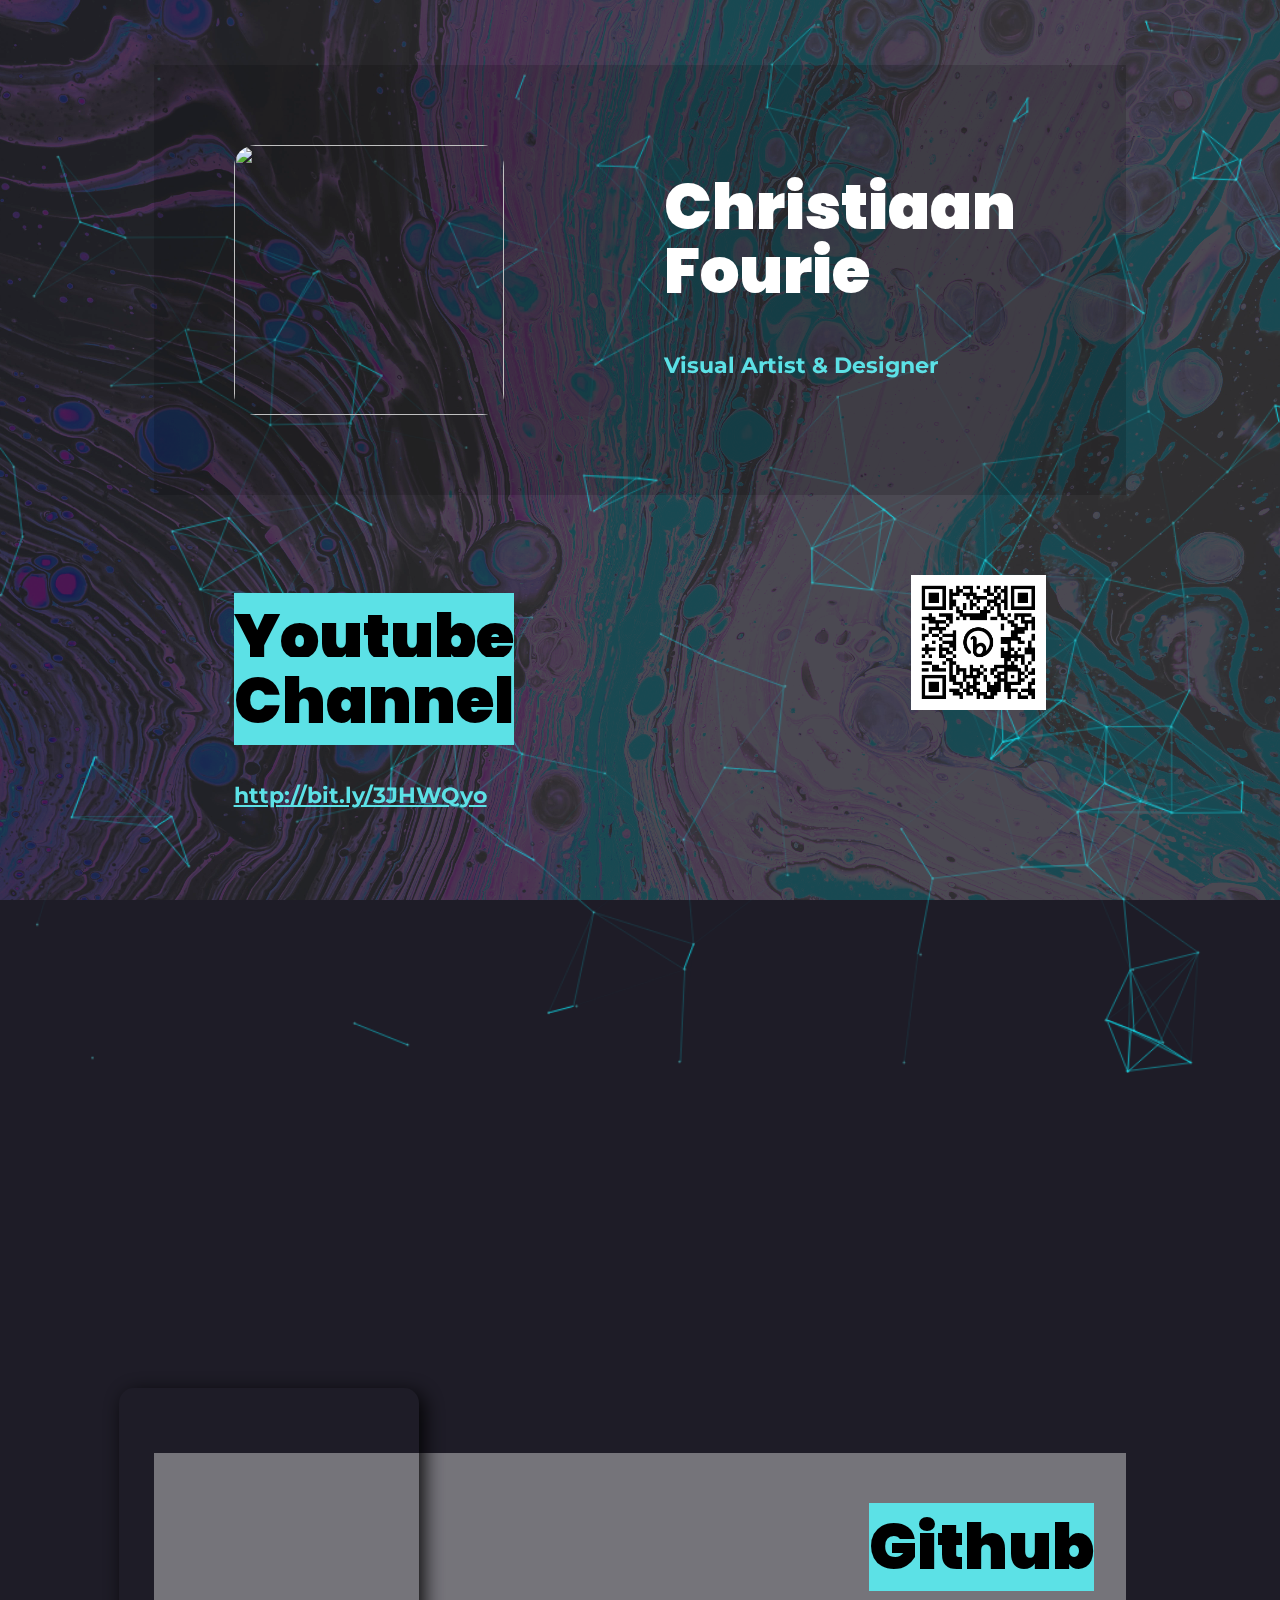
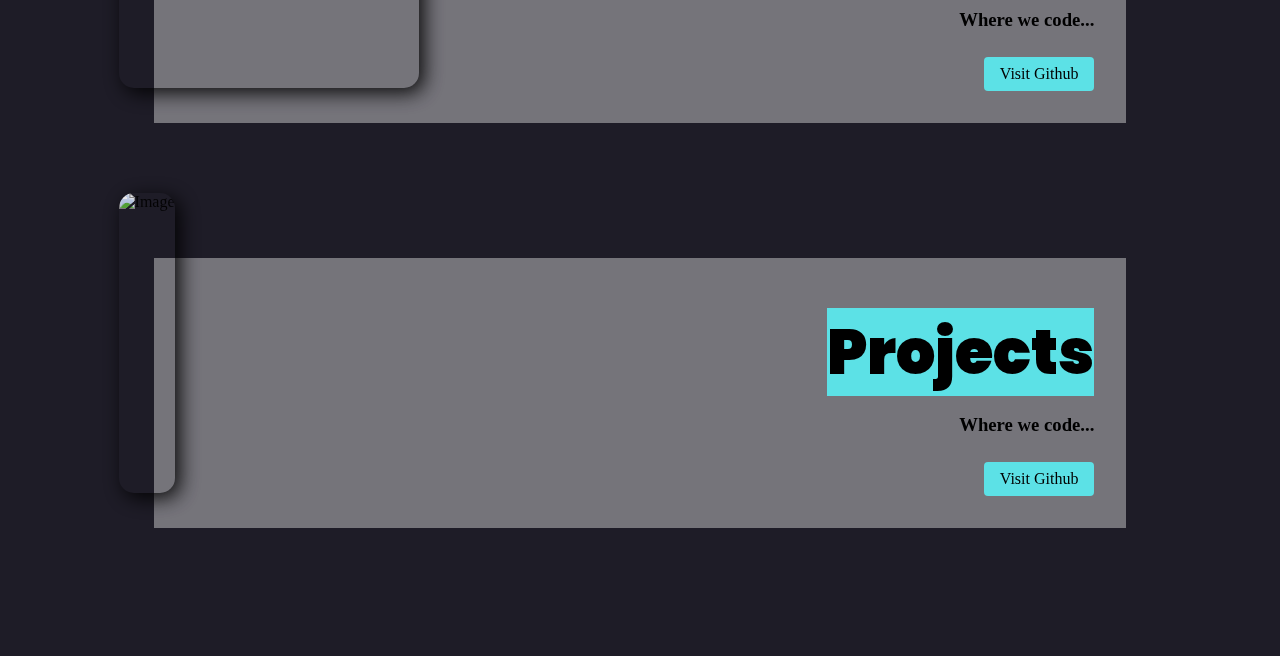
==== index.html @ bb355874 "Update index.html" ====
<!DOCTYPE html>
<html lang="en">
  <head>
    <meta charset="UTF-8" />
    <meta http-equiv="X-UA-Compatible" content="IE=edge" />
    <meta name="viewport" content="width=device-width, initial-scale=1.0" />
    <title>Visual Artist & Designer</title>
    <link rel="icon" type="image/x-icon" href="favicon.png" />
    <link rel="stylesheet" href="style.css" />
    <style>
      canvas {
        position: fixed;
        top: 0;
        left: 0;
        width: 120%;
        height: 120%;
        z-index: -998;
      }
      .backdrop {
        position: fixed;
        top: 0;
        left: 0;
        width: 100%;
        height: 100%;
        z-index: -999;
        opacity: 0.2; 
        filter: brightness(6);
        background-size: cover;
      }
      .container {
        position: relative;
        width: 100%;
        margin: 4em auto;
        margin-top: 135px;
      }

      .github-image {
        position: absolute;
        top: 0;
        left: 0;
        margin-left: -35px;
        margin-top: -65px;
        z-index: 11;
        height: 300px;
        border-radius: 15px;
        transition: all 0.5s;
        box-shadow: 5px 5px 20px 0px #000000;
        opacity: 0.9;
      }
      .github-image:hover {
        height: 315px;
      }

      .text-content {
        padding: 2em;
        background-color: #ffffff63;
        position: relative;
        z-index: 1;
      }
      .btn {
        display: inline-block;
        padding: 0.5em 1em;
        background-color: #5CE1E6;
        color: #000000;
        text-decoration: none;
        border-radius: 4px;
        margin-top: 1em;
        transition: all 1s;
      } 
      .btn:hover {
        font-size: x-large;
      }
      

    </style>
  </head>
  <body>
    <div class="backdrop" style="background-image: url(backdrop.jpg); "></div>
    <canvas id="particle-canvas"></canvas>
    <header>
      <div class="profile_pic">
        <img src="profile.jpeg" alt="" />
      </div>
      <div class="description">
        <h1>Christiaan Fourie</h1>
        <h4>Visual Artist & Designer</h4>
        <!-- <p>
          Hi! I'm Christiaan, I am a 23 year old guy that loves the world of
          Technology & User Experience.
        </p>
        <p>
          You'll always find me out and about looking for inspiration and trying
          to find the beauty in things.
        </p> -->
      </div>
    </header>
    
    <div class="description">
      <div style="display: inline-flex">
        <div>
          <h1><span style="background-color: #5CE1E6;">Youtube Channel</span></h1>      
          <h4><a target="_blank" style="color: #5CE1E6" href="http://bit.ly/3JHWQyo">http://bit.ly/3JHWQyo</a></h4>
        </div>
        <div><img style='margin-left: 225px' width="135px" src="youtubeQR.png" alt="" /></div>
      </div>
      
      
      <!-- <p>
        Hi! I'm Christiaan, I am a 23 year old guy that loves the world of
        Technology & User Experience.
      </p>
      <p>
        You'll always find me out and about looking for inspiration and trying
        to find the beauty in things.
      </p> -->
    </div>
    <div style="gap: 20px; display: flex; justify-content: center; align-items: center;">
      <iframe width="336" height="190" src="https://www.youtube.com/embed/hvaMl3qivGE?autoplay=1&mute=1&controls=0&loop=1&showinfo=0" title="YouTube video player" frameborder="0" allow="accelerometer; autoplay; clipboard-write; encrypted-media; gyroscope; picture-in-picture; web-share" allowfullscreen></iframe>
      <iframe width="336" height="190" src="https://www.youtube.com/embed/4ocCR0rzUQY?autoplay=1&mute=1&controls=0&loop=1&showinfo=0" title="YouTube video player" frameborder="0" allow="accelerometer; autoplay; clipboard-write; encrypted-media; gyroscope; picture-in-picture; web-share" allowfullscreen></iframe>
      <iframe width="336" height="190" src="https://www.youtube.com/embed/sHZvoQ9AtXk?autoplay=1&mute=1&controls=0&loop=1&showinfo=0" title="YouTube video player" frameborder="0" allow="accelerometer; autoplay; clipboard-write; encrypted-media; gyroscope; picture-in-picture; web-share" allowfullscreen></iframe>
    </div>
    <div style="margin-top: 20px; gap: 20px; display: flex; justify-content: center; align-items: center;">
      <iframe width="336" height="190" src="https://www.youtube.com/embed/zDTgDNNflgQ?autoplay=1&mute=1&controls=0&loop=1&showinfo=0" title="YouTube video player" frameborder="0" allow="accelerometer; autoplay; clipboard-write; encrypted-media; gyroscope; picture-in-picture; web-share" allowfullscreen></iframe>
      <iframe width="336" height="190" src="https://www.youtube.com/embed/Zac5HrpR6iw?autoplay=1&mute=1&controls=0&loop=1&showinfo=0" title="YouTube video player" frameborder="0" allow="accelerometer; autoplay; clipboard-write; encrypted-media; gyroscope; picture-in-picture; web-share" allowfullscreen></iframe>
      <iframe width="336" height="190" src="https://www.youtube.com/embed/zZnCTmzAzdQ?autoplay=1&mute=1&controls=0&loop=1&showinfo=0" title="YouTube video player" frameborder="0" allow="accelerometer; autoplay; clipboard-write; encrypted-media; gyroscope; picture-in-picture; web-share" allowfullscreen></iframe>
    </div>
    <div class="container">
      
      <div style="text-align: end;" class="text-content">
        <iframe class="github-image" src="https://github.com/" frameborder="0"></iframe>
        <h1><span style="background-color: #5CE1E6;">Github</span></h1>
        <h3>Where we code...</h3>
        <!-- <p>Lorem ipsum dolor sit amet, consectetur adipiscing elit. Sed commodo mi vel congue egestas. Nullam ullamcorper, nunc id pharetra scelerisque, justo risus commodo nulla, ac feugiat dui ipsum a diam.</p> -->
        <a target="_blank" href="https://github.com/iam-krist" class="btn">Visit Github</a>
      </div>
    </div>
    <div class="container">
      
      <div style="text-align: end;" class="text-content">
        
        <h1><span style="background-color: #5CE1E6;">Projects</span></h1>
        <h3>Where we code...</h3>
        <!-- <p>Lorem ipsum dolor sit amet, consectetur adipiscing elit. Sed commodo mi vel congue egestas. Nullam ullamcorper, nunc id pharetra scelerisque, justo risus commodo nulla, ac feugiat dui ipsum a diam.</p> -->
        <a target="_blank" href="https://github.com/iam-krist" class="btn">Visit Github</a>
        <img class="github-image" src="./githubProfileSnap.jpg" alt="Image">
      </div>
    </div>
    <!-- <div class="page">
      <div class="left_sidebar"> -->
        <!-- <h4>Contact Info</h4>
        <h6>christiaanfourie60@gmail.com</h6> -->
        

        <!-- <h4>Education & Certification</h4>
        <h5>Foundations of User Experience Design</h5>
        <h6>Google (Coursera) | March 2022</h6>
        <h5>Psychedelic Animation | Photoshop & AE</h5>
        <h6>Domestika | Jul 2021</h6>
        <h5>JavaScript Essentials</h5>
        <h6>Udemy | Sep 2020</h6>
        <h5>Web Development | HTML & CSS</h5>
        <h6>Udemy | Jan 2018</h6>
        <h5>WordPress Training</h5>
        <h6>Udemy | Jan 2018</h6>
        <h5>High School</h5>
        <h6>HTS Drostdy | 2013 - 2016</h6>
      </div> -->
      <!-- <div class="right_sidebar">
        <h4>Work Experience</h4>
        <ul>
          <li>
            <h5>Production Specialist | iClick Business Center</h5>
            <h6>APR 2019 - Current | 3+ Years</h6>
            <ul>
              <li>
                Serving Clients, answering calls, Prioritize Jobs and tracking
                Stock.
              </li>
              <li>Basic Designs, Print Layouts & Design Briefing.</li>
              <li>Information & Technology Consulting.</li>
              <li>Print & Production.</li>
            </ul>
          </li>
          <li>
            <h5>IT Guy | CF Motor Repairs</h5>
            <h6>SEP 2017 - APR 2019</h6>
            <ul>
              <li>Setting up networks(Printers, Routers, etc.).</li>
              <li>Fixing all computer and other IT-related problems.</li>
              <li>
                Working with diagnostic equipment and doing OBD Diagnostics on
                vehicles.
              </li>
            </ul>
          </li>
          <li>
            <h5>Doing Work as Freelancer</h5>
            <h6>APR 2017 - SEP 2017</h6>
            <ul>
              <li>Doing Graphic Designs & Websites</li>
              <li>Working with cPanel and Servers</li>
              <li>
                Setting up local servers for development and testing (Linux
                Based).
              </li>
            </ul>
          </li>
          <li>
            <h5>General Shop Assistant | MR VIDEO</h5>
            <h6>SEP 2016 - APR 2017</h6>
            <ul>
              <li>
                Helping customer, working on the database and doing stocktaking.
              </li>
            </ul>
          </li>
        </ul>
      </div>
    </div> -->
    
    <!-- <div class="second_header">
        <h1>More About..</h1>
        <div class="profile_pic">
            <img src="profile.jpeg" alt="" />
        </div>
    </div>
    <div class="page">
        <div class="left_sidebar second_sidebar_left">
            <h4>Personal Skills & Interests</h4>
            <ul>
                <li>Loves to draw and create art.</li>
                <li>Spends time in magnitudes on new ideas and designs.</li>
                <li>Favorite way to escape is playing guitar.</li>
                <li>Fascinated by the science of how the universe fits together.</li>
                <li>Curious researcher and explorer of new technologies.</li>
                <li>Interested by the way the Internet piece together information.</li>
                <li>Likes to tinker with computer code.</li>
                <li>Staying active by doing Free-running, visiting the forest, and going surfing.</li>
            </ul>
        </div>
        <div class="right_sidebar second_sidebar_right">
            <h4>Social Media</h4>
            <div class="my__social">
                <a target="_blank" href="https://github.com/iam-krist"><i class="fa fa-github" aria-hidden="true"> </i>Github</a>
                <a target="_blank" href="https://www.instagram.com/_i_am_krist_/?hl=en"><i class="fa fa-instagram" aria-hidden="true"> </i>Instagram</a>
                <a target="_blank" href="https://wa.me/+27718737005"><i class="fa fa-whatsapp" aria-hidden="true"> </i>Whatsapp</a>
                <a target="_blank" href="https://www.linkedin.com/in/iamkrist"><i class="fa fa-linkedin" aria-hidden="true"> </i>LinkedIn</a> 
                <a target="_blank" href="https://www.behance.net/christifourie"><i class="fa fa-behance" aria-hidden="true"> </i>Behance</a>
                <a target="_blank" href="https://dribbble.com/iam-krist"><i class="fa fa-dribbble" aria-hidden="true"> </i>Dribbble</a>                
                <a target="_blank" href="https://codepen.io/iam-krist"><i class="fa fa-codepen" aria-hidden="true"> </i>Codepen</a>              
                <a target="_blank" href="https://medium.com/@christiaanfourie60"><i class="fa fa-medium" aria-hidden="true"> </i>Medium</a>
                
            </div>
        </div>

    </div>
    <div class="download_area">
      <a href="downloads/MyResume.pdf" download>
        <button class="download_btn">Download Resume</button>
      </a>
    </div> -->
    
    <script src="https://use.fontawesome.com/615f9281e5.js"></script>
    <script>
      // Set up canvas
      const canvas = document.getElementById("particle-canvas");
      const ctx = canvas.getContext("2d");
      const particles = [];
      const particleCount = 200;
      const maxRadius = 100;
      
      canvas.width = window.innerWidth;
      canvas.height = window.innerHeight;

      // Create particle objects
      for (let i = 0; i < particleCount; i++) {
        particles.push({
          x: Math.random() * canvas.width,
          y: Math.random() * canvas.height,
          dx: (Math.random() - 0.3) * 4,
          dy: (Math.random() - 0.3) * 1
        });
      }

      // Draw particles and connecting lines
      function draw() {
        ctx.clearRect(0, 0, canvas.width, canvas.height);

        for (let i = 0; i < particleCount; i++) {
          const p1 = particles[i];
          p1.x += p1.dx;
          p1.y += p1.dy;

          // Bounce particles off canvas edges
          if (p1.x > canvas.width || p1.x < -100) {
            p1.dx = -p1.dx;
          }
          if (p1.y > canvas.height || p1.y < -100) {
            p1.dy = -p1.dy;
          }

          
          // Draw particle
          ctx.beginPath();
          ctx.arc(p1.x, p1.y, 1, 0, Math.PI * 2);

          // Set fill color to transparent
          ctx.fillStyle = 'rgba(94, 225, 230, 0.5)';          
          ctx.fill();

          // Check distance between particles
          for (let j = i + 1; j < particleCount; j++) {
            const p2 = particles[j];
            const xDist = p1.x - p2.x;
            const yDist = p1.y - p2.y;
            const distance = Math.sqrt(xDist * xDist + yDist * yDist);

            if (distance < maxRadius) {
              const opacity = (maxRadius - distance) / maxRadius;

              // Draw connecting line
              ctx.beginPath();
              ctx.moveTo(p1.x, p1.y);
              ctx.lineTo(p2.x, p2.y);
              ctx.strokeStyle = `hsla(184, 100%, 53%, ${opacity})`;
              ctx.stroke();
            }
          }
        }

      requestAnimationFrame(draw);
      }

      draw();
    </script>
    
  </body>
</html>
---- style.css ----
@import url('https://fonts.googleapis.com/css2?family=Poppins&display=swap');
@import url('https://fonts.googleapis.com/css2?family=Montserrat&display=swap');



*{
    box-sizing: border-box;
    margin: 0px;
    padding: 0px;
}
body{    
    width: 100%;
    height: auto;
    background-color: #1e1c27;
}
header{    
    color: #fff;
    text-align: center;
    display: flex;
    flex-direction: column;
    background-color: #00000027;
}
.profile_pic img{
    width: 33%;
    overflow: hidden;
    border-radius: 8%;
}
.profile_pic {
    display: flex;
    justify-content: center;
}
h1, h5, h6 {    
    font-family: 'Poppins', sans-serif;
}
h4, p {    
    font-family: 'Montserrat', sans-serif;
}
.page{
    text-align: center;
    display: flex;    
    flex-direction: row;
    color: #fff;
}
h1, h2, h3, h4, h5, h6 {
    margin-top: 30px;
    margin-bottom: 10px;
}
.second_header .profile_pic img {
    -webkit-transform: scaleX(-1);
    transform: scaleX(-1);
}
button.download_btn {
    height: 74px;
    width: 287px;
    border-radius: 18px;
    background: #5CE1E6;
    color: black;
    font-size: 25px;
    margin-bottom: 41px;
}
button.download_btn:hover {
    cursor: pointer;
}
div.download_area {
    display: flex;
    justify-content: center;
}
body{
    padding-left: 15%;
    padding-right: 15%;
    padding-top: 5%;
    padding-bottom: 5%;
    overflow-x: hidden;
    overflow-y: scroll;
}
.profile_pic{
    flex: 1;
    overflow: visible;
}
.description{
    flex: 2;
}
.profile_pic img{
    width: 270px;
    height: 270px;
    border-radius: 8%;
    margin: 5rem;
}
.description {
    margin: 5rem;

}
h1{
    font-size: 63px;
    font-weight: 900;
    line-height: 4rem;
}
h4{
    font-size: 22px;
    color: #5CE1E6;
    line-height: 65px;
}
h5{
    font-weight: 600;
    color: #fff;
    font-size: 20px;
    line-height: 1.5rem;
}
h6{
    font-weight: 100;
    color: #fff;
    font-size: 18px;
    line-height: 1.3rem;
    margin-bottom: 2rem;
}
p{
    font-weight: 300;
    font-size: 18px;
    color: #fff;
    margin: 1rem 0;
}

.page{
    flex-direction: column;
    text-align: center;
    margin-top: 85px;
    padding-bottom: 50px;
    overflow-y: visible;
}
.left_sidebar {
    flex: 5;
}
.right_sidebar{
    flex: 6;
}
.second_sidebar_left{
    flex: 6;
}
.second_sidebar_right{
    flex: 5;
}
ul{ 
    margin-left: 1rem;
    list-style-type: disc;
    overflow: visible;
}
ul li{
    margin-bottom: 2rem;
    color: #fff;
    font-family: 'Poppins', sans-serif;
}
.skills_area {
    display: flex;
    flex-direction: row;
}
.skills_area_left {
    flex: 1;
}
.skills_area_right {
    flex: 1;
}
progress[value] {  
    width: 180px;
    height: 40px;
}
.second_header{
    display: flex;
    flex-direction: row;
    align-items: center;
    justify-content: center;
    background-color: #00000027;
}
.second_header h1 {
    flex: 1;
    color: white;
    text-align: end;
}
.second_header div {
    flex: 1;
}

.my__social{
    display: flex;
    flex-wrap: wrap;
    justify-content: center;
    margin-top: 2rem;
    text-align: center;
}
.my__social i{
    margin-left: 1em;
    margin-right: 1em;
    transition: all 0.3s ease 0s;
    font-size: 1.8em;  
    transition: all 0.3s ease 0s;
}
.my__social a{
    font-family: "Poppins", sans-serif;
    text-decoration: none;
    color: white;
    padding: 25px;
    padding-top: 55px;
}
.my__social a:hover{
    padding: 28px;
    transition: all 0.4s ease 0s;
}

/* // Small devices (landscape phones, 576px and up) */
@media (min-width: 576px) {     
    
 }

/* // Medium devices (tablets, 768px and up) */
@media (min-width: 768px) { 
    
}
/* // Large devices (desktops, 992px and up) */
@media (min-width: 992px) { 
    .page {        
        flex-direction: row;
        text-align: left;
    }
    body {        
        padding-left: 50px;
        padding-right: 50px;
        padding-top: 65px;
    }
    header{
        text-align: left;
        display: flex;
        flex-direction: row;
        background-color: #00000027;
    }
    .left_sidebar {        
        border-right: 2px solid #fff;
        border-color: #5CE1E6;
    }
    .right_sidebar {        
        margin-left: 123px;
    }
    .second_sidebar_right {        
        margin-left: 54px;
    }

 }

/* // X-Large devices (large desktops, 1200px and up) */
@media (min-width: 1200px) { 
    
    body {        
        padding-left: 12%;
        padding-right: 12%;
        padding-top: 65px;
    }


 }

/* // XX-Large devices (larger desktops, 1400px and up) */
@media (min-width: 1400px) { 
    


 }
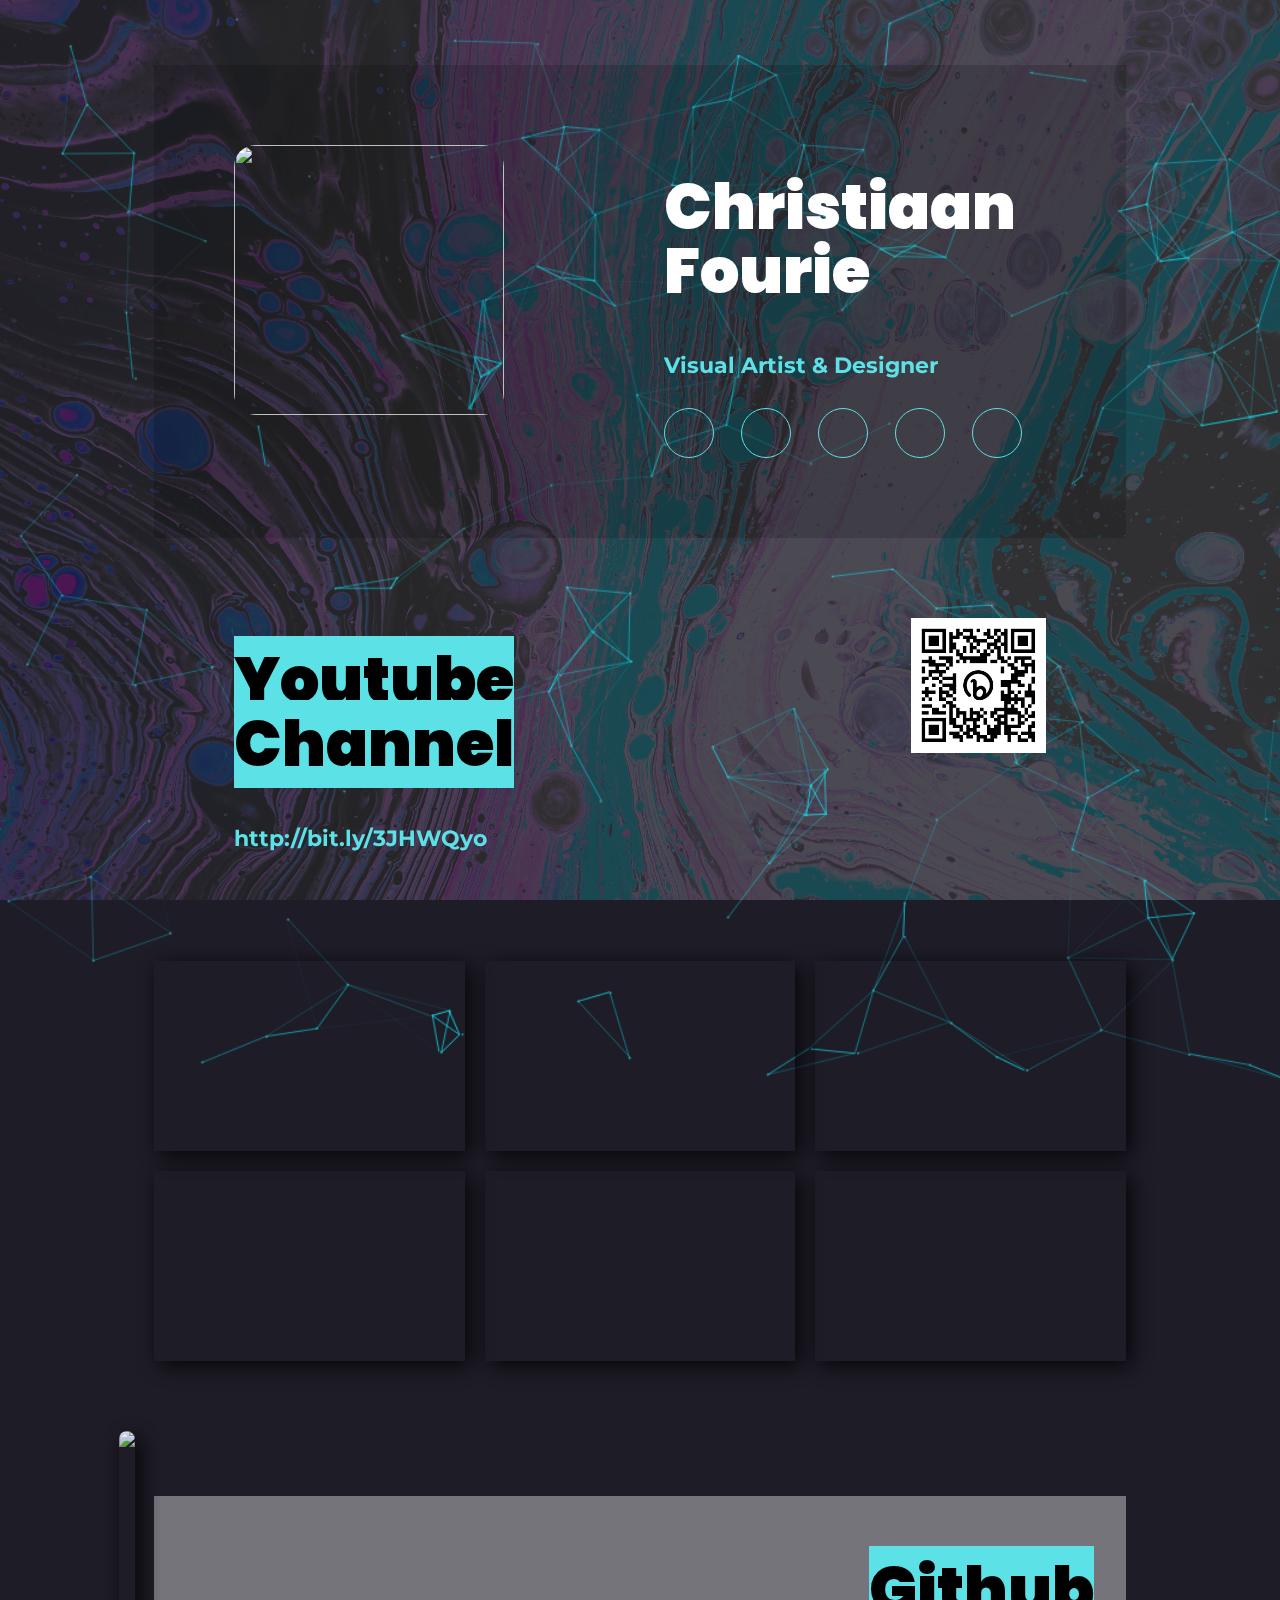
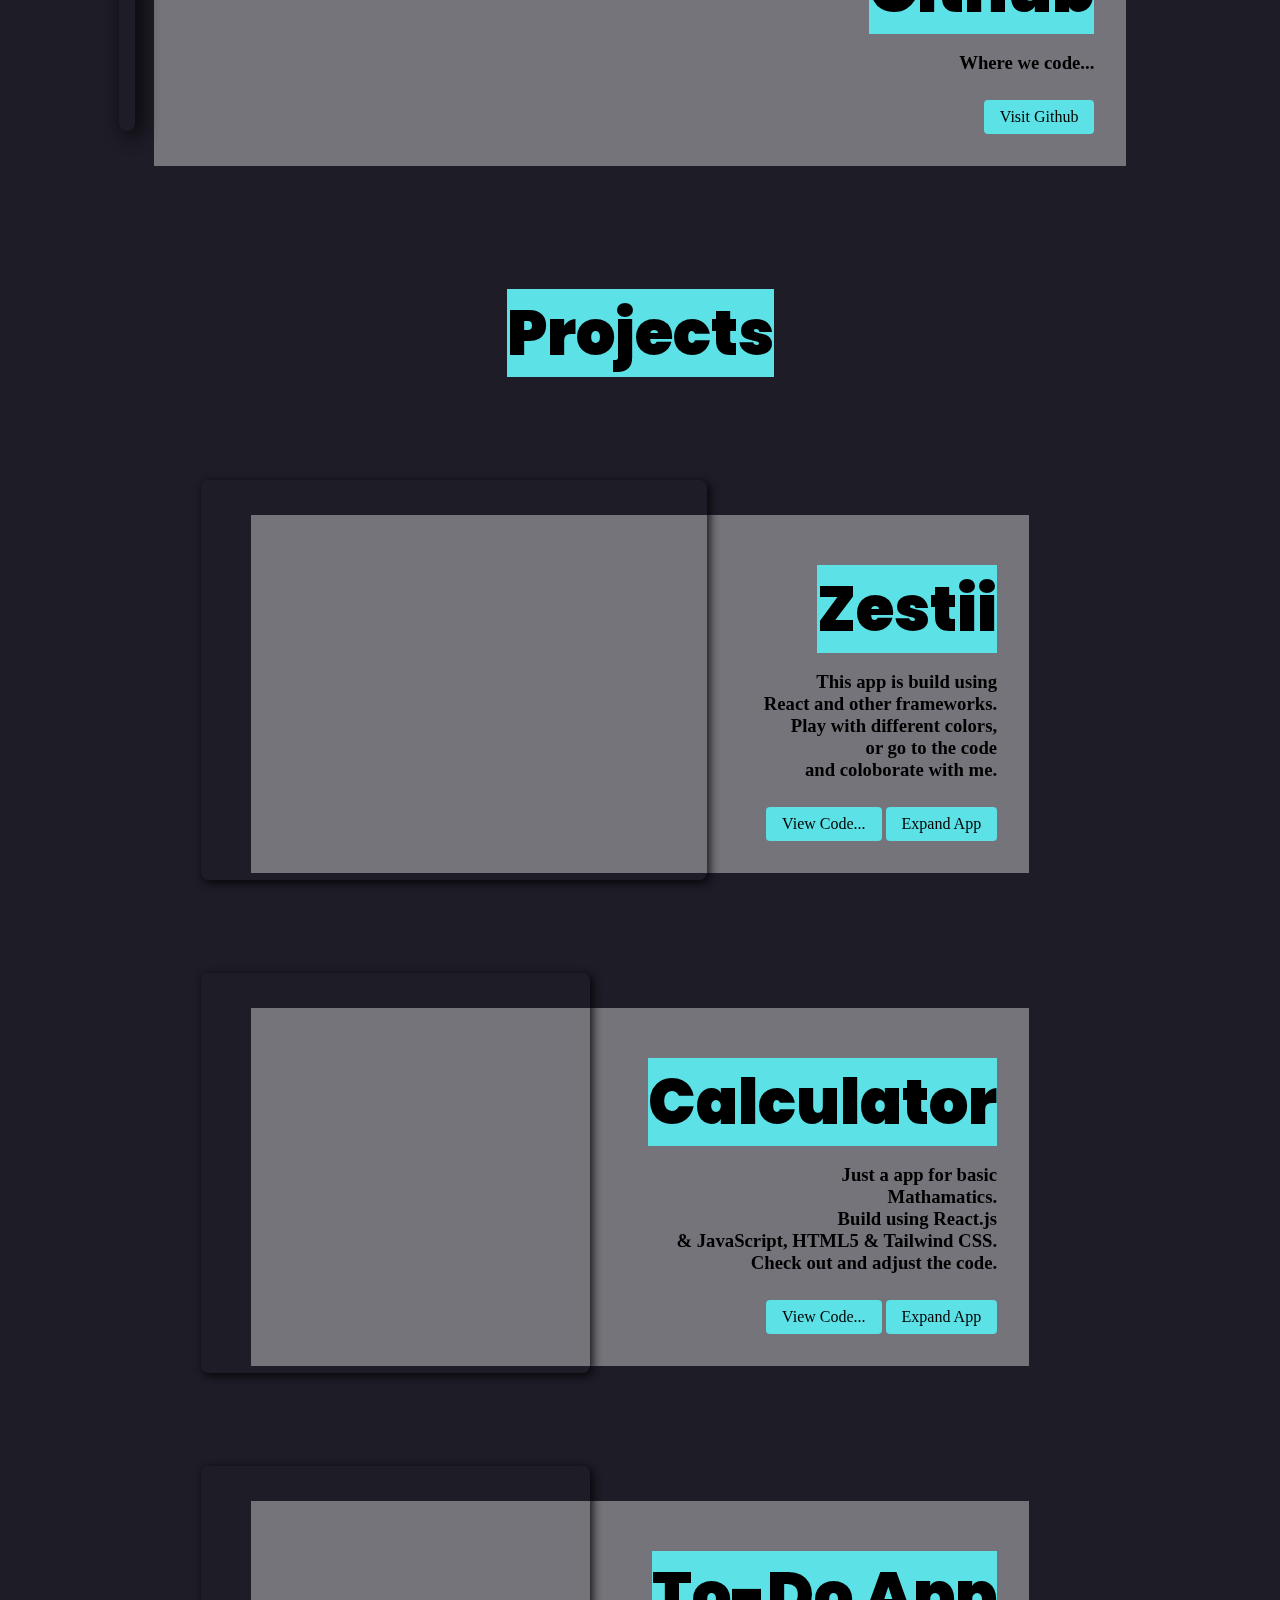
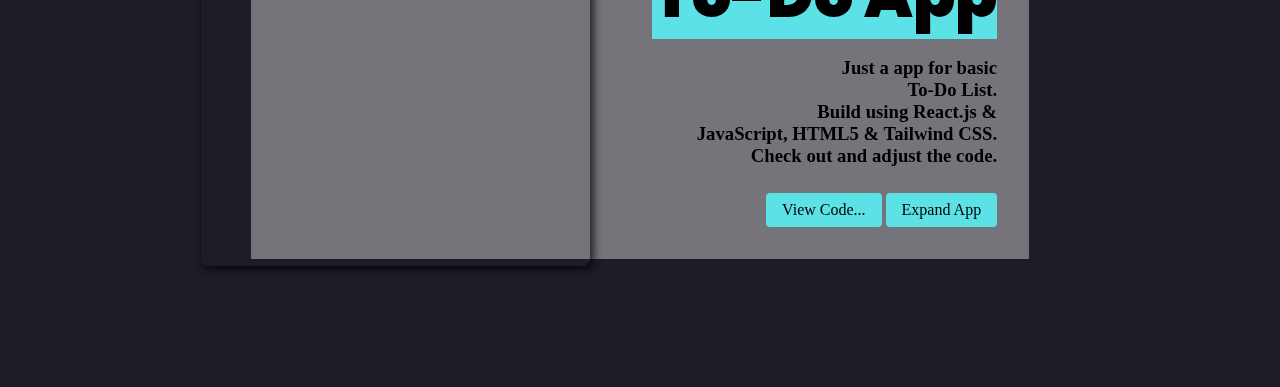
==== commit 38148d8e: "Last Updates" ====
--- a/index.html
+++ b/index.html
@@ -7,7 +7,35 @@
     <title>Visual Artist & Designer</title>
     <link rel="icon" type="image/x-icon" href="favicon.png" />
     <link rel="stylesheet" href="style.css" />
+    <link rel="stylesheet" href="https://use.fontawesome.com/releases/v5.14.0/css/all.css" integrity="sha384-HzLeBuhoNPvSl5KYnjx0BT+WB0QEEqLprO+NBkkk5gbc67FTaL7XIGa2w1L0Xbgc" crossorigin="anonymous">
+
     <style>
+      .icon-row {
+        display: flex;
+      }
+      
+      .icon-container {
+        display: flex;
+        justify-content: center;
+        align-items: center;
+        width: 50px;
+        height: 50px;
+        margin-right: 27px;
+        background-color: #ffffff00;
+          border: 1px solid #5CE1E6;
+          border-radius: 25px;
+          transition: transform 0.3s;
+        }
+
+        .icon-container:hover {
+          transform: scale(1.1);
+        }
+
+        .fa {
+          font-size: 20px;
+          color: #5CE1E6;
+        }
+    
       canvas {
         position: fixed;
         top: 0;
@@ -68,10 +96,34 @@
         transition: all 1s;
       } 
       .btn:hover {
-        font-size: x-large;
-      }
-      
-
+        background-color: #000000;
+        color: aqua;
+      }
+      iframe {        
+        box-shadow: 5px 5px 20px 0px #000000;
+        opacity: 0.8;
+      }
+      .projectIframe {
+        overflow: hidden;
+        -webkit-transform: scale(0.5);
+        transform: scale(0.5);
+        transform-origin: 0 0;
+        position: absolute; 
+        top: 0; 
+        left: 0; 
+        margin-top: -35px; 
+        margin-left: -50px;
+        border-radius: 15px;
+        border: none;
+        transition: all 0.5s;
+      }
+      .projectIframe:hover {
+        -webkit-transform: scale(0.55);
+        transform: scale(0.55);
+      }
+      .iframe-container {
+        overflow: hidden;
+      }
     </style>
   </head>
   <body>
@@ -84,6 +136,23 @@
       <div class="description">
         <h1>Christiaan Fourie</h1>
         <h4>Visual Artist & Designer</h4>
+        <div class="icon-row">
+          <a target="_blank" href="https://github.com/iam-krist" class="icon-container">
+            <i class="fa fa-github"></i>
+          </a>
+          <a target="_blank" href="https://www.instagram.com/_i_am_krist_/?hl=en" class="icon-container">
+            <i class="fa fa-instagram"></i>
+          </a>
+          <a target="_blank" href="https://wa.me/+27718737005" class="icon-container">
+            <i class="fa fa-whatsapp"></i>
+          </a>
+          <a target="_blank" href="https://www.linkedin.com/in/iamkrist" class="icon-container">
+            <i class="fa fa-linkedin"></i>
+          </a>
+          <a target="_blank" href="https://codepen.io/iam-krist" class="icon-container">
+            <i class="fa fa-codepen"></i>
+          </a>
+        </div>
         <!-- <p>
           Hi! I'm Christiaan, I am a 23 year old guy that loves the world of
           Technology & User Experience.
@@ -127,22 +196,54 @@
     <div class="container">
       
       <div style="text-align: end;" class="text-content">
-        <iframe class="github-image" src="https://github.com/" frameborder="0"></iframe>
+        <image class="github-image" src="snap.jpg"></image>
         <h1><span style="background-color: #5CE1E6;">Github</span></h1>
         <h3>Where we code...</h3>
         <!-- <p>Lorem ipsum dolor sit amet, consectetur adipiscing elit. Sed commodo mi vel congue egestas. Nullam ullamcorper, nunc id pharetra scelerisque, justo risus commodo nulla, ac feugiat dui ipsum a diam.</p> -->
         <a target="_blank" href="https://github.com/iam-krist" class="btn">Visit Github</a>
       </div>
     </div>
-    <div class="container">
-      
+    <div style="width: 80%;" class="container">
+      <h1 style="text-align: center; margin-bottom: 150px;"><span style="background-color: #5CE1E6;">Projects</span></h1>
       <div style="text-align: end;" class="text-content">
         
-        <h1><span style="background-color: #5CE1E6;">Projects</span></h1>
-        <h3>Where we code...</h3>
+        <h1><span style="background-color: #5CE1E6;">Zestii</span></h1>
+        <h3>This app is build using <br> React and other frameworks. <br> Play with different colors, <br> or go to the code <br> and coloborate with me.</h3>
         <!-- <p>Lorem ipsum dolor sit amet, consectetur adipiscing elit. Sed commodo mi vel congue egestas. Nullam ullamcorper, nunc id pharetra scelerisque, justo risus commodo nulla, ac feugiat dui ipsum a diam.</p> -->
-        <a target="_blank" href="https://github.com/iam-krist" class="btn">Visit Github</a>
-        <img class="github-image" src="./githubProfileSnap.jpg" alt="Image">
+        <a target="_blank" href="https://github.com/iam-krist/react-colorizer" class="btn">View Code...</a>
+        <a target="_blank" href="https://react-colorizer-krist.vercel.app/" class="btn">Expand App</a>
+        <div class="iframe-container">
+          <iframe class="projectIframe" height="800px" width="130%" src="https://react-colorizer-krist.vercel.app/" alt="Image">
+          </iframe>
+        </div>        
+      </div>
+    </div>
+    <div style="width: 80%;" class="container">
+      <div style="text-align: end;" class="text-content">
+        
+        <h1><span style="background-color: #5CE1E6;">Calculator</span></h1>
+        <h3>Just a app for basic <br> Mathamatics. <br> Build using React.js <br> & JavaScript, HTML5 & Tailwind CSS. <br>Check out and adjust the code.</h3>
+        <!-- <p>Lorem ipsum dolor sit amet, consectetur adipiscing elit. Sed commodo mi vel congue egestas. Nullam ullamcorper, nunc id pharetra scelerisque, justo risus commodo nulla, ac feugiat dui ipsum a diam.</p> -->
+        <a target="_blank" href="https://github.com/iam-krist/simple-calculator-krist" class="btn">View Code...</a>
+        <a target="_blank" href="https://simple-calculator-krist.vercel.app/" class="btn">Expand App</a>
+        <div class="iframe-container">
+          <iframe class="projectIframe" height="800px" width="100%" src="https://simple-calculator-krist.vercel.app/" alt="Image">
+          </iframe>
+        </div>        
+      </div>
+    </div>
+    <div style="width: 80%;" class="container">
+      <div style="text-align: end;" class="text-content">
+        
+        <h1><span style="background-color: #5CE1E6;">To-Do App</span></h1>
+        <h3>Just a app for basic <br> To-Do List. <br> Build using React.js & <br> JavaScript, HTML5 & Tailwind CSS. <br>Check out and adjust the code.</h3>
+        <!-- <p>Lorem ipsum dolor sit amet, consectetur adipiscing elit. Sed commodo mi vel congue egestas. Nullam ullamcorper, nunc id pharetra scelerisque, justo risus commodo nulla, ac feugiat dui ipsum a diam.</p> -->
+        <a target="_blank" href="https://github.com/iam-krist/simple-calculator-krist" class="btn">View Code...</a>
+        <a target="_blank" href="https://krist-react-todo.netlify.app/" class="btn">Expand App</a>
+        <div class="iframe-container">
+          <iframe class="projectIframe" height="800px" width="100%" src="https://krist-react-todo.netlify.app/" alt="Image">
+          </iframe>
+        </div>        
       </div>
     </div>
     <!-- <div class="page">
--- a/style.css
+++ b/style.css
@@ -7,6 +7,7 @@
     box-sizing: border-box;
     margin: 0px;
     padding: 0px;
+    text-decoration: none;
 }
 body{    
     width: 100%;
@@ -148,6 +149,7 @@
     margin-bottom: 2rem;
     color: #fff;
     font-family: 'Poppins', sans-serif;
+    line-height: normal;
 }
 .skills_area {
     display: flex;
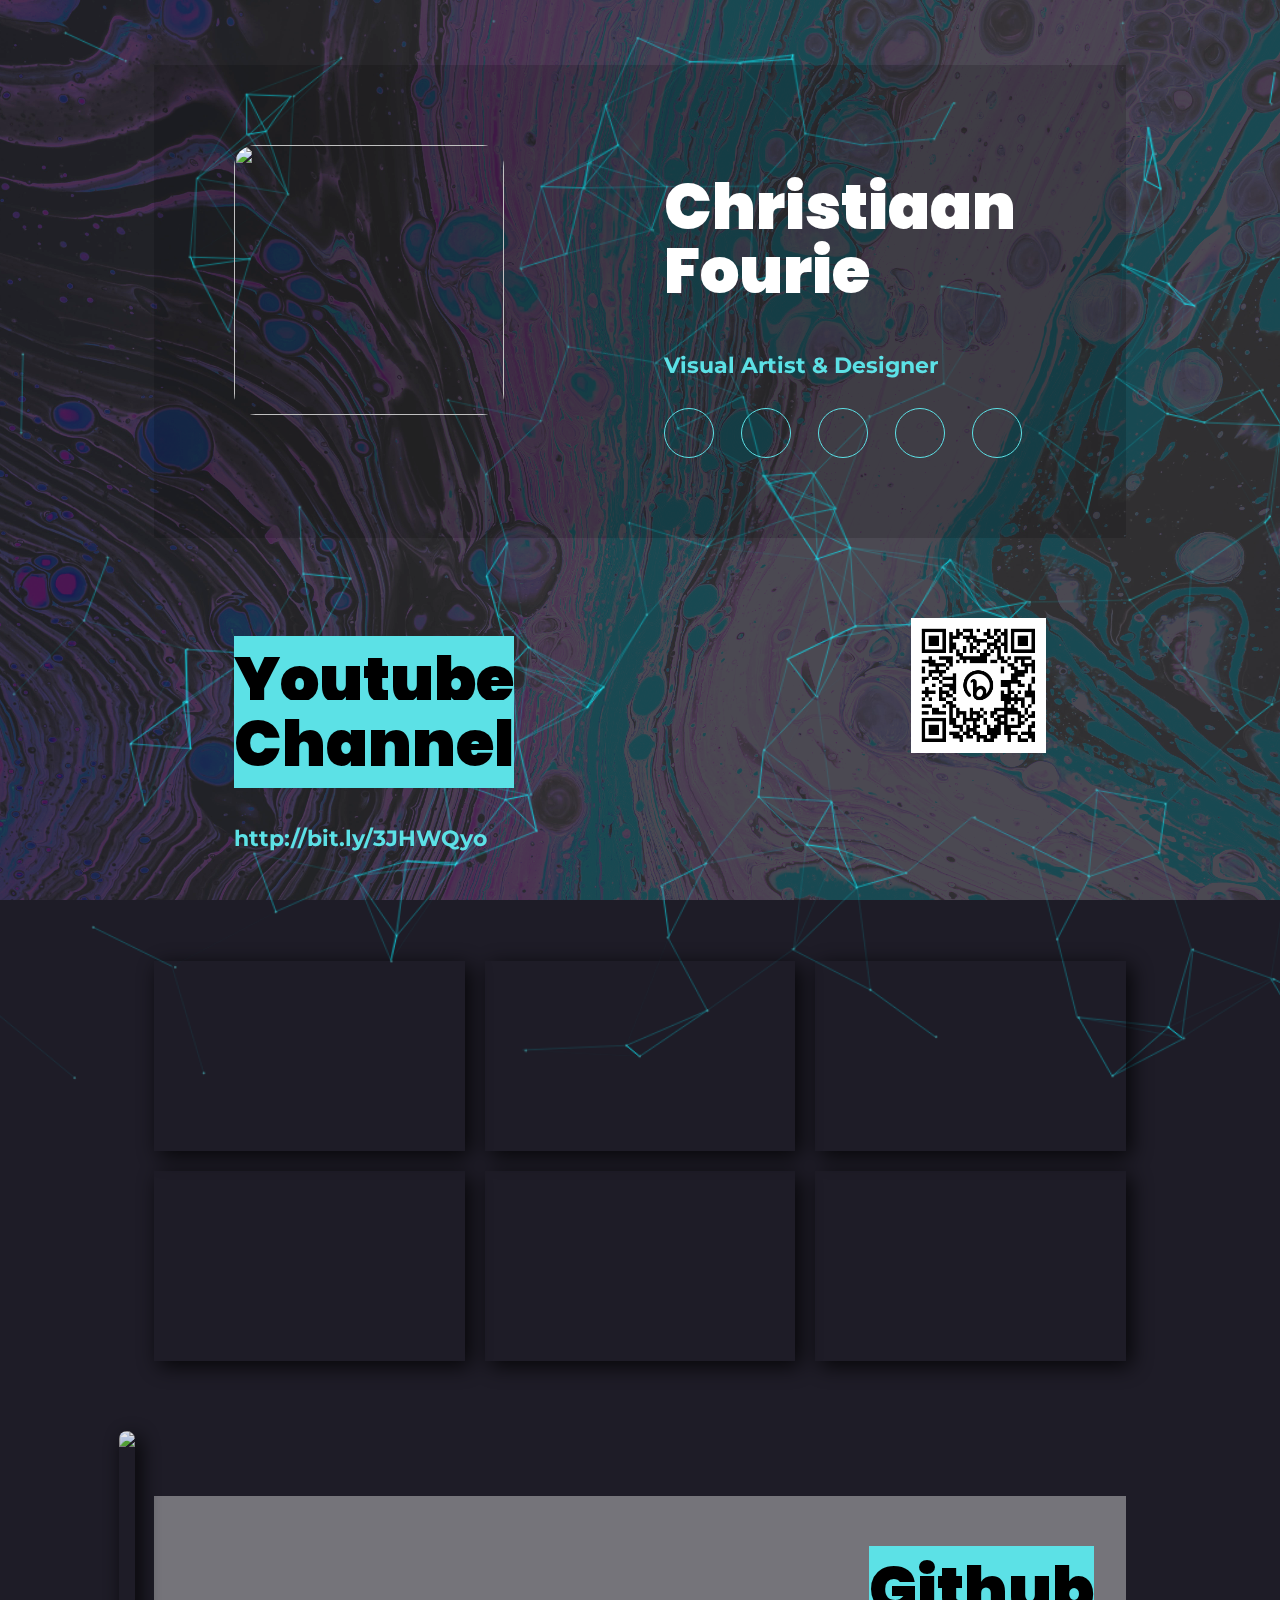
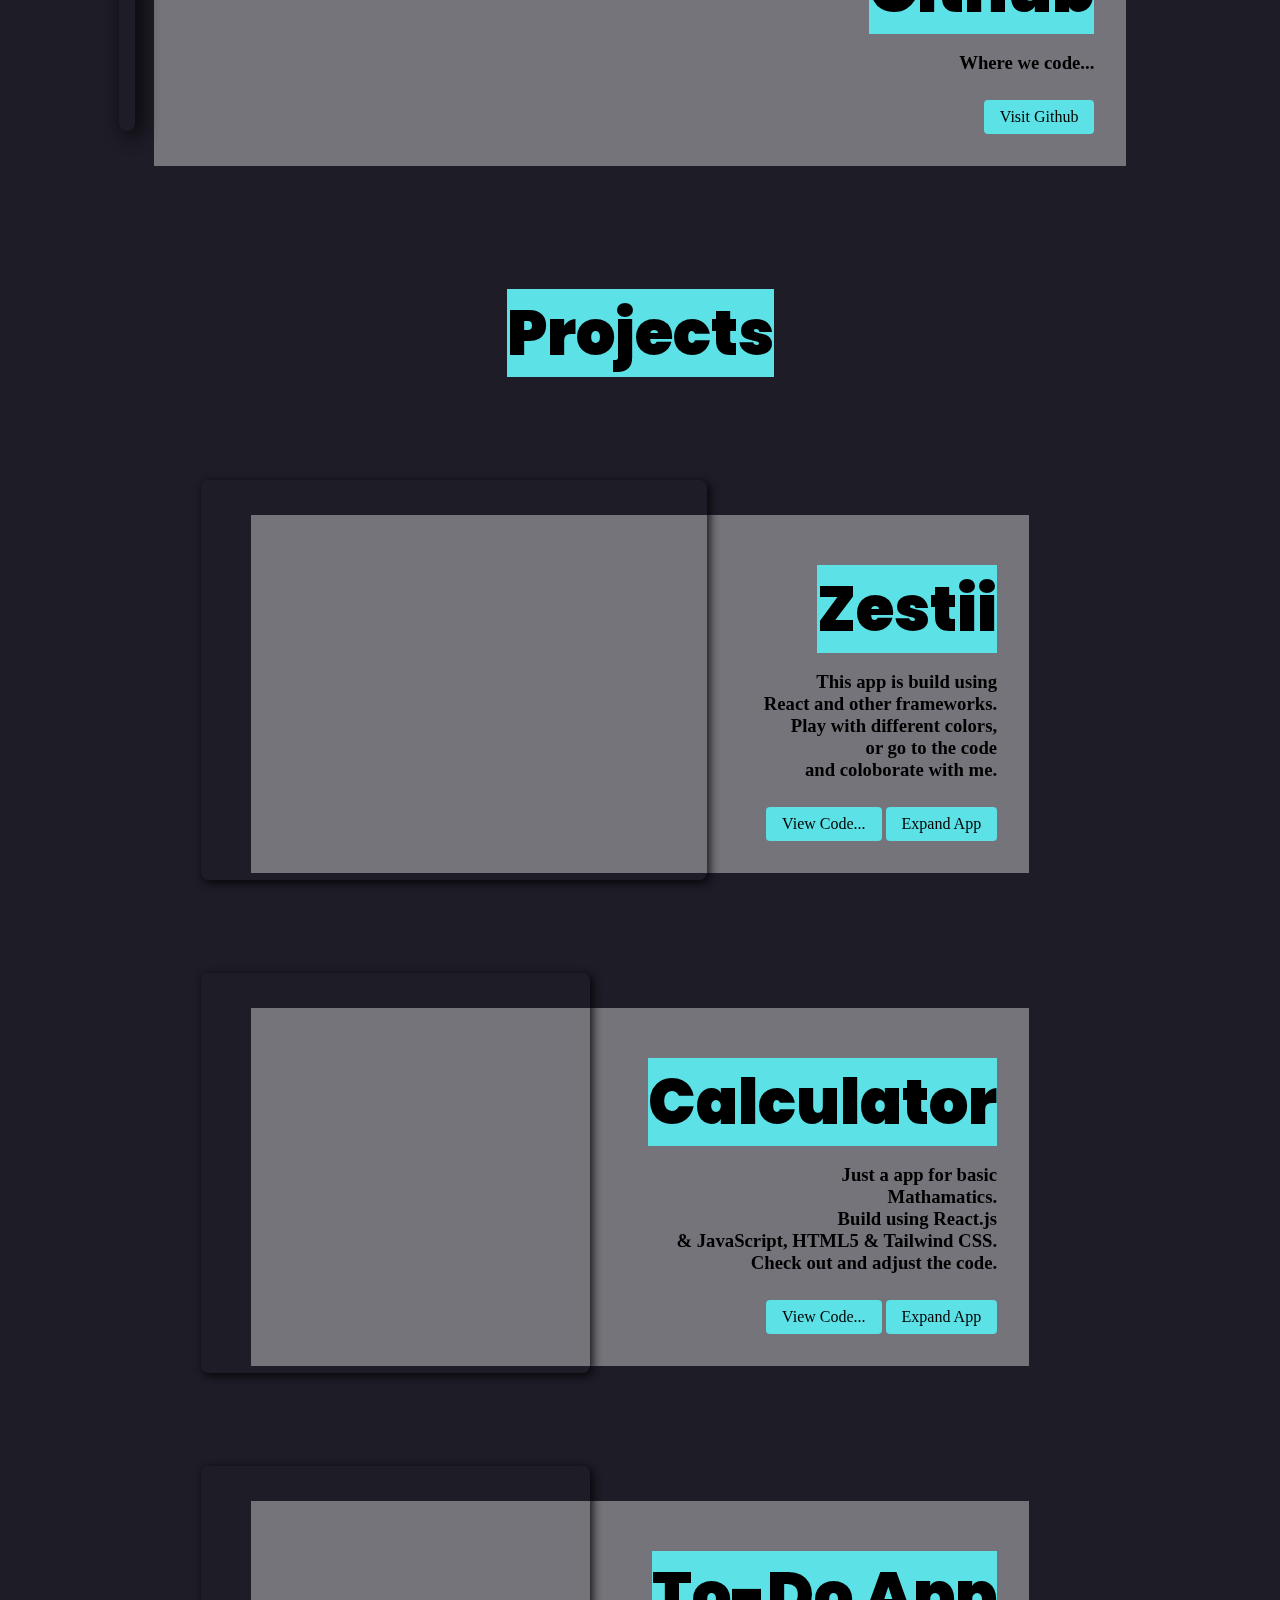
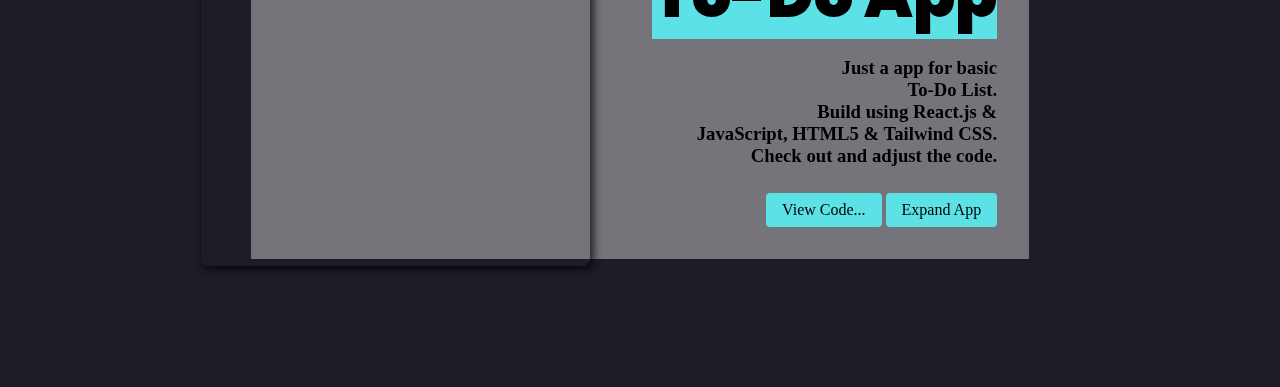
==== commit 67115f8d: "Update index.html" ====
--- a/index.html
+++ b/index.html
@@ -152,15 +152,7 @@
           <a target="_blank" href="https://codepen.io/iam-krist" class="icon-container">
             <i class="fa fa-codepen"></i>
           </a>
-        </div>
-        <!-- <p>
-          Hi! I'm Christiaan, I am a 23 year old guy that loves the world of
-          Technology & User Experience.
-        </p>
-        <p>
-          You'll always find me out and about looking for inspiration and trying
-          to find the beauty in things.
-        </p> -->
+        </div>       
       </div>
     </header>
     
@@ -172,16 +164,6 @@
         </div>
         <div><img style='margin-left: 225px' width="135px" src="youtubeQR.png" alt="" /></div>
       </div>
-      
-      
-      <!-- <p>
-        Hi! I'm Christiaan, I am a 23 year old guy that loves the world of
-        Technology & User Experience.
-      </p>
-      <p>
-        You'll always find me out and about looking for inspiration and trying
-        to find the beauty in things.
-      </p> -->
     </div>
     <div style="gap: 20px; display: flex; justify-content: center; align-items: center;">
       <iframe width="336" height="190" src="https://www.youtube.com/embed/hvaMl3qivGE?autoplay=1&mute=1&controls=0&loop=1&showinfo=0" title="YouTube video player" frameborder="0" allow="accelerometer; autoplay; clipboard-write; encrypted-media; gyroscope; picture-in-picture; web-share" allowfullscreen></iframe>
@@ -199,7 +181,6 @@
         <image class="github-image" src="snap.jpg"></image>
         <h1><span style="background-color: #5CE1E6;">Github</span></h1>
         <h3>Where we code...</h3>
-        <!-- <p>Lorem ipsum dolor sit amet, consectetur adipiscing elit. Sed commodo mi vel congue egestas. Nullam ullamcorper, nunc id pharetra scelerisque, justo risus commodo nulla, ac feugiat dui ipsum a diam.</p> -->
         <a target="_blank" href="https://github.com/iam-krist" class="btn">Visit Github</a>
       </div>
     </div>
@@ -209,7 +190,6 @@
         
         <h1><span style="background-color: #5CE1E6;">Zestii</span></h1>
         <h3>This app is build using <br> React and other frameworks. <br> Play with different colors, <br> or go to the code <br> and coloborate with me.</h3>
-        <!-- <p>Lorem ipsum dolor sit amet, consectetur adipiscing elit. Sed commodo mi vel congue egestas. Nullam ullamcorper, nunc id pharetra scelerisque, justo risus commodo nulla, ac feugiat dui ipsum a diam.</p> -->
         <a target="_blank" href="https://github.com/iam-krist/react-colorizer" class="btn">View Code...</a>
         <a target="_blank" href="https://react-colorizer-krist.vercel.app/" class="btn">Expand App</a>
         <div class="iframe-container">
@@ -223,7 +203,6 @@
         
         <h1><span style="background-color: #5CE1E6;">Calculator</span></h1>
         <h3>Just a app for basic <br> Mathamatics. <br> Build using React.js <br> & JavaScript, HTML5 & Tailwind CSS. <br>Check out and adjust the code.</h3>
-        <!-- <p>Lorem ipsum dolor sit amet, consectetur adipiscing elit. Sed commodo mi vel congue egestas. Nullam ullamcorper, nunc id pharetra scelerisque, justo risus commodo nulla, ac feugiat dui ipsum a diam.</p> -->
         <a target="_blank" href="https://github.com/iam-krist/simple-calculator-krist" class="btn">View Code...</a>
         <a target="_blank" href="https://simple-calculator-krist.vercel.app/" class="btn">Expand App</a>
         <div class="iframe-container">
@@ -237,7 +216,6 @@
         
         <h1><span style="background-color: #5CE1E6;">To-Do App</span></h1>
         <h3>Just a app for basic <br> To-Do List. <br> Build using React.js & <br> JavaScript, HTML5 & Tailwind CSS. <br>Check out and adjust the code.</h3>
-        <!-- <p>Lorem ipsum dolor sit amet, consectetur adipiscing elit. Sed commodo mi vel congue egestas. Nullam ullamcorper, nunc id pharetra scelerisque, justo risus commodo nulla, ac feugiat dui ipsum a diam.</p> -->
         <a target="_blank" href="https://github.com/iam-krist/simple-calculator-krist" class="btn">View Code...</a>
         <a target="_blank" href="https://krist-react-todo.netlify.app/" class="btn">Expand App</a>
         <div class="iframe-container">
@@ -246,11 +224,6 @@
         </div>        
       </div>
     </div>
-    <!-- <div class="page">
-      <div class="left_sidebar"> -->
-        <!-- <h4>Contact Info</h4>
-        <h6>christiaanfourie60@gmail.com</h6> -->
-        
 
         <!-- <h4>Education & Certification</h4>
         <h5>Foundations of User Experience Design</h5>
@@ -319,24 +292,19 @@
       </div>
     </div> -->
     
-    <!-- <div class="second_header">
-        <h1>More About..</h1>
-        <div class="profile_pic">
-            <img src="profile.jpeg" alt="" />
-        </div>
-    </div>
+    <!-- 
     <div class="page">
         <div class="left_sidebar second_sidebar_left">
-            <h4>Personal Skills & Interests</h4>
+            <h4>Creative & Dynamic Skills & Interests</h4>
             <ul>
-                <li>Loves to draw and create art.</li>
-                <li>Spends time in magnitudes on new ideas and designs.</li>
-                <li>Favorite way to escape is playing guitar.</li>
-                <li>Fascinated by the science of how the universe fits together.</li>
-                <li>Curious researcher and explorer of new technologies.</li>
-                <li>Interested by the way the Internet piece together information.</li>
-                <li>Likes to tinker with computer code.</li>
-                <li>Staying active by doing Free-running, visiting the forest, and going surfing.</li>
+                <li>Passionate about art and loves to express creativity through drawings and creations.</li>
+                <li>Constantly inspired and dedicates time to exploring new ideas and designs.</li>
+                <li>Relaxes and escapes through musical expression on the guitar.</li>
+                <li>Inquisitive and fascinated by the science of the universe and how it all fits together.</li>
+                <li>A curious researcher and always seeking to learn about new technologies.</li>
+                <li>Intrigued by the power of the Internet to bring information together.</li>
+                <li>Enjoys tinkering with computer code and exploring its potential.</li>
+                <li>Leads an active lifestyle through free-running, forest adventures, and surfing expeditions.</li>
             </ul>
         </div>
         <div class="right_sidebar second_sidebar_right">
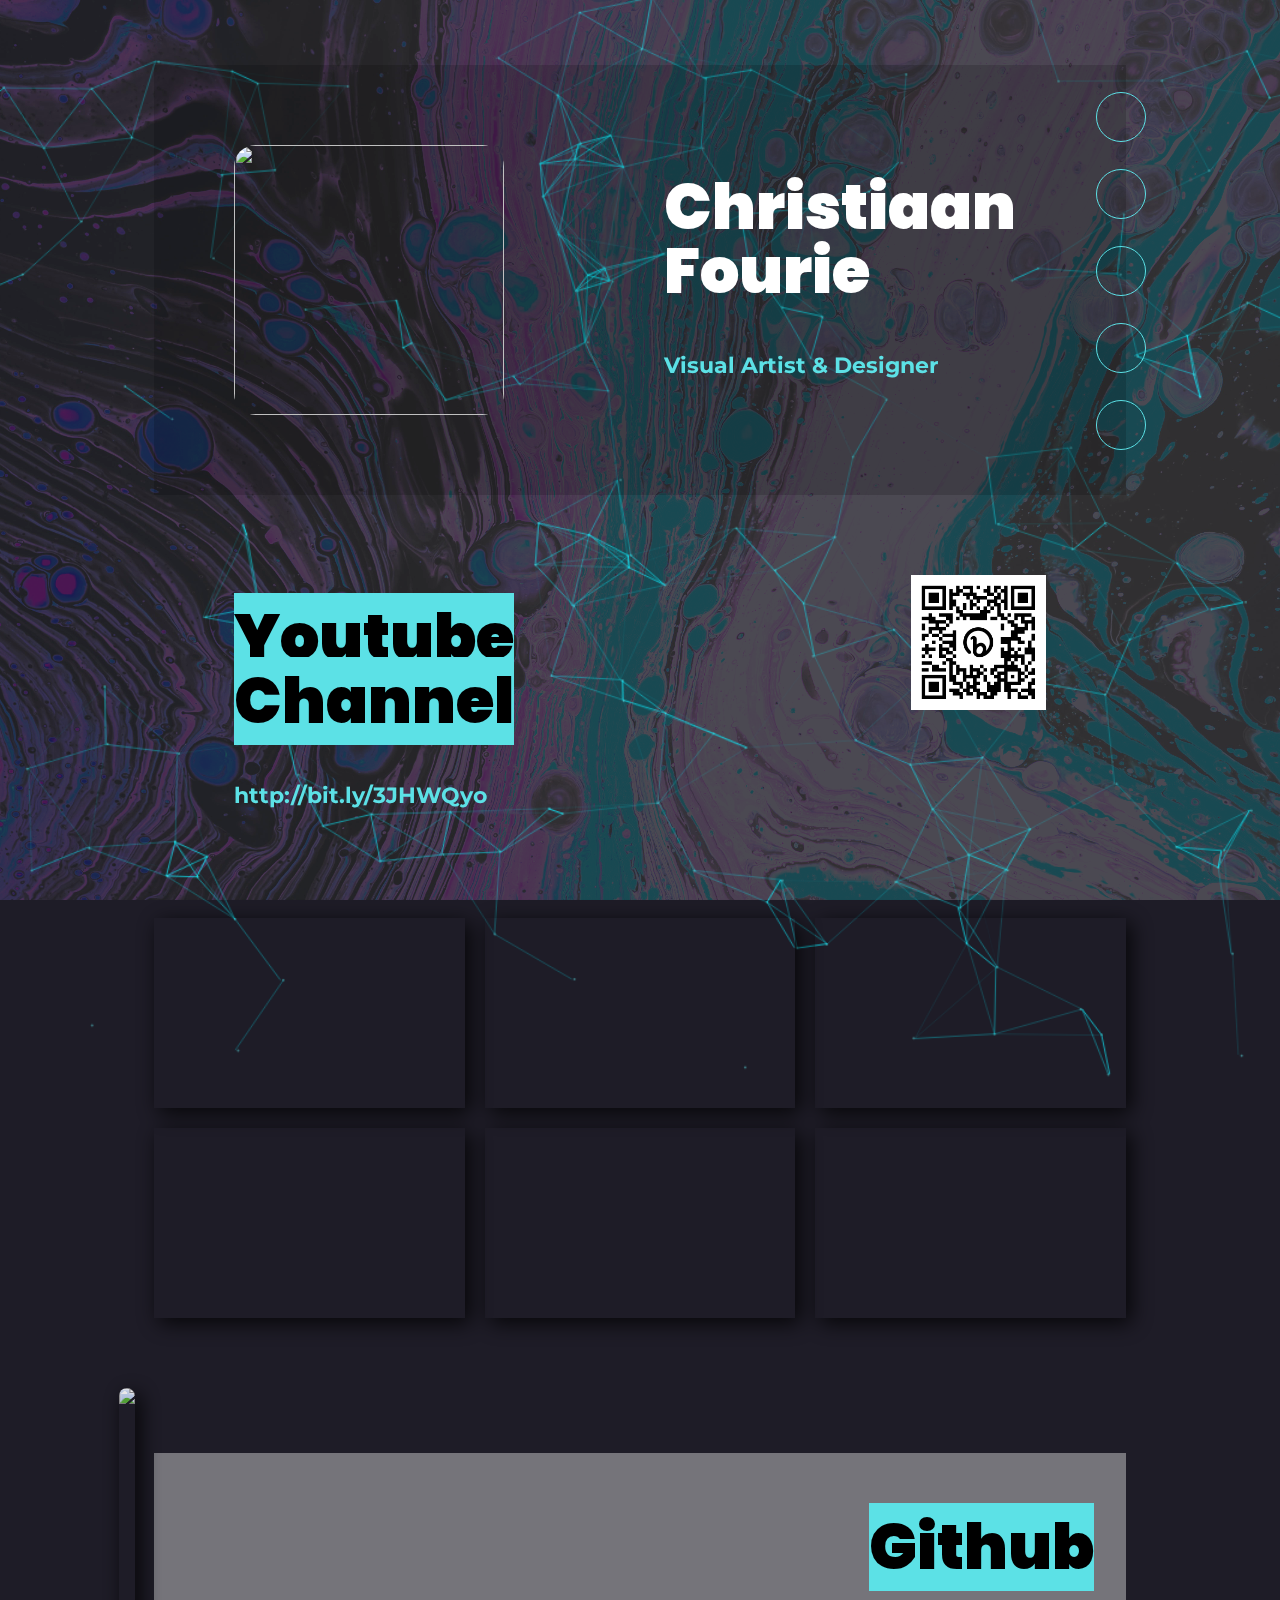
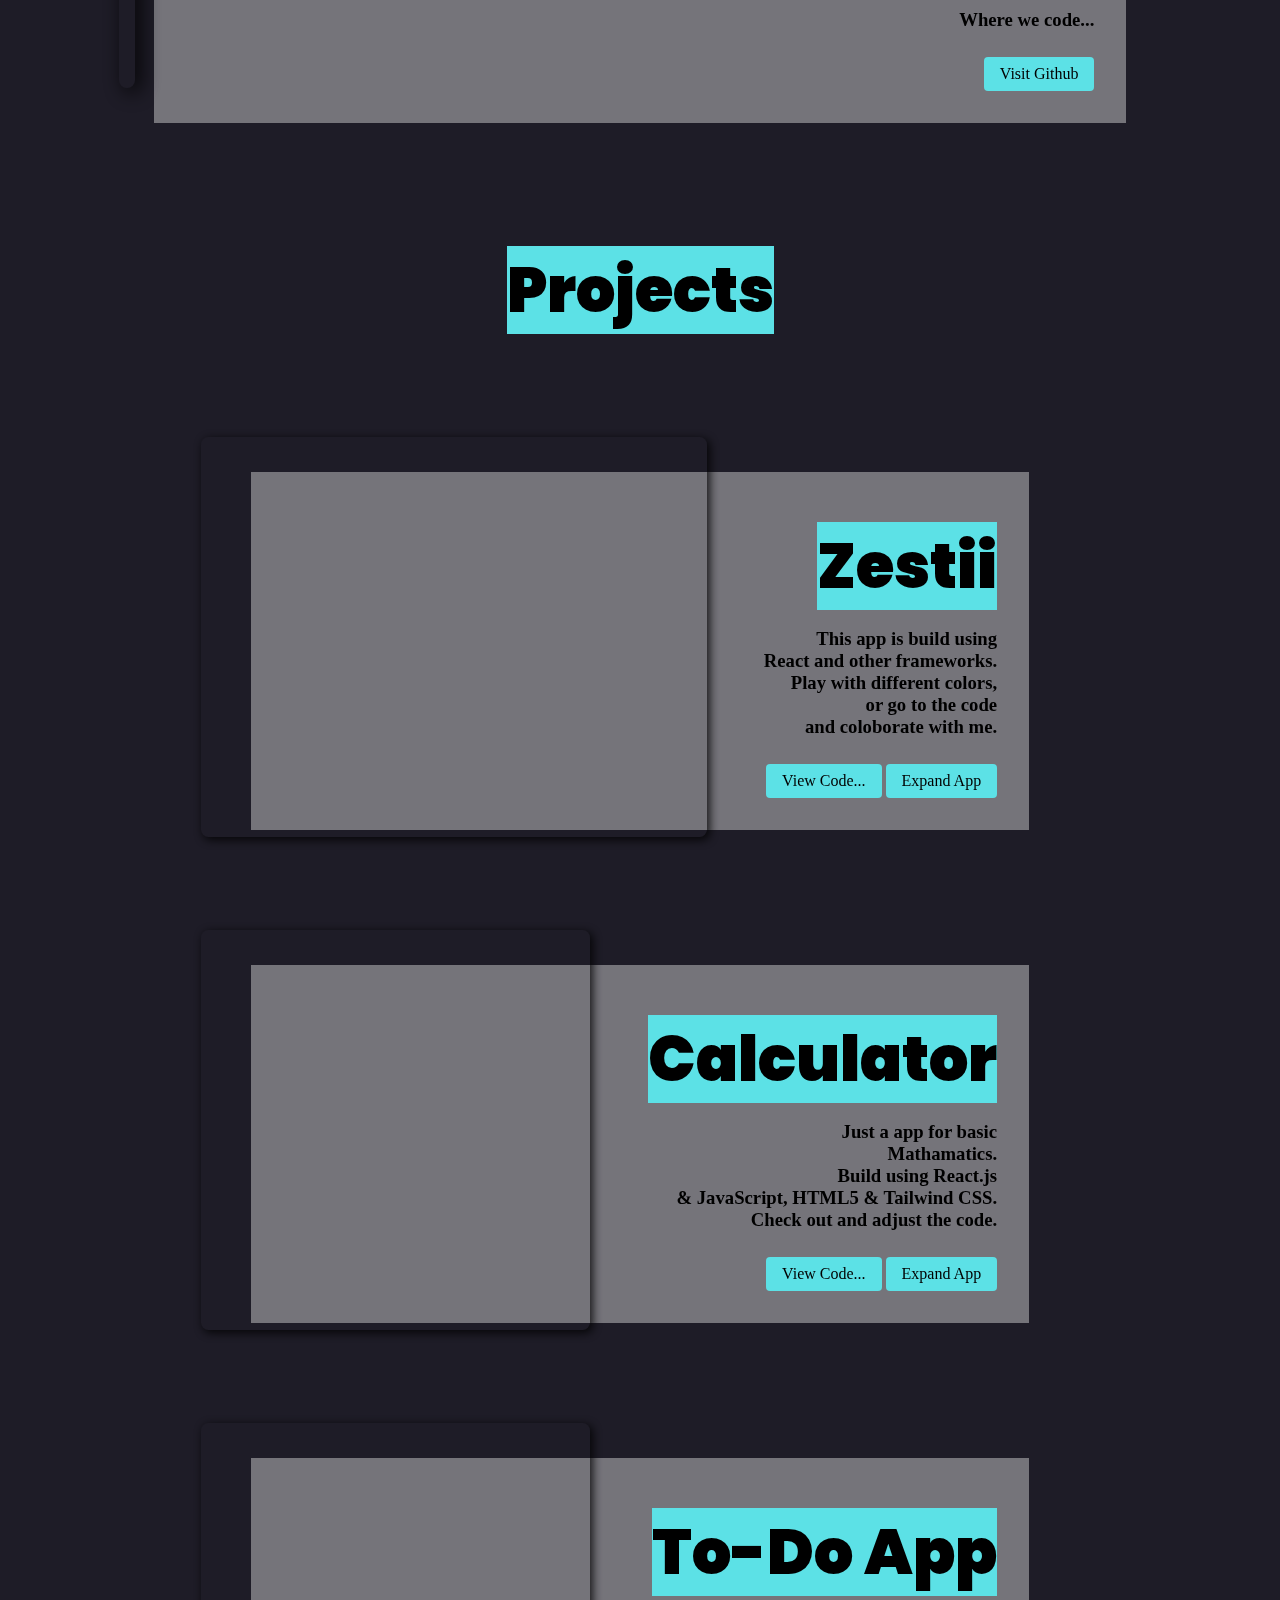
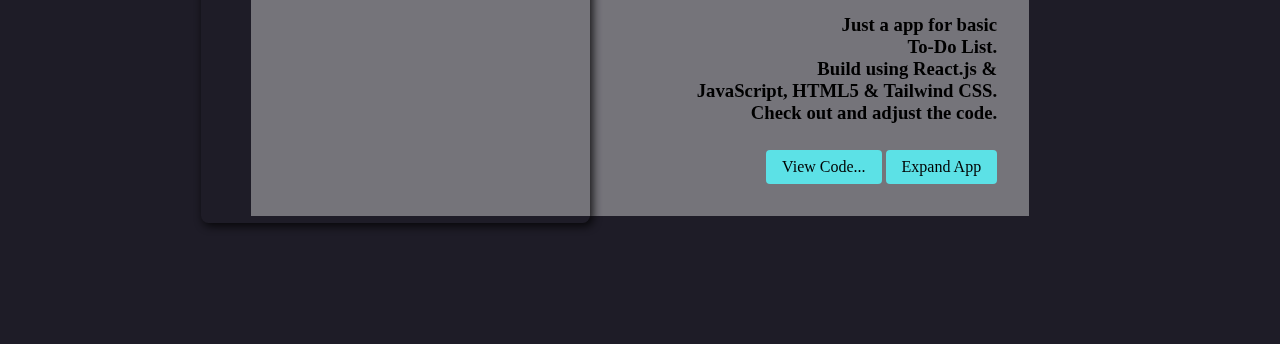
==== commit c9f62e67: "Update index.html" ====
--- a/index.html
+++ b/index.html
@@ -11,7 +11,8 @@
 
     <style>
       .icon-row {
-        display: flex;
+        display: relative;
+        right: 0;
       }
       
       .icon-container {
@@ -20,6 +21,7 @@
         align-items: center;
         width: 50px;
         height: 50px;
+        margin-top: 27px;
         margin-right: 27px;
         background-color: #ffffff00;
           border: 1px solid #5CE1E6;
@@ -135,25 +137,25 @@
       </div>
       <div class="description">
         <h1>Christiaan Fourie</h1>
-        <h4>Visual Artist & Designer</h4>
-        <div class="icon-row">
-          <a target="_blank" href="https://github.com/iam-krist" class="icon-container">
-            <i class="fa fa-github"></i>
-          </a>
-          <a target="_blank" href="https://www.instagram.com/_i_am_krist_/?hl=en" class="icon-container">
-            <i class="fa fa-instagram"></i>
-          </a>
-          <a target="_blank" href="https://wa.me/+27718737005" class="icon-container">
-            <i class="fa fa-whatsapp"></i>
-          </a>
-          <a target="_blank" href="https://www.linkedin.com/in/iamkrist" class="icon-container">
-            <i class="fa fa-linkedin"></i>
-          </a>
-          <a target="_blank" href="https://codepen.io/iam-krist" class="icon-container">
-            <i class="fa fa-codepen"></i>
-          </a>
-        </div>       
-      </div>
+        <h4>Visual Artist & Designer</h4>              
+      </div>
+      <div class="icon-row">
+        <a target="_blank" href="https://github.com/iam-krist" class="icon-container">
+          <i class="fa fa-github"></i>
+        </a>
+        <a target="_blank" href="https://www.instagram.com/_i_am_krist_/?hl=en" class="icon-container">
+          <i class="fa fa-instagram"></i>
+        </a>
+        <a target="_blank" href="https://wa.me/+27718737005" class="icon-container">
+          <i class="fa fa-whatsapp"></i>
+        </a>
+        <a target="_blank" href="https://www.linkedin.com/in/iamkrist" class="icon-container">
+          <i class="fa fa-linkedin"></i>
+        </a>
+        <a target="_blank" href="https://codepen.io/iam-krist" class="icon-container">
+          <i class="fa fa-codepen"></i>
+        </a>
+      </div> 
     </header>
     
     <div class="description">
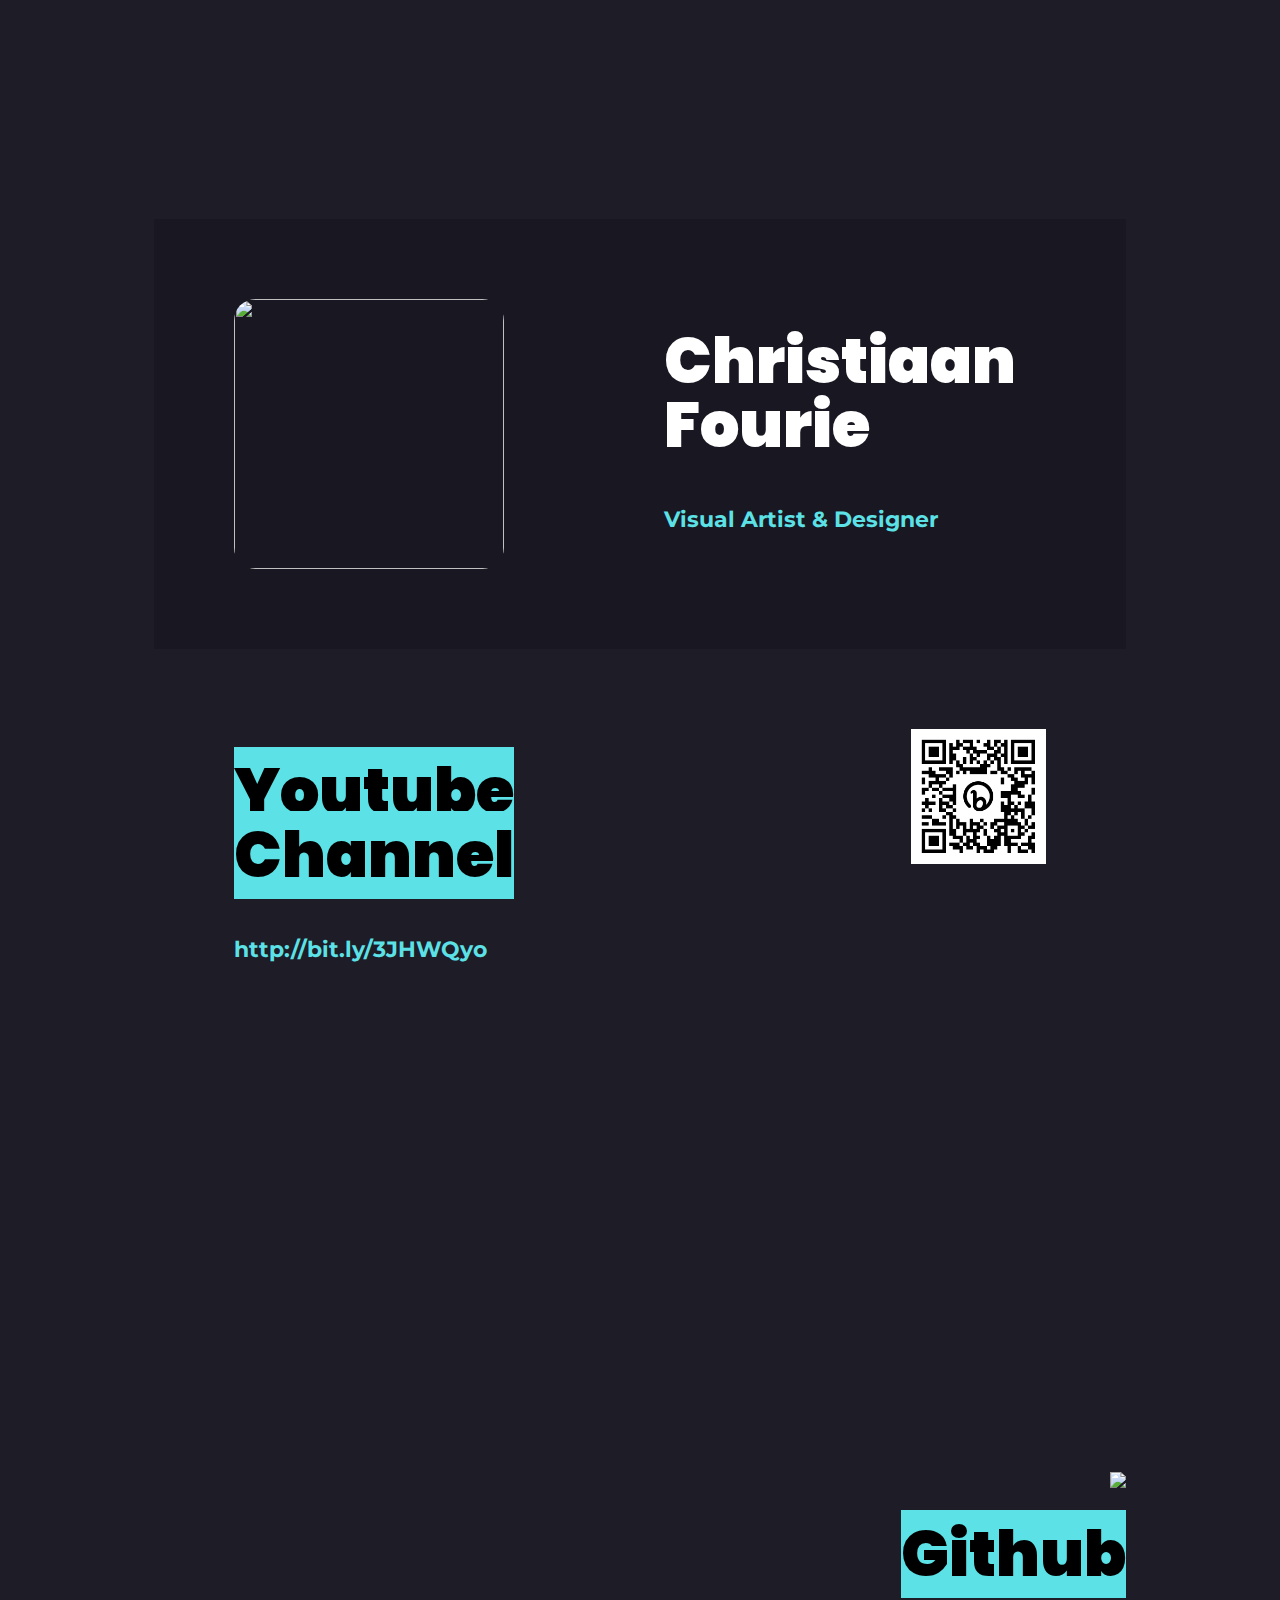
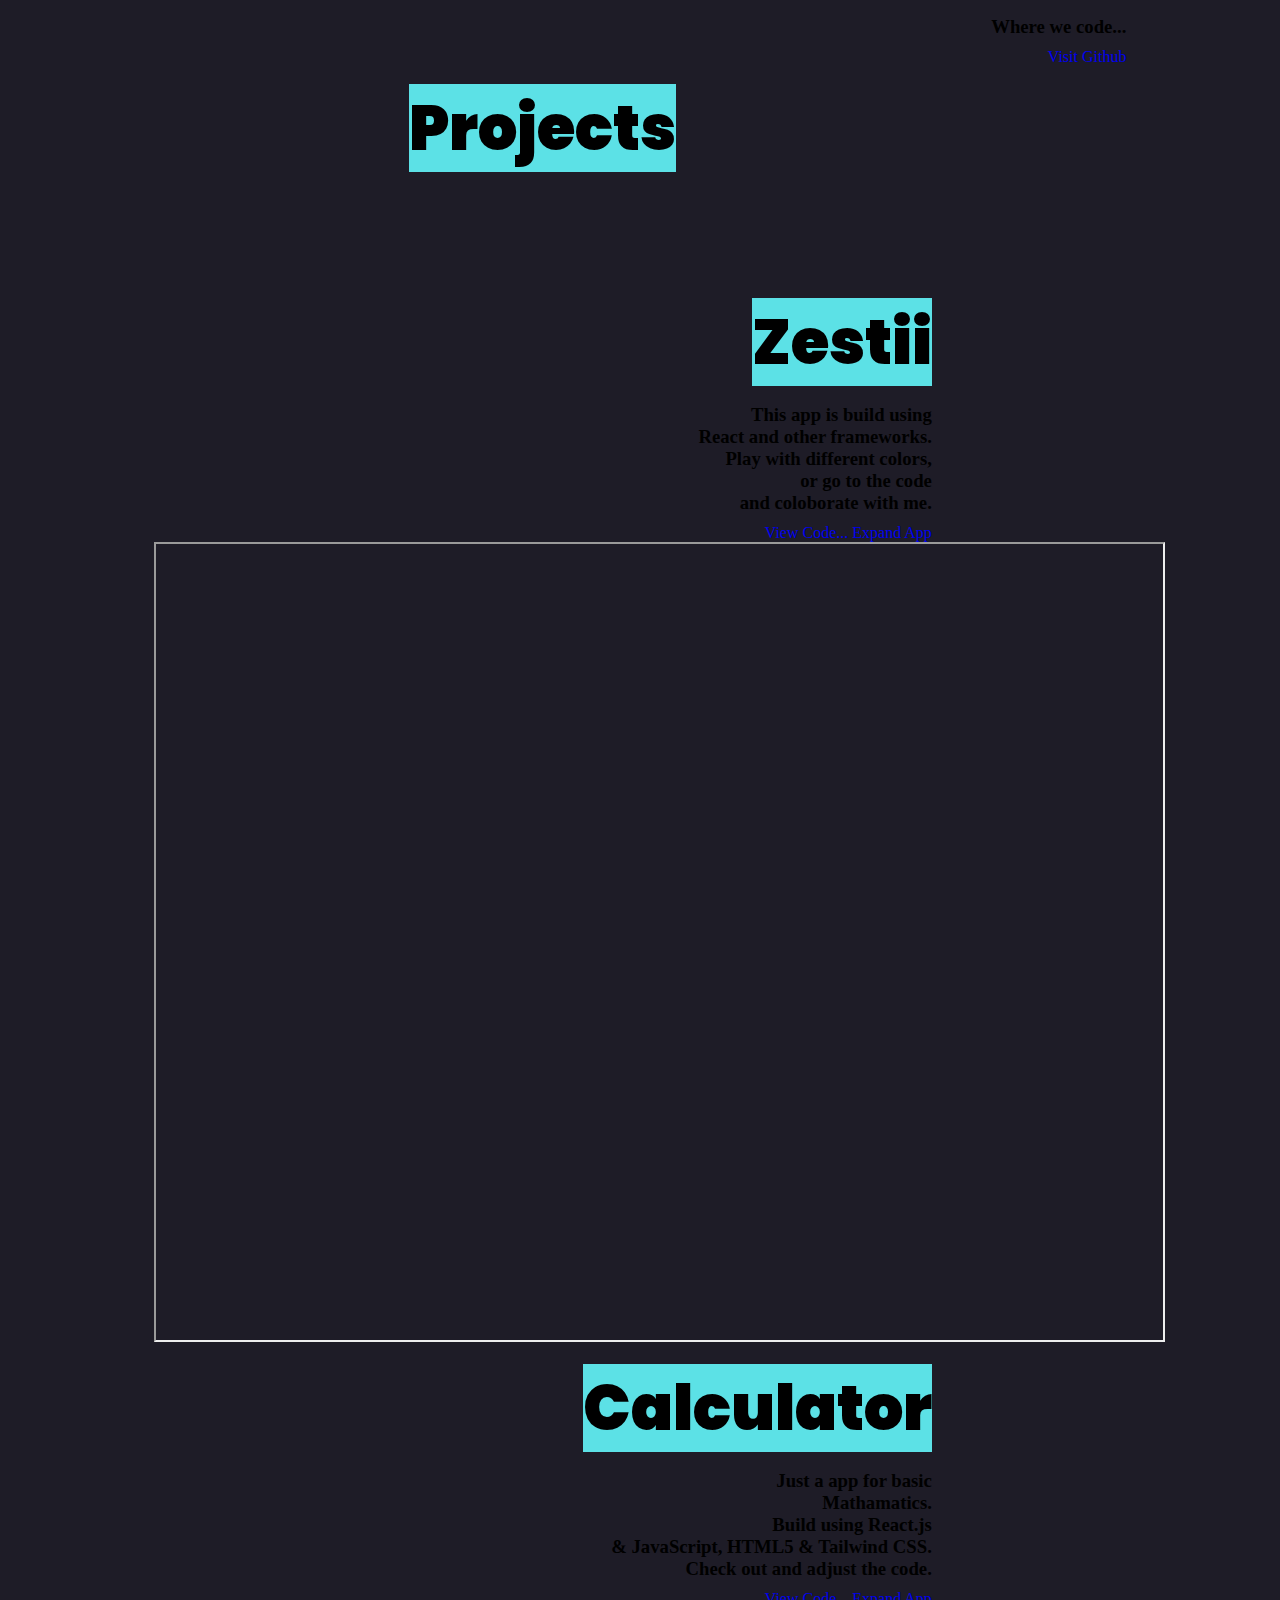
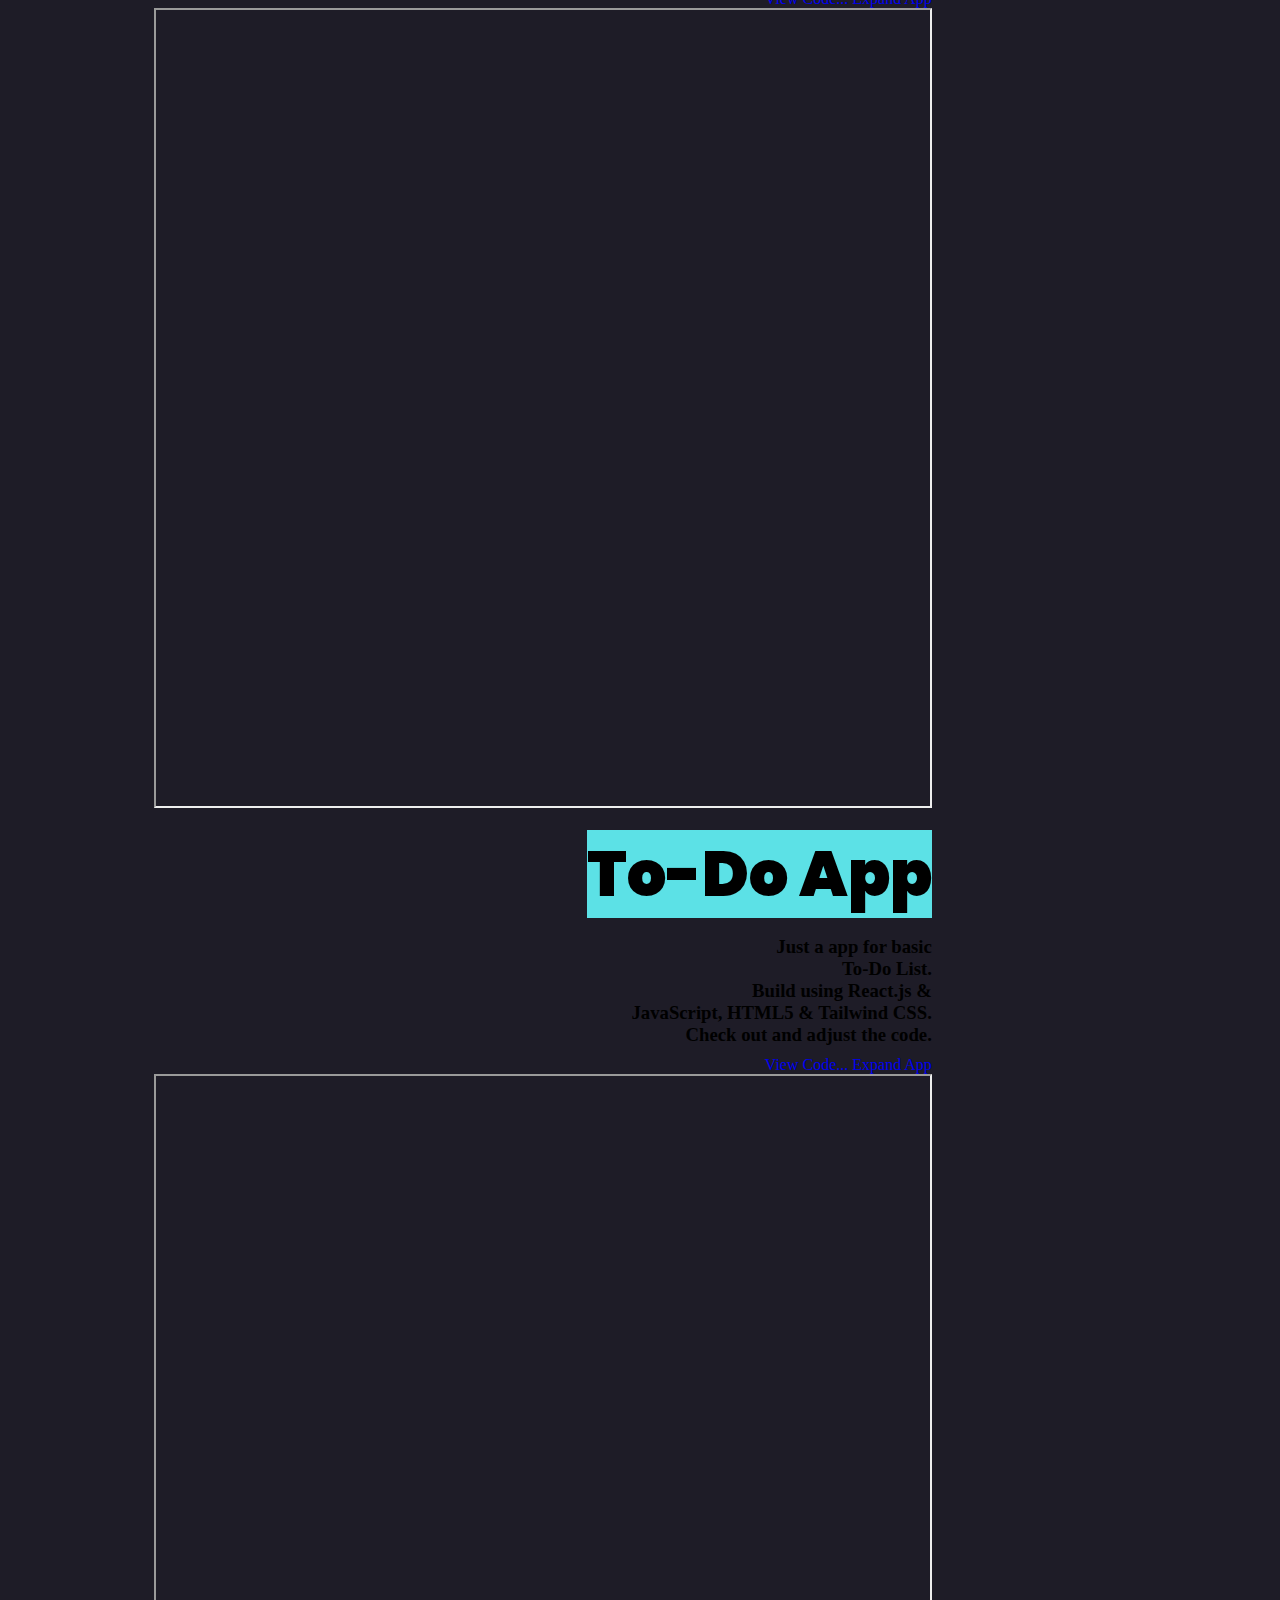
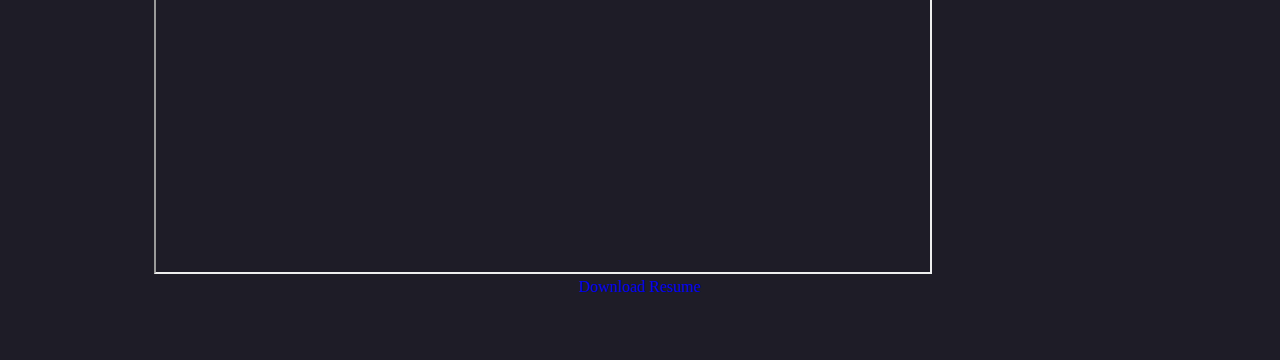
==== commit 8a01e019: "Update index.html" ====
--- a/index.html
+++ b/index.html
@@ -6,139 +6,37 @@
     <meta name="viewport" content="width=device-width, initial-scale=1.0" />
     <title>Visual Artist & Designer</title>
     <link rel="icon" type="image/x-icon" href="favicon.png" />
+    <link rel="stylesheet" href="general.css" />
     <link rel="stylesheet" href="style.css" />
     <link rel="stylesheet" href="https://use.fontawesome.com/releases/v5.14.0/css/all.css" integrity="sha384-HzLeBuhoNPvSl5KYnjx0BT+WB0QEEqLprO+NBkkk5gbc67FTaL7XIGa2w1L0Xbgc" crossorigin="anonymous">
 
-    <style>
-      .icon-row {
-        display: relative;
-        right: 0;
-      }
-      
-      .icon-container {
-        display: flex;
-        justify-content: center;
-        align-items: center;
-        width: 50px;
-        height: 50px;
-        margin-top: 27px;
-        margin-right: 27px;
-        background-color: #ffffff00;
-          border: 1px solid #5CE1E6;
-          border-radius: 25px;
-          transition: transform 0.3s;
-        }
-
-        .icon-container:hover {
-          transform: scale(1.1);
-        }
-
-        .fa {
-          font-size: 20px;
-          color: #5CE1E6;
-        }
-    
-      canvas {
-        position: fixed;
-        top: 0;
-        left: 0;
-        width: 120%;
-        height: 120%;
-        z-index: -998;
-      }
-      .backdrop {
-        position: fixed;
-        top: 0;
-        left: 0;
-        width: 100%;
-        height: 100%;
-        z-index: -999;
-        opacity: 0.2; 
-        filter: brightness(6);
-        background-size: cover;
-      }
-      .container {
-        position: relative;
-        width: 100%;
-        margin: 4em auto;
-        margin-top: 135px;
-      }
-
-      .github-image {
-        position: absolute;
-        top: 0;
-        left: 0;
-        margin-left: -35px;
-        margin-top: -65px;
-        z-index: 11;
-        height: 300px;
-        border-radius: 15px;
-        transition: all 0.5s;
-        box-shadow: 5px 5px 20px 0px #000000;
-        opacity: 0.9;
-      }
-      .github-image:hover {
-        height: 315px;
-      }
-
-      .text-content {
-        padding: 2em;
-        background-color: #ffffff63;
-        position: relative;
-        z-index: 1;
-      }
-      .btn {
-        display: inline-block;
-        padding: 0.5em 1em;
-        background-color: #5CE1E6;
-        color: #000000;
-        text-decoration: none;
-        border-radius: 4px;
-        margin-top: 1em;
-        transition: all 1s;
-      } 
-      .btn:hover {
-        background-color: #000000;
-        color: aqua;
-      }
-      iframe {        
-        box-shadow: 5px 5px 20px 0px #000000;
-        opacity: 0.8;
-      }
-      .projectIframe {
-        overflow: hidden;
-        -webkit-transform: scale(0.5);
-        transform: scale(0.5);
-        transform-origin: 0 0;
-        position: absolute; 
-        top: 0; 
-        left: 0; 
-        margin-top: -35px; 
-        margin-left: -50px;
-        border-radius: 15px;
-        border: none;
-        transition: all 0.5s;
-      }
-      .projectIframe:hover {
-        -webkit-transform: scale(0.55);
-        transform: scale(0.55);
-      }
-      .iframe-container {
-        overflow: hidden;
-      }
-    </style>
   </head>
   <body>
-    <div class="backdrop" style="background-image: url(backdrop.jpg); "></div>
-    <canvas id="particle-canvas"></canvas>
+    <!-- Backdrop -->
+    <div class="backdrop"></div>
+    <!-- // Make Backdrop react on mouse -->
+    <script>      
+      const waveBg = document.querySelector('.backdrop');
+      document.addEventListener('mousemove', (event) => {
+        const x = (event.clientX) / window.innerWidth;
+        const y = (event.clientY) / window.innerHeight;
+        waveBg.style.transform = `translate(-${x * 10}px, -${y * 10}px)`;
+      });
+
+    </script>
+    <!-- Particle Canvas -->
+    <canvas id="particle-canvas"></canvas>    
     <header>
+      <!-- Profile Picture -->
       <div class="profile_pic">
         <img src="profile.jpeg" alt="" />
       </div>
+      <!-- Title Aand decription -->
       <div class="description">
         <h1>Christiaan Fourie</h1>
         <h4>Visual Artist & Designer</h4>              
       </div>
+      <!-- Social Media Icons -->
       <div class="icon-row">
         <a target="_blank" href="https://github.com/iam-krist" class="icon-container">
           <i class="fa fa-github"></i>
@@ -164,20 +62,20 @@
           <h1><span style="background-color: #5CE1E6;">Youtube Channel</span></h1>      
           <h4><a target="_blank" style="color: #5CE1E6" href="http://bit.ly/3JHWQyo">http://bit.ly/3JHWQyo</a></h4>
         </div>
-        <div><img style='margin-left: 225px' width="135px" src="youtubeQR.png" alt="" /></div>
+        <div><img style='margin-left: 225px' width="135px" src="youtubeQR.png" alt=""/></div>
       </div>
     </div>
     <div style="gap: 20px; display: flex; justify-content: center; align-items: center;">
-      <iframe width="336" height="190" src="https://www.youtube.com/embed/hvaMl3qivGE?autoplay=1&mute=1&controls=0&loop=1&showinfo=0" title="YouTube video player" frameborder="0" allow="accelerometer; autoplay; clipboard-write; encrypted-media; gyroscope; picture-in-picture; web-share" allowfullscreen></iframe>
-      <iframe width="336" height="190" src="https://www.youtube.com/embed/4ocCR0rzUQY?autoplay=1&mute=1&controls=0&loop=1&showinfo=0" title="YouTube video player" frameborder="0" allow="accelerometer; autoplay; clipboard-write; encrypted-media; gyroscope; picture-in-picture; web-share" allowfullscreen></iframe>
-      <iframe width="336" height="190" src="https://www.youtube.com/embed/sHZvoQ9AtXk?autoplay=1&mute=1&controls=0&loop=1&showinfo=0" title="YouTube video player" frameborder="0" allow="accelerometer; autoplay; clipboard-write; encrypted-media; gyroscope; picture-in-picture; web-share" allowfullscreen></iframe>
+      <iframe width="336" height="190" src="https://www.youtube.com/embed/hvaMl3qivGE?autoplay=0&mute=1&controls=0&loop=1&showinfo=0" title="YouTube video player" frameborder="0" allow="accelerometer; autoplay; clipboard-write; encrypted-media; gyroscope; picture-in-picture; web-share" allowfullscreen></iframe>
+      <iframe width="336" height="190" src="https://www.youtube.com/embed/4ocCR0rzUQY?autoplay=0&mute=1&controls=0&loop=1&showinfo=0" title="YouTube video player" frameborder="0" allow="accelerometer; autoplay; clipboard-write; encrypted-media; gyroscope; picture-in-picture; web-share" allowfullscreen></iframe>
+      <iframe width="336" height="190" src="https://www.youtube.com/embed/sHZvoQ9AtXk?autoplay=0&mute=1&controls=0&loop=1&showinfo=0" title="YouTube video player" frameborder="0" allow="accelerometer; autoplay; clipboard-write; encrypted-media; gyroscope; picture-in-picture; web-share" allowfullscreen></iframe>
     </div>
     <div style="margin-top: 20px; gap: 20px; display: flex; justify-content: center; align-items: center;">
-      <iframe width="336" height="190" src="https://www.youtube.com/embed/zDTgDNNflgQ?autoplay=1&mute=1&controls=0&loop=1&showinfo=0" title="YouTube video player" frameborder="0" allow="accelerometer; autoplay; clipboard-write; encrypted-media; gyroscope; picture-in-picture; web-share" allowfullscreen></iframe>
-      <iframe width="336" height="190" src="https://www.youtube.com/embed/Zac5HrpR6iw?autoplay=1&mute=1&controls=0&loop=1&showinfo=0" title="YouTube video player" frameborder="0" allow="accelerometer; autoplay; clipboard-write; encrypted-media; gyroscope; picture-in-picture; web-share" allowfullscreen></iframe>
-      <iframe width="336" height="190" src="https://www.youtube.com/embed/zZnCTmzAzdQ?autoplay=1&mute=1&controls=0&loop=1&showinfo=0" title="YouTube video player" frameborder="0" allow="accelerometer; autoplay; clipboard-write; encrypted-media; gyroscope; picture-in-picture; web-share" allowfullscreen></iframe>
-    </div>
-    <div class="container">
+      <iframe width="336" height="190" src="https://www.youtube.com/embed/zDTgDNNflgQ?autoplay=0&mute=1&controls=0&loop=1&showinfo=0" title="YouTube video player" frameborder="0" allow="accelerometer; autoplay; clipboard-write; encrypted-media; gyroscope; picture-in-picture; web-share" allowfullscreen></iframe>
+      <iframe width="336" height="190" src="https://www.youtube.com/embed/Zac5HrpR6iw?autoplay=0&mute=1&controls=0&loop=1&showinfo=0" title="YouTube video player" frameborder="0" allow="accelerometer; autoplay; clipboard-write; encrypted-media; gyroscope; picture-in-picture; web-share" allowfullscreen></iframe>
+      <iframe width="336" height="190" src="https://www.youtube.com/embed/zZnCTmzAzdQ?autoplay=0&mute=1&controls=0&loop=1&showinfo=0" title="YouTube video player" frameborder="0" allow="accelerometer; autoplay; clipboard-write; encrypted-media; gyroscope; picture-in-picture; web-share" allowfullscreen></iframe>
+    </div>
+    <div class="container github-banner">
       
       <div style="text-align: end;" class="text-content">
         <image class="github-image" src="snap.jpg"></image>
@@ -295,7 +193,7 @@
     </div> -->
     
     <!-- 
-    <div class="page">
+    <div class="1">
         <div class="left_sidebar second_sidebar_left">
             <h4>Creative & Dynamic Skills & Interests</h4>
             <ul>
@@ -324,86 +222,15 @@
             </div>
         </div>
 
-    </div>
+    </div>-->
     <div class="download_area">
-      <a href="downloads/MyResume.pdf" download>
-        <button class="download_btn">Download Resume</button>
-      </a>
-    </div> -->
+      <a target="_blank" href="downloads/MyResume.pdf" download class="btn">Download Resume</a>
+    </div> 
     
     <script src="https://use.fontawesome.com/615f9281e5.js"></script>
-    <script>
-      // Set up canvas
-      const canvas = document.getElementById("particle-canvas");
-      const ctx = canvas.getContext("2d");
-      const particles = [];
-      const particleCount = 200;
-      const maxRadius = 100;
-      
-      canvas.width = window.innerWidth;
-      canvas.height = window.innerHeight;
-
-      // Create particle objects
-      for (let i = 0; i < particleCount; i++) {
-        particles.push({
-          x: Math.random() * canvas.width,
-          y: Math.random() * canvas.height,
-          dx: (Math.random() - 0.3) * 4,
-          dy: (Math.random() - 0.3) * 1
-        });
-      }
-
-      // Draw particles and connecting lines
-      function draw() {
-        ctx.clearRect(0, 0, canvas.width, canvas.height);
-
-        for (let i = 0; i < particleCount; i++) {
-          const p1 = particles[i];
-          p1.x += p1.dx;
-          p1.y += p1.dy;
-
-          // Bounce particles off canvas edges
-          if (p1.x > canvas.width || p1.x < -100) {
-            p1.dx = -p1.dx;
-          }
-          if (p1.y > canvas.height || p1.y < -100) {
-            p1.dy = -p1.dy;
-          }
-
-          
-          // Draw particle
-          ctx.beginPath();
-          ctx.arc(p1.x, p1.y, 1, 0, Math.PI * 2);
-
-          // Set fill color to transparent
-          ctx.fillStyle = 'rgba(94, 225, 230, 0.5)';          
-          ctx.fill();
-
-          // Check distance between particles
-          for (let j = i + 1; j < particleCount; j++) {
-            const p2 = particles[j];
-            const xDist = p1.x - p2.x;
-            const yDist = p1.y - p2.y;
-            const distance = Math.sqrt(xDist * xDist + yDist * yDist);
-
-            if (distance < maxRadius) {
-              const opacity = (maxRadius - distance) / maxRadius;
-
-              // Draw connecting line
-              ctx.beginPath();
-              ctx.moveTo(p1.x, p1.y);
-              ctx.lineTo(p2.x, p2.y);
-              ctx.strokeStyle = `hsla(184, 100%, 53%, ${opacity})`;
-              ctx.stroke();
-            }
-          }
-        }
-
-      requestAnimationFrame(draw);
-      }
-
-      draw();
-    </script>
+
+
+    <script src="./particles/particles.js"></script>
     
   </body>
 </html>
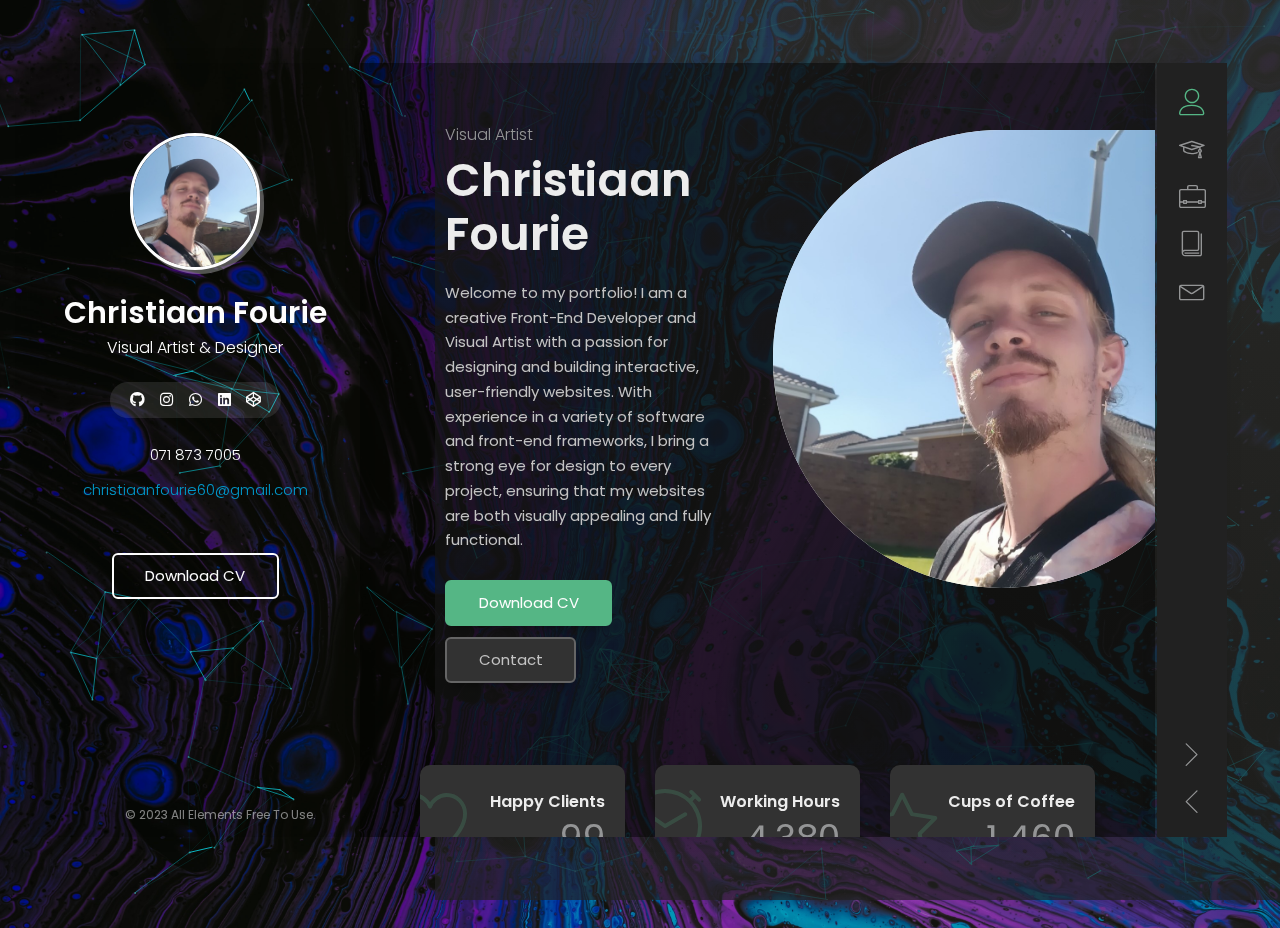
==== commit 4486209c: "Uploads" ====
--- a/index.html
+++ b/index.html
@@ -1,236 +1,1351 @@
 <!DOCTYPE html>
-<html lang="en">
+<html lang="en" class="no-js">
   <head>
     <meta charset="UTF-8" />
-    <meta http-equiv="X-UA-Compatible" content="IE=edge" />
-    <meta name="viewport" content="width=device-width, initial-scale=1.0" />
+    <meta http-equiv="X-UA-Compatible" content="IE=edge"> 
     <title>Visual Artist & Designer</title>
-    <link rel="icon" type="image/x-icon" href="favicon.png" />
-    <link rel="stylesheet" href="general.css" />
-    <link rel="stylesheet" href="style.css" />
-    <link rel="stylesheet" href="https://use.fontawesome.com/releases/v5.14.0/css/all.css" integrity="sha384-HzLeBuhoNPvSl5KYnjx0BT+WB0QEEqLprO+NBkkk5gbc67FTaL7XIGa2w1L0Xbgc" crossorigin="anonymous">
-
+    <meta name="viewport" content="width=device-width, initial-scale=1, maximum-scale=1" />
+    <meta name="description" content="My Portfolio Webpage" />
+    <meta name="keywords" content="designer, web designer, resume, jquery, css3, bootstrap, Material, portfolio" />
+    <meta name="author" content="krist" />
+    <link rel="shortcut icon" href="favicon.png">
+
+    <link rel="stylesheet" href="css/reset.css" type="text/css">
+    <link rel="stylesheet" href="css/bootstrap-grid.min.css" type="text/css">
+    <link rel="stylesheet" href="css/owl.carousel.css" type="text/css">
+    <link rel="stylesheet" href="css/magnific-popup.css" type="text/css">
+    <link rel="stylesheet" href="css/main.css" type="text/css">
+    <link rel="stylesheet" href="css/animations.css" type="text/css">
+    <link rel="stylesheet" href="particles/particles.css" type="text/css">
   </head>
+
   <body>
-    <!-- Backdrop -->
-    <div class="backdrop"></div>
-    <!-- // Make Backdrop react on mouse -->
-    <script>      
-      const waveBg = document.querySelector('.backdrop');
-      document.addEventListener('mousemove', (event) => {
-        const x = (event.clientX) / window.innerWidth;
-        const y = (event.clientY) / window.innerHeight;
-        waveBg.style.transform = `translate(-${x * 10}px, -${y * 10}px)`;
-      });
-
-    </script>
+    <!-- Loading animation -->
+    <div class="preloader">
+      <div class="preloader-animation">
+        <div class="dot dot-1"></div>
+        <div class="dot dot-2"></div>
+        <div class="dot dot-3"></div>
+      </div>
+      <svg xmlns="http://www.w3.org/2000/svg" version="1.1">
+        <defs>
+          <filter id="goo">
+            <feGaussianBlur in="SourceGraphic" stdDeviation="10" result="blur" />
+            <feColorMatrix in="blur" values="0 1 1 0 0 1 0 1 0 0 1 1 0 0 0 0 0 0 21 -7"/>
+          </filter>
+        </defs>
+      </svg>
+    </div>
+
+    <!-- /Loading animation -->
+    <!-- Animated Background -->
+    <div class="lm-animated-bg" style="background-image: url(img/backdrop.jpg);"></div>
+    <!-- /Animated Background -->
     <!-- Particle Canvas -->
-    <canvas id="particle-canvas"></canvas>    
-    <header>
-      <!-- Profile Picture -->
-      <div class="profile_pic">
-        <img src="profile.jpeg" alt="" />
-      </div>
-      <!-- Title Aand decription -->
-      <div class="description">
-        <h1>Christiaan Fourie</h1>
-        <h4>Visual Artist & Designer</h4>              
-      </div>
-      <!-- Social Media Icons -->
-      <div class="icon-row">
-        <a target="_blank" href="https://github.com/iam-krist" class="icon-container">
-          <i class="fa fa-github"></i>
-        </a>
-        <a target="_blank" href="https://www.instagram.com/_i_am_krist_/?hl=en" class="icon-container">
-          <i class="fa fa-instagram"></i>
-        </a>
-        <a target="_blank" href="https://wa.me/+27718737005" class="icon-container">
-          <i class="fa fa-whatsapp"></i>
-        </a>
-        <a target="_blank" href="https://www.linkedin.com/in/iamkrist" class="icon-container">
-          <i class="fa fa-linkedin"></i>
-        </a>
-        <a target="_blank" href="https://codepen.io/iam-krist" class="icon-container">
-          <i class="fa fa-codepen"></i>
-        </a>
-      </div> 
-    </header>
-    
-    <div class="description">
-      <div style="display: inline-flex">
-        <div>
-          <h1><span style="background-color: #5CE1E6;">Youtube Channel</span></h1>      
-          <h4><a target="_blank" style="color: #5CE1E6" href="http://bit.ly/3JHWQyo">http://bit.ly/3JHWQyo</a></h4>
-        </div>
-        <div><img style='margin-left: 225px' width="135px" src="youtubeQR.png" alt=""/></div>
+    <div class="particle-container">
+      <canvas id="particle-canvas"></canvas>
+    </div>
+
+    <div class="half-bg"></div>
+
+    <div class="page">
+      <div class="page-content">
+
+          <header id="site_header" class="header mobile-menu-hide">
+            <div class="header-content">
+              <!-- <div class="header-lng">
+                <ul>
+                  <li>
+                    <a href="#" class="active">En</a>
+                  </li>
+                  <li>
+                    <a href="#">Fr</a>
+                  </li>
+                </ul>
+              </div> -->
+              <div class="header-photo">
+                <img src="img/profile.jpeg" alt="Christiaan Fourie">
+              </div>
+              <div class="header-titles">
+                <h2>Christiaan Fourie</h2>
+                <h4>Visual Artist & Designer</h4>
+              </div>
+            </div>
+
+            <ul class="main-menu">
+              <li>
+                <a href="#about-me" class="nav-anim">
+                  <span class="menu-icon lnr lnr-user"></span>
+                  <span class="link-text">About Me</span>
+                </a>
+              </li>
+              <li>
+                <a href="#resume" class="nav-anim">
+                  <span class="menu-icon lnr lnr-graduation-hat"></span>
+                  <span class="link-text">Resume</span>
+                </a>
+              </li>
+              <li>
+                <a href="#portfolio" class="nav-anim">
+                  <span class="menu-icon lnr lnr-briefcase"></span>
+                  <span class="link-text">Portfolio</span>
+                </a>
+              </li>
+              <li>
+                <a href="#blog" class="nav-anim">
+                  <span class="menu-icon lnr lnr-book"></span>
+                  <span class="link-text">Blog</span>
+                </a>
+              </li>
+              <li>
+                <a href="#contact" class="nav-anim">
+                  <span class="menu-icon lnr lnr-envelope"></span>
+                  <span class="link-text">Contact</span>
+                </a>
+              </li>
+            </ul>
+
+            <div class="social-links">
+              <ul>
+                <li><a href="https://github.com/iam-krist" target="_blank"><i class="fab fa-github"></i></a></li>
+                <li><a href="https://www.instagram.com/_i_am_krist_/?hl=en" target="_blank"><i class="fab fa-instagram"></i></a></li>
+                <li><a href="https://wa.me/+27718737005" target="_blank"><i class="fab fa-whatsapp"></i></a></li>
+                <li><a href="https://www.linkedin.com/in/iamkrist" target="_blank"><i class="fab fa-linkedin"></i></a></li>
+                <li><a href="https://codepen.io/iam-krist" target="_blank"><i class="fab fa-codepen"></i></a></li>
+              </ul>
+            </div>
+
+            <div class="info-list">
+              <ul>
+                <li>
+                  <span class="value">071 873 7005</span>
+                </li>
+
+                <li>
+                  <span class="value"><a href="#" class="__cf_email__" >christiaanfourie60@gmail.com</a></span>
+                </li>
+              </ul>
+            </div>
+
+            <div class="header-buttons">
+              <a href="downloads/MyResume.pdf" target="_blank" class="btn btn-primary">Download CV</a>
+            </div>
+
+            <div class="copyrights">© 2023 All Elements Free To Use.</div>
+          </header>
+
+          <!-- Mobile Navigation -->
+          <div class="menu-toggle">
+            <span></span>
+            <span></span>
+            <span></span>
+          </div>
+          <!-- End Mobile Navigation -->
+
+          <!-- Arrows Nav -->
+          <div class="lmpixels-arrows-nav">
+            <div class="lmpixels-arrow-right"><i class="lnr lnr-chevron-right"></i></div>
+            <div class="lmpixels-arrow-left"><i class="lnr lnr-chevron-left"></i></div>
+          </div>
+          <!-- End Arrows Nav -->
+
+          <div class="content-area">
+            <div class="animated-sections">
+
+              <!-- About Me Subpage -->
+              <section data-id="about-me" class="animated-section">
+                <div class="section-content">
+
+                  <div class="row flex-v-align">
+                      <div class="col-sm-12 col-md-6 col-lg-6">
+                        <div class="home-text hp-left">
+
+                          <div class="owl-carousel text-rotation">                                    
+                            <div class="item">
+                              <h4>Visual Artist</h4>
+                            </div>
+                            <div class="item">
+                              <h4>Graphic Designer</h4>
+                            </div>
+                            <div class="item">
+                              <h4>UI & UX Designer</h4>
+                            </div>
+                          </div>
+
+                          <h1>Christiaan Fourie</h1>
+                          <p>
+                            Welcome to my portfolio! I am a creative Front-End Developer and Visual Artist with a passion for designing and building interactive, user-friendly websites. With experience in a variety of software and front-end frameworks, I bring a strong eye for design to every project, ensuring that my websites are both visually appealing and fully functional.
+                          </p>
+                          
+                          <div class="home-buttons">
+                            <a href="downloads/MyResume.pdf" target="_blank" class="btn btn-primary">Download CV</a>
+                            <a href="#contact" target="_self" class="btn btn-secondary">Contact</a>
+                          </div>
+                        </div>
+                      </div>
+
+                      <div class="col-sm-12 col-md-6 col-lg-6">
+                          <div class="home-photo">
+                              <div class="hp-inner" style="background-image: url(img/profile.jpeg); transform: scaleX(-1);" ></div>
+                          </div>
+                      </div>
+                  </div>
+
+                  <div class="white-space-70"></div>
+
+                  <!-- Fun Facts -->
+                  <div class="row">
+                    <div class="col-xs-12 col-sm-4">
+                      <div class="fun-fact gray-default">
+                        <i class="lnr lnr-heart"></i>
+                        <h4>Happy Clients</h4>
+                        <span class="fun-fact-block-value">99</span>
+                        <span class="fun-fact-block-text"></span>
+                      </div>
+                    </div>
+
+                    <div class="col-xs-12 col-sm-4">
+                      <div class="fun-fact gray-default">
+                        <i class="lnr lnr-clock"></i>
+                        <h4>Working Hours</h4>
+                        <span class="fun-fact-block-value">4,380</span>
+                        <span class="fun-fact-block-text"></span>
+                      </div>
+                    </div>
+
+                    <div class="col-xs-12 col-sm-4 ">
+                      <div class="fun-fact gray-default">
+                        <i class="lnr lnr-star"></i>
+                        <h4>Cups of Coffee</h4>
+                        <span class="fun-fact-block-value">1 460</span>
+                        <span class="fun-fact-block-text"></span>
+                      </div>
+                    </div>
+                  </div>
+                  <!-- End of Fun Facts -->
+
+
+
+                  <div class="white-space-70"></div>
+
+                  <!-- Services -->
+                  <div class="row">
+                    <div class="col-xs-12 col-sm-12">
+                      <div class="block-title">
+                        <h3>What I Do</h3>
+                      </div>
+                    </div>
+                  </div>
+
+                  <div class="row">
+                    <div class="col-xs-12 col-sm-6">
+                      <div class="col-inner">
+                        <div class="info-list-w-icon">
+                          <div class="info-block-w-icon">
+                            <div class="ci-icon">
+                              <i class="lnr lnr-laptop-phone"></i>
+                            </div>
+                            <div class="ci-text">
+                              <h4>Graphic Design</h4>
+                              <p>Create a variety of visual assets, such as logos, business cards, brochures, flyers, social media graphics, and other marketing materials.</p>
+                            </div>
+                          </div>
+                          <div class="info-block-w-icon">
+                            <div class="ci-icon">
+                              <i class="lnr lnr-code"></i>
+                            </div><div class="ci-text">
+                              <h4>Web Design & Development</h4>
+                              <p>Create a custom website from scratch, or a redesign of existing website to improve its functionality, user experience, and aesthetics.</p>
+                            </div>
+                          </div>
+                        </div>
+                      </div>
+                    </div>
+
+                    <div class="col-xs-12 col-sm-6">
+                      <div class="col-inner">
+                        <div class="info-list-w-icon">
+                          <div class="info-block-w-icon">
+                            <div class="ci-icon">
+                              <i class="lnr lnr-film-play"></i>
+                            </div>
+                            <div class="ci-text">
+                              <h4>Video Editing</h4>
+                              <p>Manipulating and rearranging video footage to create a video. It involves selecting and trimming clips and adding effects and music.</p>
+                            </div>
+                          </div>
+                          <div class="info-block-w-icon">
+                            <div class="ci-icon">
+                              <i class="lnr lnr-cog"></i>
+                            </div><div class="ci-text">
+                              <h4>Website Management</h4>
+                              <p>Ongoing process of maintaining, updating, and optimizing a website to ensure that it remains secure, functional, and up-to-date.</p>
+                            </div>
+                          </div>
+                        </div>
+                      </div>
+                    </div>
+                  </div>
+                  <!-- End of Services -->
+
+
+                  
+
+
+                  <!-- Clients -->
+                  <!-- <div class="row">
+                    <div class="col-xs-12 col-sm-12">
+                      <div class="block-title">
+                        <h3>Cilents</h3>
+                      </div>
+                    </div>
+                  </div>
+
+                  <div class="row">
+                    <div class="col-xs-12 col-sm-12">
+                      <div class="clients owl-carousel">
+                        
+                        <div class="client-block">
+                          <a href="#" target="_blank" title="Logo">
+                            <img src="img/clients/client-1.png" alt="Logo">
+                          </a>
+                        </div>
+
+                        <div class="client-block">
+                          <a href="#" target="_blank" title="Logo">
+                            <img src="img/clients/client-2.png" alt="Logo">
+                          </a>
+                        </div>
+
+                        <div class="client-block">
+                          <a href="#" target="_blank" title="Logo">
+                            <img src="img/clients/client-3.png" alt="Logo">
+                          </a>
+                        </div>
+
+                        <div class="client-block">
+                          <a href="#" target="_blank" title="Logo">
+                            <img src="img/clients/client-4.png" alt="Logo">
+                          </a>
+                        </div>
+
+                        <div class="client-block">
+                          <a href="#" target="_blank" title="Logo">
+                            <img src="img/clients/client-5.png" alt="Logo">
+                          </a>
+                        </div>
+
+                        <div class="client-block">
+                          <a href="#" target="_blank" title="Logo">
+                            <img src="img/clients/client-6.png" alt="Logo">
+                          </a>
+                        </div>
+
+                        <div class="client-block">
+                          <a href="#" target="_blank" title="Logo">
+                            <img src="img/clients/client-7.png" alt="Logo">
+                          </a>
+                        </div>
+  
+                      </div>
+                    </div>
+                  </div> -->
+                  <!-- End of Clients -->
+
+                  <div class="white-space-70"></div>
+
+                  <!-- Pricing -->
+                  <div class="row">
+                    <div class="col-xs-12 col-sm-12">
+
+                      <div class="block-title">
+                        <h3>Pricing</h3>
+                      </div>
+                    </div>
+                  </div>
+
+                  <div class="row">
+                    <div class=" col-xs-12 col-sm-12 ">
+                      <div class="fw-pricing clearfix row">
+                        
+                        <div class="fw-package-wrap col-md-4 ">
+                          <div class="fw-package">
+                            <div class="fw-heading-row">
+                              <span>Starter</span>
+                            </div>
+                            
+                            <div class="fw-pricing-row">
+                              <span>R 250</span>
+                              <small>per month</small>
+                            </div>
+                            
+                            <div class="fw-button-row">
+                              <a href="#" target="_self" class="btn btn-secondary">Subscribe</a>
+                            </div>
+
+                            <div class="fw-default-row">Domain</div>
+                            <div class="fw-default-row">1 GB | Hosting</div>
+                            <div class="fw-default-row">2 Hours of Design</div>
+                            <div class="fw-default-row">9-5 Support Everyday</div>
+                          </div>
+                        </div>
+     
+                        <div class="fw-package-wrap col-md-4 highlight-col">
+                          <div class="fw-package">
+                            <div class="fw-heading-row">
+                              <span>Gold Value</span>
+                            </div>
+                            
+                            <div class="fw-pricing-row">
+                              <span>R 500</span>
+                              <small>per month</small>
+                            </div>
+
+                            <div class="fw-button-row">
+                              <a href="#" target="_self" class="btn btn-secondary">Subscribe</a>
+                            </div>
+                            
+                            <div class="fw-default-row">Domain</div>
+                            <div class="fw-default-row">5 GB | Hosting</div>
+                            <div class="fw-default-row">5 Hours of Design</div>
+                            <div class="fw-default-row">9-5 Support Everyday</div>
+                            <div class="fw-default-row"></div>
+                          </div>
+                        </div>
+
+                        <div class="fw-package-wrap col-md-4">
+                          <div class="fw-package">
+                            <div class="fw-heading-row">
+                              <span>Premium</span>
+                            </div>
+                            
+                            <div class="fw-pricing-row">
+                              <span>R 2 500</span>
+                              <small>per month</small>
+                            </div>
+
+                            <div class="fw-button-row">
+                              <a href="#" target="_self" class="btn btn-secondary">Subscribe</a>
+                            </div>
+                            
+                            <div class="fw-default-row">Domain</div>
+                            <div class="fw-default-row">Unlimited | Hosting</div>
+                            <div class="fw-default-row">28 Hours of Design</div>
+                            <div class="fw-default-row">24/7 Support Everyday</div>
+                          </div>
+                        </div>
+
+                      </div>
+                    </div>
+                  </div>
+                  <!-- End of Pricing -->
+
+                  
+                  <div class="white-space-70"></div>
+
+                  <!-- Testimonials -->
+                  <div class="row">
+                    <div class="col-xs-12 col-sm-12">
+                      <div class="block-title">
+                        <h3>Testimonials</h3>
+                      </div>
+                    </div>
+                  </div>
+
+                  <div class="row">
+                    <div class="col-xs-12 col-sm-12">
+                      <div class="testimonials owl-carousel">
+                        <!-- Testimonial 1 -->
+                        <div class="testimonial">
+                          <!-- <div class="img">
+                            <img src="img/testimonials/testimonial-1.jpg" alt="Alex Smith">
+                          </div> -->
+                          <div class="text">
+                            <p>Working with Chris has been an absolute pleasure! His attention to detail, creativity, and technical expertise have truly exceeded our expectations.</p>
+                          </div>
+
+                          <div class="author-info">
+                            <h4 class="author">Julia</h4>
+                            <h5 class="company">PixaLeaf</h5>
+                            <div class="icon">
+                              <i class="fas fa-quote-right"></i>
+                            </div>
+                          </div>
+                        </div>
+                        <!-- End of Testimonial 1 -->
+
+                        <!-- Testimonial 2 -->
+                        <div class="testimonial">
+                          <!-- <div class="img">
+                            <img src="img/testimonials/testimonial-2.jpg" alt="Alex Smith">
+                          </div> -->
+                          <div class="text">
+                            <p>He took the time to understand our business needs and delivered a custom website that not only looks amazing but also functions seamlessly.</p>
+                          </div>
+
+                          <div class="author-info">
+                            <h4 class="author">Robert</h4>
+                            <h5 class="company">Builderia</h5>
+                              <div class="icon">
+                                <i class="fas fa-quote-right"></i>
+                              </div>
+                            </div>
+                          </div>
+                          <!-- End of Testimonial 2 -->
+
+                          <!-- Testimonial 3 -->
+                          <div class="testimonial">
+                            <!-- <div class="img">
+                              <img src="img/testimonials/testimonial-3.jpg" alt="Alex Smith">
+                            </div> -->
+                            <div class="text">
+                              <p>His website has already helped me attract more visitors and generate more leads. I recommend him to any small business!</p>
+                            </div>
+
+                            <div class="author-info">
+                              <h4 class="author">Kristin</h4>
+                              <h5 class="company">Ziandera</h5>
+                              <div class="icon">
+                                <i class="fas fa-quote-right"></i>
+                              </div>
+                            </div>
+                          </div>
+                          <!-- End of Testimonial 3 -->
+                      </div>
+                    </div>
+                  </div>
+                  <!-- End of Testimonials -->
+
+                </div>
+              </section>
+              <!-- End of About Me Subpage -->
+
+              <!-- Resume Subpage -->
+              <section data-id="resume" class="animated-section">
+                <div class="section-content">
+                  <div class="page-title">
+                    <h2>Resume</h2>
+                    <h4>4 Years of Experience</h4>
+                  </div>
+
+                  <div class="row">
+                    <div class="col-xs-12 col-sm-7">
+
+                      <div class="block-title">
+                        <h3>Education & Certification</h3>
+                      </div>
+                      
+                      <div class="timeline timeline-second-style clearfix">
+                        <div class="timeline-item clearfix">
+                          <div class="left-part">
+                            <h5 class="item-period">March 2022</h5>
+                            <span class="item-company">Google <br> ( Coursera )</span>
+                          </div>
+                          <div class="divider"></div>
+                          <div class="right-part">
+                            <h4 class="item-title">Foundation Of User Experience Design</h4>
+                            <p>Foundation of User Experience (UX) Design course covers the principles, techniques, and best practices used in the field of UX design.</p>
+                          </div>
+                        </div>
+                        <div class="timeline-item clearfix">
+                          <div class="left-part">
+                            <h5 class="item-period">July 2021</h5>
+                            <span class="item-company">Domestika</span>
+                          </div>
+                          <div class="divider"></div>
+                          <div class="right-part">
+                            <h4 class="item-title">Psychedelic Animation | Photoshop & AE</h4>
+                            <p>The Psychedelic Animation course focuses on Photoshop and After Effects and cover techniques for creating animated and visually dynamic content using these tools.</p>
+                          </div>
+                        </div>
+                        <div class="timeline-item clearfix">
+                          <div class="left-part">
+                            <h5 class="item-period">Sep 2020</h5>
+                            <span class="item-company">Udemy</span>
+                          </div>
+                          <div class="divider"></div>
+                          <div class="right-part">
+                            <h4 class="item-title">JavaScript Essentials</h4>
+                            <p>The JavaScript Essentials course covers the fundamental concepts and techniques of the JavaScript programming language.</p>
+                          </div>
+                        </div>
+                        <div class="timeline-item clearfix">
+                          <div class="left-part">
+                            <h5 class="item-period">Jan 2018</h5>
+                            <span class="item-company">Udemy</span>
+                          </div>
+                          <div class="divider"></div>
+                          <div class="right-part">
+                            <h4 class="item-title">Web Development | HTML & CSS</h4>
+                            <p>This cover the basics of website creation and design with HTML and CSS code.</p>
+                          </div>
+                        </div>
+                        <div class="timeline-item clearfix">
+                          <div class="left-part">
+                            <h5 class="item-period">Jan 2018</h5>
+                            <span class="item-company">Udemy</span>
+                          </div>
+                          <div class="divider"></div>
+                          <div class="right-part">
+                            <h4 class="item-title">Wordpress Training</h4>
+                            <p>how to use WordPress, which is a popular content management system (CMS) used for building and maintaining websites.</p>
+                          </div>
+                        </div>
+                        <div class="timeline-item clearfix">
+                          <div class="left-part">
+                            <h5 class="item-period">2016</h5>
+                            <span class="item-company">HTS Drostdy</span>
+                          </div>
+                          <div class="divider"></div>
+                          <div class="right-part">
+                            <h4 class="item-title">High School</h4>
+                            <p>In my High School Career I had subjects like, Maths, Physical Sciences, Computer Applications & IT</p>
+                          </div>
+                        </div>
+                      </div>
+
+                      <div class="white-space-50"></div>
+
+                      <div class="block-title">
+                        <h3>Experience</h3>
+                      </div>
+
+                      <div class="timeline timeline-second-style clearfix">
+                        <div class="timeline-item clearfix">
+                          <div class="left-part">
+                            <h5 class="item-period">APR 2019 - Current</h5>
+                            <span class="item-company">iClick Business Center</span>
+                          </div>
+                          <div class="divider"></div>
+                          <div class="right-part">
+                            <h4 class="item-title">Production Specialist</h4>
+                            <p>
+                              <ul>
+                                <li>Managed print and production processes to ensure high-quality delivery.</li>
+                                <li>Provide information and technology consulting to clients</li>
+                                <li>Created designs, print layouts, and conducted design briefings.</li>
+                                <li>Prioritized and tracked jobs to ensure timely completion.</li>
+                                <li>Answered client calls and addressed their needs in a professional manner.</li>
+                              </ul>
+                            </p>
+                          </div>
+                        </div>
+
+                        <div class="timeline-item clearfix">
+                          <div class="left-part">
+                            <h5 class="item-period">APR 2017 - Current</h5>
+                            <span class="item-company">Mayan Design</span>
+                          </div>
+                          <div class="divider"></div>
+                          <div class="right-part">
+                            <h4 class="item-title">Freelancer</h4>
+                            <p>
+                              <ul>
+                                <li>Met with clients to understand their design needs.</li>
+                                <li>Conceptualized and created visual designs.</li>
+                                <li>Managed projects from start to finish.</li>
+                                <li>Kept clients updated on project progress.</li>
+                                <li>Ensured deliverables met clients expectations and quality standards</li>
+                                <li>Contributed to agency growth by pursuing new business opportunities.</li>
+                              </ul>
+                            </p>
+                          </div>
+                        </div>
+
+                        <div class="timeline-item clearfix">
+                          <div class="left-part">
+                            <h5 class="item-period">SEP 2017 - APR 2019</h5>
+                            <span class="item-company">CF Motor Repairs</span>
+                          </div>
+                          <div class="divider"></div>
+                          <div class="right-part">
+                            <h4 class="item-title">The IT Guy</h4>
+                            <p>
+                              <ul>
+                                <li>Managed the company website, ensuring that it was up-to-date and functional.</li>
+                                <li>Maintained and managed the company's computer networks.</li>
+                                <li>Fixed computer and other IT-related problems, utilizing diagnostic equipment as necessary.</li>
+                              </ul>
+                            </p>
+                          </div>
+                        </div>
+                      </div>
+                    </div>
+
+                    <!-- Skills & Certificates -->
+                    <div class="col-xs-12 col-sm-5">
+                      <!-- Design Skills -->
+                      <div class="block-title">
+                        <h3>Design Skills</h3>
+                      </div>
+
+                      <div class="skills-info skills-second-style">
+                        <!-- Skill 1 -->
+                        <div class="skill clearfix">
+                          <h4>Graphic Design</h4>
+                          <div class="skill-value">85%</div>
+                        </div>
+                        <div class="skill-container skill-1">
+                          <div class="skill-percentage"></div>
+                        </div>
+                        <!-- End of Skill 1 -->
+                        
+                        <!-- Skill 2 -->
+                        <div class="skill clearfix">
+                          <h4>Print Design</h4>
+                          <div class="skill-value">75%</div>
+                        </div>
+                        <div class="skill-container skill-2">
+                          <div class="skill-percentage"></div>
+                        </div>
+                        <!-- End of Skill 2 -->
+                        
+                        <!-- Skill 3 -->
+                        <div class="skill clearfix">
+                          <h4>Logo Design</h4>
+                          <div class="skill-value">70%</div>
+                        </div>
+                        <div class="skill-container skill-3">
+                          <div class="skill-percentage"></div>
+                        </div>
+                        <!-- End of Skill 3 -->
+                        
+                        <!-- Skill 4 -->
+                        <div class="skill clearfix">
+                          <h4>Web Design</h4>
+                          <div class="skill-value">90%</div>
+                        </div>
+                        <div class="skill-container skill-4">
+                          <div class="skill-percentage"></div>
+                        </div>
+                        <!-- End of Skill 4 -->
+
+                      </div>
+                      <!-- End of Design Skills -->
+
+                      <div class="white-space-10"></div>
+
+                      <!-- Coding Skills -->
+                      <div class="block-title">
+                        <h3>Coding Skills</h3>
+                      </div>
+
+                      <div class="skills-info skills-second-style">
+                        <!-- Skill 5 -->
+                        <div class="skill clearfix">
+                          <h4>JavaScript</h4>
+                          <div class="skill-value">75%</div>
+                        </div>
+                        <div class="skill-container skill-5">
+                          <div class="skill-percentage"></div>
+                        </div>
+                        <!-- End of Skill 5 -->
+
+                        <!-- Skill 6 -->
+                        <div class="skill clearfix">
+                          <h4>Node JS</h4>
+                          <div class="skill-value">65%</div>
+                        </div>
+                        <div class="skill-container skill-6">
+                          <div class="skill-percentage"></div>
+                        </div>
+                        <!-- End of Skill 6 -->
+                        
+                        <!-- Skill 7 -->
+                        <div class="skill clearfix">
+                          <h4>HTML/CSS</h4>
+                          <div class="skill-value">100%</div>
+                        </div>
+                        <div class="skill-container skill-7">
+                          <div class="skill-percentage"></div>
+                        </div>
+                        <!-- End of Skill 7 -->
+                        
+                        <!-- Skill 8 -->
+                        <div class="skill clearfix">
+                          <h4>React JS</h4>
+                          <div class="skill-value">75%</div>
+                        </div>
+                        <div class="skill-container skill-8">
+                          <div class="skill-percentage"></div>
+                        </div>
+                        <!-- End of Skill 8 -->
+
+                        <!-- Skill 9 -->
+                        <div class="skill clearfix">
+                          <h4>Vue JS</h4>
+                          <div class="skill-value">70%</div>
+                        </div>
+                        <div class="skill-container skill-9">
+                          <div class="skill-percentage"></div>
+                        </div>
+                        <!-- End of Skill 9 -->
+                      </div>
+                      <!-- End of Coding Skills -->
+
+                      <div class="white-space-10"></div>
+
+                      <!-- Knowledges -->
+                      <div class="block-title">
+                        <h3>Knowledges</h3>
+                      </div>
+
+                      <ul class="knowledges">
+                        <li>Print</li>
+                        <li>Digital Design</li>
+                        <li>Visual Art</li>
+                        <li>Time Management</li>
+                        <li>Communication</li>
+                        <li>Problem-Solving</li>
+                        <li>Social Networking</li>
+                        <li>Flexibility</li>
+                      </ul>
+                      <!-- End of Knowledges -->
+                    </div>
+                    <!-- End of Skills & Certificates -->
+                  </div>
+
+                  <div class="white-space-50"></div>
+
+                  <!-- Certificates -->
+                  <!-- <div class="row">
+                    <div class="col-xs-12 col-sm-12">
+                      <div class="block-title">
+                        <h3>Certificates</h3>
+                      </div>
+                    </div>
+                  </div> -->
+                  
+                  <!-- <div class="row"> -->
+                    <!-- Certificate 1 -->
+                    <!-- <div class="col-xs-12 col-sm-6">
+                      <div class="certificate-item clearfix">
+                        <div class="certi-logo">
+                          <img src="img/certificates/ux-design.jpeg" alt="logo">
+                        </div>
+                        
+                        <div class="certi-content">
+                          <div class="certi-title">
+                            <h4>Introduction to User Experience Design</h4>
+                          </div>
+                          <div class="certi-id">
+                            <span>Coursera</span>
+                          </div>
+                          <div class="certi-date">
+                            <span>March 2022</span>
+                          </div>
+                          <div class="certi-company">
+                            <span></span>
+                          </div>
+                        </div>
+                      </div>
+                    </div> -->
+                    <!-- End of Certificate 1 -->
+
+                    <!-- Certificate 2 -->
+                    <!-- <div class="col-xs-12 col-sm-6">
+                      <div class="certificate-item clearfix">
+                        <div class="certi-logo">
+                          <img src="img/certificates/psychedelic.JPG" alt="logo">
+                        </div>
+                        
+                        <div class="certi-content">
+                          <div class="certi-title">
+                            <h4>Psychedelic Animation</h4>
+                          </div>
+                          <div class="certi-id">
+                            <span>Domestika</span>
+                          </div>
+                          <div class="certi-date">
+                            <span>July 2021</span>
+                          </div>
+                          <div class="certi-company">
+                            <span></span>
+                          </div>
+                        </div>
+                      </div>
+                    </div> -->
+                    <!-- End of Certificate 2 -->
+
+                  <!-- </div> -->
+                  <!-- End of Certificates -->
+                </div>
+              </section>
+              <!-- End of Resume Subpage -->
+
+              <!-- Portfolio Subpage -->
+              <section data-id="portfolio" class="animated-section">
+                <div class="section-content">
+                  <div class="page-title">
+                    <h2>Portfolio</h2>
+                    <h4>My Best Works</h4>
+                  </div>
+
+                  <div class="row">
+                    <div class="col-xs-12 col-sm-12">
+                      <!-- Portfolio Content -->
+                      <div class="portfolio-content">
+
+                        <ul class="grid-filters portfolio-filters">
+                          <li class="active">
+                            <a class="filter btn btn-sm btn-link" data-filter=".category_all">All</a>
+                          </li>
+                          <li>
+                            <a class="filter btn btn-sm btn-link" data-filter=".category_youtube-videos">YouTube Videos</a>
+                          </li>
+                          <li>
+                            <a class="filter btn btn-sm btn-link" data-filter=".category_visual-art">Visual Art</a>
+                          </li>                         
+                        </ul>
+
+                        <!-- Portfolio Grid -->
+                        <div class="portfolio-grid two-columns">
+                          <!-- Figure Youtube 1 -->
+                          <figure class="item lbvideo category_all category_youtube-videos">
+                            <div class="portfolio-item-img">
+                              <iframe width="100%" src="https://www.youtube.com/embed/hvaMl3qivGE?autoplay=0&mute=1&controls=0&loop=1&showinfo=0" title="YouTube video player" frameborder="0" allow="accelerometer; autoplay; clipboard-write; encrypted-media; gyroscope; picture-in-picture; web-share" allowfullscreen></iframe>
+                              <a href="https://www.youtube.com/embed/bg0gv2YpIok" class="lightbox mfp-iframe"></a>
+                            </div>
+
+                            <i class="fas fa-video"></i>
+                            <h4 class="name"><span>YouTube</span>The Genesis</h4>
+                            <span class="category">The Genesis</span>
+                          </figure>
+
+                          <!-- Figure Youtube 2 -->
+                          <figure class="item lbvideo category_all category_youtube-videos">
+                            <div class="portfolio-item-img">
+                              <iframe width="100%" src="https://www.youtube.com/embed/4ocCR0rzUQY?autoplay=0&mute=1&controls=0&loop=1&showinfo=0" title="YouTube video player" frameborder="0" allow="accelerometer; autoplay; clipboard-write; encrypted-media; gyroscope; picture-in-picture; web-share" allowfullscreen></iframe>
+                              <a href="https://www.youtube.com/embed/bg0gv2YpIok" class="lightbox mfp-iframe"></a>
+                            </div>
+
+                            <i class="fas fa-video"></i>
+                            <h4 class="name"><span>YouTube</span>The Genesis</h4>
+                            <span class="category">Story of The Atom</span>
+                          </figure>
+
+                          <!-- Figure Youtube 3 -->
+                          <figure class="item lbvideo category_all category_youtube-videos">
+                            <div class="portfolio-item-img">
+                              <iframe width="100%" src="https://www.youtube.com/embed/sHZvoQ9AtXk?autoplay=0&mute=1&controls=0&loop=1&showinfo=0" title="YouTube video player" frameborder="0" allow="accelerometer; autoplay; clipboard-write; encrypted-media; gyroscope; picture-in-picture; web-share" allowfullscreen></iframe>
+                              <a href="https://www.youtube.com/embed/bg0gv2YpIok" class="lightbox mfp-iframe"></a>
+                            </div>
+
+                            <i class="fas fa-video"></i>
+                            <h4 class="name"><span>YouTube</span>The Genesis</h4>
+                            <span class="category">Story of The Atom</span>
+                          </figure>
+
+                          <!-- Figure Youtube 4 -->
+                          <figure class="item lbvideo category_all category_youtube-videos">
+                            <div class="portfolio-item-img">
+                              <iframe width="100%" src="https://www.youtube.com/embed/zDTgDNNflgQ?autoplay=0&mute=1&controls=0&loop=1&showinfo=0" title="YouTube video player" frameborder="0" allow="accelerometer; autoplay; clipboard-write; encrypted-media; gyroscope; picture-in-picture; web-share" allowfullscreen></iframe>
+                              <a href="https://www.youtube.com/embed/bg0gv2YpIok" class="lightbox mfp-iframe"></a>
+                            </div>
+
+                            <i class="fas fa-video"></i>
+                            <h4 class="name"><span>YouTube</span>The Genesis</h4>
+                            <span class="category">Story of The Atom</span>
+                          </figure>
+
+                          <!-- Figure Youtube 5 -->
+                          <figure class="item lbvideo category_all category_youtube-videos">
+                            <div class="portfolio-item-img">
+                              <iframe width="100%" src="https://www.youtube.com/embed/Zac5HrpR6iw?autoplay=0&mute=1&controls=0&loop=1&showinfo=0" title="YouTube video player" frameborder="0" allow="accelerometer; autoplay; clipboard-write; encrypted-media; gyroscope; picture-in-picture; web-share" allowfullscreen></iframe>
+                              <a href="https://www.youtube.com/embed/bg0gv2YpIok" class="lightbox mfp-iframe"></a>
+                            </div>
+
+                            <i class="fas fa-video"></i>
+                            <h4 class="name"><span>YouTube</span>The Genesis</h4>
+                            <span class="category">Story of The Atom</span>
+                          </figure>
+
+                          <!-- Figure Youtube 6 -->
+                          <figure class="item lbvideo category_all category_youtube-videos">
+                            <div class="portfolio-item-img">
+                              <iframe width="100%" src="https://www.youtube.com/embed/zZnCTmzAzdQ?autoplay=0&mute=1&controls=0&loop=1&showinfo=0" title="YouTube video player" frameborder="0" allow="accelerometer; autoplay; clipboard-write; encrypted-media; gyroscope; picture-in-picture; web-share" allowfullscreen></iframe>
+                              <a href="https://www.youtube.com/embed/bg0gv2YpIok" class="lightbox mfp-iframe"></a>
+                            </div>
+
+                            <i class="fas fa-video"></i>
+                            <h4 class="name"><span>YouTube</span>The Genesis</h4>
+                            <span class="category">Story of The Atom</span>
+                          </figure>
+
+                          <!-- Figure Visual Art 1 -->
+                          <figure class="item standard category_all category_visual-art">
+                            <div class="portfolio-item-img">
+                              <img   src="img/portfolio/visual-art/Look Into My Eyes.jpg" alt="Media Project 2" title="" />
+                              <a href="portfolio-1.html" class="ajax-page-load"></a>
+                            </div>
+
+                            <i class="far fa-file-alt"></i>
+                            <h4 class="name"><span>Look Into My Eyes</span> Project 2</h4>
+                            <span class="category">Visual Art</span>
+                          </figure>
+
+                          <!-- Figure Visual Art 2 -->
+                          <figure class="item standard category_all category_visual-art">
+                            <div class="portfolio-item-img">
+                              <img  src="img/portfolio/visual-art/Rebirth.jpg" alt="Media Project 2" title="" />
+                              <a href="portfolio-1.html" class="ajax-page-load"></a>
+                            </div>
+
+                            <i class="far fa-file-alt"></i>
+                            <h4 class="name"><span>Rebirth</span> Project 2</h4>
+                            <span class="category">Visual Art</span>
+                          </figure>
+
+                          <!-- Figure Visual Art 3 -->
+                          <figure class="item standard category_all category_visual-art">
+                            <div class="portfolio-item-img">
+                              <img src="img/portfolio/visual-art/No Return.jpg" alt="Media Project 2" title="" />
+                              <a href="portfolio-1.html" class="ajax-page-load"></a>
+                            </div>
+
+                            <i class="far fa-file-alt"></i>
+                            <h4 class="name"><span>Rebirth</span> Project 2</h4>
+                            <span class="category">Visual Art</span>
+                          </figure>
+
+                          <!-- Figure Visual Art 4 -->
+                          <figure class="item standard category_all category_visual-art">
+                            <div class="portfolio-item-img">
+                              <img   src="img/portfolio/visual-art/Jeep Lost In The Desert.png" alt="Media Project 2" title="" />
+                              <a href="portfolio-1.html" class="ajax-page-load"></a>
+                            </div>
+
+                            <i class="far fa-file-alt"></i>
+                            <h4 class="name"><span>Rebirth</span> Project 2</h4>
+                            <span class="category">Visual Art</span>
+                          </figure>
+
+                          <!-- Figure Visual Art 5 -->
+                          <figure class="item standard category_all category_visual-art">
+                            <div class="portfolio-item-img">
+                              <img   src="img/portfolio/visual-art/Lost In The Desert.png" alt="Media Project 2" title="" />
+                              <a href="portfolio-1.html" class="ajax-page-load"></a>
+                            </div>
+
+                            <i class="far fa-file-alt"></i>
+                            <h4 class="name"><span>Rebirth</span> Project 2</h4>
+                            <span class="category">Visual Art</span>
+                          </figure>
+
+                          <!-- Figure Visual Art 6 -->
+                          <figure class="item standard category_all category_visual-art">
+                            <div class="portfolio-item-img">
+                              <img  src="img/portfolio/visual-art/Lost.jpg" alt="Media Project 2" title="" />
+                              <a href="portfolio-1.html" class="ajax-page-load"></a>
+                            </div>
+
+                            <i class="far fa-file-alt"></i>
+                            <h4 class="name"><span>Rebirth</span> Project 2</h4>
+                            <span class="category">Visual Art</span>
+                          </figure>
+
+                          <!-- Figure Visual Art 7 -->
+                          <figure class="item standard category_all category_visual-art">
+                            <div class="portfolio-item-img">
+                              <img   src="img/portfolio/visual-art/Peekijing.png" alt="Media Project 2" title="" />
+                              <a href="portfolio-1.html" class="ajax-page-load"></a>
+                            </div>
+
+                            <i class="far fa-file-alt"></i>
+                            <h4 class="name"><span>Rebirth</span> Project 2</h4>
+                            <span class="category">Visual Art</span>
+                          </figure>
+
+                          <!-- Figure Visual Art 8 -->
+                          <figure class="item standard category_all category_visual-art">
+                            <div class="portfolio-item-img">
+                              <img  src="img/portfolio/visual-art/Peeking.jpg" alt="Media Project 2" title="" />
+                              <a href="portfolio-1.html" class="ajax-page-load"></a>
+                            </div>
+
+                            <i class="far fa-file-alt"></i>
+                            <h4 class="name"><span>Rebirth</span> Project 2</h4>
+                            <span class="category">Visual Art</span>
+                          </figure>
+
+                          <!-- Figure Visual Art 9 -->
+                          <figure class="item standard category_all category_visual-art">
+                            <div class="portfolio-item-img">
+                              <img  src="img/portfolio/visual-art/PsyFaces.png" alt="Media Project 2" title="" />
+                              <a href="portfolio-1.html" class="ajax-page-load"></a>
+                            </div>
+
+                            <i class="far fa-file-alt"></i>
+                            <h4 class="name"><span>Rebirth</span> Project 2</h4>
+                            <span class="category">Visual Art</span>
+                          </figure>
+                          
+                        </div>
+                      </div>
+                      <!-- End of Portfolio Content -->
+                    </div>
+                  </div>
+                </div>
+              </section>
+              <!-- End of Portfolio Subpage -->
+
+              <!-- Blog Subpage -->
+              <section data-id="blog" class="animated-section">
+                <div class="section-content">
+                  <div class="page-title">
+                    <h2>Blog</h2>
+                    <h4>My Diary</h4>
+                  </div>
+
+                  <div class="row">
+                    <div class="col-xs-12 col-sm-12">
+                      <ul class="grid-filters blog-filters">
+                        <li class="active">
+                          <a class="filter btn btn-sm btn-link" data-filter=".category_all">All</a>
+                        </li>
+                        <li>
+                          <a class="filter btn btn-sm btn-link" data-filter=".category_design">Design</a>                          
+                        </li>
+                        <li>
+                          <a class="filter btn btn-sm btn-link" data-filter=".category_psychology">Psychology</a>              
+                        </li>
+                        <li>
+                          <a class="filter btn btn-sm btn-link" data-filter=".category_technology">Technology</a>
+                        </li>
+                        <li>
+                          <a class="filter btn btn-sm btn-link" data-filter=".category_art-and-culture">Art & Culture</a>
+                        </li>
+                      </ul>
+
+                      <div class="blog-masonry two-columns clearfix">
+                        
+                        <!-- Blog Post 1 -->
+                        <div class="item post-1 category_all category_design">
+                          <div class="blog-card">
+                            <div class="media-block">
+                              <div class="category">
+                                <a href="#" title="View all posts in Design">Design</a>
+                              </div>
+                              <a href="blog/design/fibonnaci.html">
+                                <img src="img/blog/design/fibonnaci.jpg" class="size-blog-masonry-image-two-c" alt="Fibonacci Ratio and what it is." title="" />
+                                <div class="mask"></div>
+                              </a>
+                            </div>
+                            <div class="post-info">
+                              <div class="post-date">6 March 2023</div>
+                              <a href="blog/design/fibonnaci.html">
+                                <h4 class="blog-item-title">Fibonacci Ratio and what it is.</h4>
+                              </a>
+                            </div>
+                          </div>
+                        </div>
+                        <!-- End of Blog Post 1 -->
+
+                        <!-- Blog Post 2 -->
+                        <div class="item post-2 category_all category_psychology">
+                          <div class="blog-card">
+                            <div class="media-block">
+                              <div class="category">
+                                <a href="#" title="View all posts in Psychology">Psychology</a>
+                              </div>
+                              <a href="blog-post-1.html">
+                                <img src="img/blog/psychology/color.jpg" class="size-blog-masonry-image-two-c" alt="Hidden Psychological factors behind colors." title="" />
+                                <div class="mask"></div>
+                              </a>
+                            </div>
+                            <div class="post-info">
+                              <div class="post-date">6 March 2023</div>
+                              <a href="blog-post-1.html">
+                                <h4 class="blog-item-title">Hidden Psychological factors behind colors.</h4>
+                              </a>
+                            </div>
+                          </div>
+                        </div>
+                        <!-- End of Blog Post 2 -->
+
+                        <!-- Blog Post 3 -->
+                        <div class="item post-1 category_all category_technology">
+                          <div class="blog-card">
+                            <div class="media-block">
+                              <div class="category">
+                                <a href="#" title="View all posts in Technology">Technology</a>
+                              </div>
+                              <a href="blog-post-1.html">
+                                <img src="img/blog/technology/ai.jpg" class="size-blog-masonry-image-two-c" alt="The benifits of Artificial Intelligence" title="" />
+                                <div class="mask"></div>
+                              </a>
+                            </div>
+                            <div class="post-info">
+                              <div class="post-date">6 March 2023</div>
+                              <a href="blog-post-1.html">
+                                <h4 class="blog-item-title">The benifits of Artificial Intelligence</h4>
+                              </a>
+                            </div>
+                          </div>
+                        </div>
+                        <!-- End of Blog Post 3 -->
+
+                        <!-- Blog Post 4 -->
+                        <div class="item post-2 category_all category_art-and-culture">
+                          <div class="blog-card">
+                            <div class="media-block">
+                              <div class="category">
+                                <a href="#" title="View all posts in Art & culture">Art & culture</a>
+                              </div>
+                              <a href="blog-post-1.html">
+                                <img src="img/blog/art-culture/traditional-art.jpg" class="size-blog-masonry-image-two-c" alt="How does art and culture relate." title="" />
+                                <div class="mask"></div>
+                              </a>
+                            </div>
+                            <div class="post-info">
+                              <div class="post-date">6 March 2023</div>
+                              <a href="blog-post-1.html">
+                                <h4 class="blog-item-title">How does art and culture relate.</h4>
+                              </a>
+                            </div>
+                          </div>
+                        </div>
+                        <!-- End of Blog Post 4 -->
+                      </div>
+                    </div>
+                  </div>
+                </div>
+
+
+              </section>
+              <!-- End of Blog Subpage -->
+
+              <!-- Contact Subpage -->
+              <section data-id="contact" class="animated-section">
+                <div class="section-content">
+                  <div class="page-title">
+                    <h2>Contact</h2>
+                    <h4>Get in Touch</h4>
+                  </div>
+
+                  <div class="row">
+                    <!-- Contact Info -->
+                    <div class="col-xs-12 col-sm-6">
+                      <div class="lm-info-block gray-default">
+                        <i class="lnr lnr-map-marker"></i>
+                        <h4>Cape Town</h4>
+                        <span class="lm-info-block-value"></span>
+                        <span class="lm-info-block-text"></span>
+                      </div>
+                    </div>
+
+                    <div class="col-xs-12 col-sm-6">
+                      <div class="lm-info-block gray-default">
+                        <i class="lnr lnr-phone-handset"></i>
+                        <h4>071 873 7005</h4>
+                        <span class="lm-info-block-value"></span>
+                        <span class="lm-info-block-text"></span>
+                      </div>
+                    </div>
+
+                    <!-- <div class="col-xs-12 col-sm-4">
+                      <div class="lm-info-block gray-default">
+                        <i class="lnr lnr-envelope"></i>
+                        <h4><a href="#" class="__cf_email__">christiaanfourie60@gmail.com</a></h4>
+                        <span class="lm-info-block-value"></span>
+                        <span class="lm-info-block-text"></span>
+                      </div>
+                    </div> -->
+                    <!-- End of Contact Info -->
+                  </div>
+
+                  <div class="row">
+                     <!-- Google Map -->
+                    <div class="col-xs-12 col-sm-12">
+                      <div class="white-space-20"></div>
+                      <!-- Google Map -->
+                      <div class="">
+                        <iframe data-v-0d029d18="" src="https://www.google.com/maps/embed?pb=!1m18!1m12!1m3!1d411139.47615510126!2d18.409721965681367!3d-34.04010744941868!2m3!1f0!2f0!3f0!3m2!1i1024!2i768!4f13.1!3m3!1m2!1s0x1dcc500f8826eed7%3A0x687fe1fc2828aa87!2sCape%20Town!5e0!3m2!1sen!2sza!4v1662475720903!5m2!1sen!2sza" width="100%" height="100%" loading="lazy"></iframe>
+                      </div>
+                    </div>
+                    <!-- End of Google Map -->
+                  </div>
+
+
+                  <div class="row">
+                    <div class="col-xs-12 col-sm-2">
+                    </div>
+                    <!-- Contact Form -->
+                    <div class="col-xs-12 col-sm-8">
+                      <div class="white-space-30"></div>
+                      <div class="block-title">
+                        <h3>How Can I Help You?</h3>
+                      </div>
+
+                      <form id="contact_form" class="contact-form" action="contact_form/contact_form.php" method="post">
+
+                        <div class="messages"></div>
+
+                        <div class="controls two-columns">
+                          <div class="fields clearfix">
+                            <div class="left-column">
+                              <div class="form-group form-group-with-icon">
+                                <input id="form_name" type="text" name="name" class="form-control" placeholder="" required="required" data-error="Name is required.">
+                                <label>Full Name</label>
+                                <div class="form-control-border"></div>
+                                <div class="help-block with-errors"></div>
+                              </div>
+
+                              <div class="form-group form-group-with-icon">
+                                <input id="form_email" type="email" name="email" class="form-control" placeholder="" required="required" data-error="Valid email is required.">
+                                <label>Email Address</label>
+                                <div class="form-control-border"></div>
+                                <div class="help-block with-errors"></div>
+                              </div>
+
+                              <div class="form-group form-group-with-icon">
+                                <input id="form_subject" type="text" name="subject" class="form-control" placeholder="" required="required" data-error="Subject is required.">
+                                <label>Subject</label>
+                                <div class="form-control-border"></div>
+                                <div class="help-block with-errors"></div>
+                              </div>
+                            </div>
+                            <div class="right-column">
+                              <div class="form-group form-group-with-icon">
+                                <textarea id="form_message" name="message" class="form-control" placeholder="" rows="7" required="required" data-error="Please, leave me a message."></textarea>
+                                <label>Message</label>
+                                <div class="form-control-border"></div>
+                                <div class="help-block with-errors"></div>
+                              </div>
+                            </div>
+                          </div>
+
+                          <!-- <div class="g-recaptcha" data-sitekey="6LdqmCAUAAAAAMMNEZvn6g4W5e0or2sZmAVpxVqI" data-theme="dark"></div> -->
+      
+                          <input type="submit" class="button btn-send" value="Send message">
+                        </div>
+                      </form>
+                    </div>
+                    <!-- End of Contact Form -->
+                  </div>
+
+                </div>
+              </section>
+              <!-- End of Contact Subpage -->
+            </div>
+          </div>
+
       </div>
     </div>
-    <div style="gap: 20px; display: flex; justify-content: center; align-items: center;">
-      <iframe width="336" height="190" src="https://www.youtube.com/embed/hvaMl3qivGE?autoplay=0&mute=1&controls=0&loop=1&showinfo=0" title="YouTube video player" frameborder="0" allow="accelerometer; autoplay; clipboard-write; encrypted-media; gyroscope; picture-in-picture; web-share" allowfullscreen></iframe>
-      <iframe width="336" height="190" src="https://www.youtube.com/embed/4ocCR0rzUQY?autoplay=0&mute=1&controls=0&loop=1&showinfo=0" title="YouTube video player" frameborder="0" allow="accelerometer; autoplay; clipboard-write; encrypted-media; gyroscope; picture-in-picture; web-share" allowfullscreen></iframe>
-      <iframe width="336" height="190" src="https://www.youtube.com/embed/sHZvoQ9AtXk?autoplay=0&mute=1&controls=0&loop=1&showinfo=0" title="YouTube video player" frameborder="0" allow="accelerometer; autoplay; clipboard-write; encrypted-media; gyroscope; picture-in-picture; web-share" allowfullscreen></iframe>
-    </div>
-    <div style="margin-top: 20px; gap: 20px; display: flex; justify-content: center; align-items: center;">
-      <iframe width="336" height="190" src="https://www.youtube.com/embed/zDTgDNNflgQ?autoplay=0&mute=1&controls=0&loop=1&showinfo=0" title="YouTube video player" frameborder="0" allow="accelerometer; autoplay; clipboard-write; encrypted-media; gyroscope; picture-in-picture; web-share" allowfullscreen></iframe>
-      <iframe width="336" height="190" src="https://www.youtube.com/embed/Zac5HrpR6iw?autoplay=0&mute=1&controls=0&loop=1&showinfo=0" title="YouTube video player" frameborder="0" allow="accelerometer; autoplay; clipboard-write; encrypted-media; gyroscope; picture-in-picture; web-share" allowfullscreen></iframe>
-      <iframe width="336" height="190" src="https://www.youtube.com/embed/zZnCTmzAzdQ?autoplay=0&mute=1&controls=0&loop=1&showinfo=0" title="YouTube video player" frameborder="0" allow="accelerometer; autoplay; clipboard-write; encrypted-media; gyroscope; picture-in-picture; web-share" allowfullscreen></iframe>
-    </div>
-    <div class="container github-banner">
-      
-      <div style="text-align: end;" class="text-content">
-        <image class="github-image" src="snap.jpg"></image>
-        <h1><span style="background-color: #5CE1E6;">Github</span></h1>
-        <h3>Where we code...</h3>
-        <a target="_blank" href="https://github.com/iam-krist" class="btn">Visit Github</a>
-      </div>
-    </div>
-    <div style="width: 80%;" class="container">
-      <h1 style="text-align: center; margin-bottom: 150px;"><span style="background-color: #5CE1E6;">Projects</span></h1>
-      <div style="text-align: end;" class="text-content">
-        
-        <h1><span style="background-color: #5CE1E6;">Zestii</span></h1>
-        <h3>This app is build using <br> React and other frameworks. <br> Play with different colors, <br> or go to the code <br> and coloborate with me.</h3>
-        <a target="_blank" href="https://github.com/iam-krist/react-colorizer" class="btn">View Code...</a>
-        <a target="_blank" href="https://react-colorizer-krist.vercel.app/" class="btn">Expand App</a>
-        <div class="iframe-container">
-          <iframe class="projectIframe" height="800px" width="130%" src="https://react-colorizer-krist.vercel.app/" alt="Image">
-          </iframe>
-        </div>        
-      </div>
-    </div>
-    <div style="width: 80%;" class="container">
-      <div style="text-align: end;" class="text-content">
-        
-        <h1><span style="background-color: #5CE1E6;">Calculator</span></h1>
-        <h3>Just a app for basic <br> Mathamatics. <br> Build using React.js <br> & JavaScript, HTML5 & Tailwind CSS. <br>Check out and adjust the code.</h3>
-        <a target="_blank" href="https://github.com/iam-krist/simple-calculator-krist" class="btn">View Code...</a>
-        <a target="_blank" href="https://simple-calculator-krist.vercel.app/" class="btn">Expand App</a>
-        <div class="iframe-container">
-          <iframe class="projectIframe" height="800px" width="100%" src="https://simple-calculator-krist.vercel.app/" alt="Image">
-          </iframe>
-        </div>        
-      </div>
-    </div>
-    <div style="width: 80%;" class="container">
-      <div style="text-align: end;" class="text-content">
-        
-        <h1><span style="background-color: #5CE1E6;">To-Do App</span></h1>
-        <h3>Just a app for basic <br> To-Do List. <br> Build using React.js & <br> JavaScript, HTML5 & Tailwind CSS. <br>Check out and adjust the code.</h3>
-        <a target="_blank" href="https://github.com/iam-krist/simple-calculator-krist" class="btn">View Code...</a>
-        <a target="_blank" href="https://krist-react-todo.netlify.app/" class="btn">Expand App</a>
-        <div class="iframe-container">
-          <iframe class="projectIframe" height="800px" width="100%" src="https://krist-react-todo.netlify.app/" alt="Image">
-          </iframe>
-        </div>        
-      </div>
-    </div>
-
-        <!-- <h4>Education & Certification</h4>
-        <h5>Foundations of User Experience Design</h5>
-        <h6>Google (Coursera) | March 2022</h6>
-        <h5>Psychedelic Animation | Photoshop & AE</h5>
-        <h6>Domestika | Jul 2021</h6>
-        <h5>JavaScript Essentials</h5>
-        <h6>Udemy | Sep 2020</h6>
-        <h5>Web Development | HTML & CSS</h5>
-        <h6>Udemy | Jan 2018</h6>
-        <h5>WordPress Training</h5>
-        <h6>Udemy | Jan 2018</h6>
-        <h5>High School</h5>
-        <h6>HTS Drostdy | 2013 - 2016</h6>
-      </div> -->
-      <!-- <div class="right_sidebar">
-        <h4>Work Experience</h4>
-        <ul>
-          <li>
-            <h5>Production Specialist | iClick Business Center</h5>
-            <h6>APR 2019 - Current | 3+ Years</h6>
-            <ul>
-              <li>
-                Serving Clients, answering calls, Prioritize Jobs and tracking
-                Stock.
-              </li>
-              <li>Basic Designs, Print Layouts & Design Briefing.</li>
-              <li>Information & Technology Consulting.</li>
-              <li>Print & Production.</li>
-            </ul>
-          </li>
-          <li>
-            <h5>IT Guy | CF Motor Repairs</h5>
-            <h6>SEP 2017 - APR 2019</h6>
-            <ul>
-              <li>Setting up networks(Printers, Routers, etc.).</li>
-              <li>Fixing all computer and other IT-related problems.</li>
-              <li>
-                Working with diagnostic equipment and doing OBD Diagnostics on
-                vehicles.
-              </li>
-            </ul>
-          </li>
-          <li>
-            <h5>Doing Work as Freelancer</h5>
-            <h6>APR 2017 - SEP 2017</h6>
-            <ul>
-              <li>Doing Graphic Designs & Websites</li>
-              <li>Working with cPanel and Servers</li>
-              <li>
-                Setting up local servers for development and testing (Linux
-                Based).
-              </li>
-            </ul>
-          </li>
-          <li>
-            <h5>General Shop Assistant | MR VIDEO</h5>
-            <h6>SEP 2016 - APR 2017</h6>
-            <ul>
-              <li>
-                Helping customer, working on the database and doing stocktaking.
-              </li>
-            </ul>
-          </li>
-        </ul>
-      </div>
-    </div> -->
-    
-    <!-- 
-    <div class="1">
-        <div class="left_sidebar second_sidebar_left">
-            <h4>Creative & Dynamic Skills & Interests</h4>
-            <ul>
-                <li>Passionate about art and loves to express creativity through drawings and creations.</li>
-                <li>Constantly inspired and dedicates time to exploring new ideas and designs.</li>
-                <li>Relaxes and escapes through musical expression on the guitar.</li>
-                <li>Inquisitive and fascinated by the science of the universe and how it all fits together.</li>
-                <li>A curious researcher and always seeking to learn about new technologies.</li>
-                <li>Intrigued by the power of the Internet to bring information together.</li>
-                <li>Enjoys tinkering with computer code and exploring its potential.</li>
-                <li>Leads an active lifestyle through free-running, forest adventures, and surfing expeditions.</li>
-            </ul>
-        </div>
-        <div class="right_sidebar second_sidebar_right">
-            <h4>Social Media</h4>
-            <div class="my__social">
-                <a target="_blank" href="https://github.com/iam-krist"><i class="fa fa-github" aria-hidden="true"> </i>Github</a>
-                <a target="_blank" href="https://www.instagram.com/_i_am_krist_/?hl=en"><i class="fa fa-instagram" aria-hidden="true"> </i>Instagram</a>
-                <a target="_blank" href="https://wa.me/+27718737005"><i class="fa fa-whatsapp" aria-hidden="true"> </i>Whatsapp</a>
-                <a target="_blank" href="https://www.linkedin.com/in/iamkrist"><i class="fa fa-linkedin" aria-hidden="true"> </i>LinkedIn</a> 
-                <a target="_blank" href="https://www.behance.net/christifourie"><i class="fa fa-behance" aria-hidden="true"> </i>Behance</a>
-                <a target="_blank" href="https://dribbble.com/iam-krist"><i class="fa fa-dribbble" aria-hidden="true"> </i>Dribbble</a>                
-                <a target="_blank" href="https://codepen.io/iam-krist"><i class="fa fa-codepen" aria-hidden="true"> </i>Codepen</a>              
-                <a target="_blank" href="https://medium.com/@christiaanfourie60"><i class="fa fa-medium" aria-hidden="true"> </i>Medium</a>
-                
-            </div>
-        </div>
-
-    </div>-->
-    <div class="download_area">
-      <a target="_blank" href="downloads/MyResume.pdf" download class="btn">Download Resume</a>
-    </div> 
-    
-    <script src="https://use.fontawesome.com/615f9281e5.js"></script>
-
-
-    <script src="./particles/particles.js"></script>
-    
-  </body>
+
+    <script data-cfasync="false" src="/cdn-cgi/scripts/5c5dd728/cloudflare-static/email-decode.min.js"></script><script src="js/jquery.min.js"></script>
+    <script src="js/modernizr.custom.js"></script>
+    <script src="js/animating.js"></script>
+    <script src="particles/particles.js"></script>
+
+    <script src="js/imagesloaded.pkgd.min.js"></script>
+    <script src='https://www.google.com/recaptcha/api.js'></script>
+
+    <script src='js/isotope.pkgd.min.js'></script>
+    <script src='js/owl.carousel.min.js'></script>
+    <script src="js/jquery.magnific-popup.min.js"></script>
+
+    <script src="js/validator.js"></script>
+    <script src="js/main.js"></script>
+</body>
 </html>
--- a/css/main.css
+++ b/css/main.css
@@ -0,0 +1,3311 @@
+/*
+* Template Name: CVup - Resume / CV / vCard / Portfolio Template
+* Author: LMPixels
+* Author URL: http://themeforest.net/user/lmpixels
+* Version: 1.1.0
+*/
+
+/* ------------------------------------------------------------
+1. Fonts
+2. Page loadig animation
+3. General Styles
+4. Header
+5. Page Content
+6. Elements
+7. Single Page (Blog Posts, 404 etc.)
+8. Media Queries
+9. Pricing
+10. Updates
+------------------------------------------------------------ */
+
+/* ------------------------------------------------------------
+1. Fonts
+------------------------------------------------------------ */
+/* Google fonts */
+@import url('https://fonts.googleapis.com/css?family=Poppins:200,200i,300,300i,400,400i,600,600i');
+
+/* Linear Icons Font */
+@import url('./fonts/linear-icons-font/style.css');
+
+/* FontAwesome Free Icons Font */
+@import url('./fonts/fontawesome-free-5.12.1-web/css/all.min.css');
+
+
+/* ============================================================================= 
+2. Page loadig animation
+============================================================================= */
+.no-js .preloader,
+.no-js .preloader-portfolio { 
+  display: none;
+}
+
+.preloader,
+.preloader-portfolio {
+  position: fixed;
+  left: 0px;
+  top: 0px;
+  width: 100%;
+  height: 100%;
+  z-index: 9999;
+  background: #222;
+}
+
+
+.preloader-animation {
+  width: 200px;
+  height: 200px;
+  position: absolute;
+  top: 50%;
+  left: 50%;
+  transform: translate(-50%, -50%);
+  margin: auto;
+  filter: url('#goo');
+  animation: rotate-move 2s ease-in-out infinite;
+}
+
+.dot { 
+  width: 70px;
+  height: 70px;
+  border-radius: 50%;
+  background-color: #000;
+  position: absolute;
+  top: 0;
+  bottom: 0;
+  left: 0;
+  right: 0;
+  margin: auto;
+}
+
+.dot-3 {
+  background-color: #56b887;
+  animation: dot-3-move 2s ease infinite, index 6s ease infinite;
+}
+
+.dot-2 {
+  background-color: #f74d75;
+  animation: dot-2-move 2s ease infinite, index 6s -4s ease infinite;
+}
+
+.dot-1 {
+  background-color: #ffe386;
+  animation: dot-1-move 2s ease infinite, index 6s -2s ease infinite;
+}
+
+@keyframes dot-3-move {
+  20% {transform: scale(1)}
+  45% {transform: translateY(-18px) scale(.45)}
+  60% {transform: translateY(-90px) scale(.45)}
+  80% {transform: translateY(-90px) scale(.45)}
+  100% {transform: translateY(0px) scale(1)}
+}
+
+@keyframes dot-2-move {
+  20% {transform: scale(1)}
+  45% {transform: translate(-16px, 12px) scale(.45)}
+  60% {transform: translate(-80px, 60px) scale(.45)}
+  80% {transform: translate(-80px, 60px) scale(.45)}
+  100% {transform: translateY(0px) scale(1)}
+}
+
+@keyframes dot-1-move {
+  20% {transform: scale(1)}
+  45% {transform: translate(16px, 12px) scale(.45)}
+  60% {transform: translate(80px, 60px) scale(.45)}
+  80% {transform: translate(80px, 60px) scale(.45)}
+  100% {transform: translateY(0px) scale(1)}
+}
+
+@keyframes rotate-move {
+  55% {transform: translate(-50%, -50%) rotate(0deg)}
+  80% {transform: translate(-50%, -50%) rotate(360deg)}
+  100% {transform: translate(-50%, -50%) rotate(360deg)}
+}
+
+@keyframes index {
+  0%, 100% {z-index: 3}
+  33.3% {z-index: 2}
+  66.6% {z-index: 1}
+}
+
+
+/* ------------------------------------------------------------
+3. General Styles
+------------------------------------------------------------ */
+html {
+  margin: 0;
+  width: 100%;
+  height: 100%;
+  min-height: 100%;
+  overflow: hidden;
+}
+
+body {
+  background-color: #333;
+  margin: 0;
+  width: 100%;
+  height: 100%;
+  min-height: 100%;
+  font-size: 15px;
+  font-family: 'Poppins', Helvetica, sans-serif;
+  line-height: 1.65em;
+  overflow: hidden;
+  color: #c5c5c5;
+  background-repeat: no-repeat;
+  background-position: center;
+  background-position: 50% 50%;
+  background-size: cover;
+}
+
+h1, h2, h3, h4, h5, h6 {
+  color: #eee;
+  font-family: 'Poppins', Helvetica, sans-serif;
+  font-weight: 600;
+}
+
+h1 {
+    font-size: 32px;
+}
+h2 {
+    font-size: 27px;
+}
+h3 {
+    font-size: 21px;
+}
+h4 {
+    font-size: 18px;
+}
+h5 {
+    font-size: 16px;
+}
+h6 {
+    font-size: 14px;
+}
+
+a {
+  color: #0099cc;
+  text-decoration: none;
+  -webkit-transition: all 0.3s ease-in-out;
+  -moz-transition: all 0.3s ease-in-out;
+  -o-transition: all 0.3s ease-in-out;
+  -ms-transition: all 0.3s ease-in-out;
+  transition: all 0.3s ease-in-out;
+}
+
+p {
+  margin-bottom: 10px;
+}
+
+.clearfix:before,
+.clearfix:after {
+    content: " ";
+    display: table;
+}
+
+.clearfix:after {
+    clear: both;
+}
+
+.page {
+  display: block;
+  width: 100%;
+  height: 100%;
+  min-height: 100%;
+  padding: 0 125px 0 55px;
+  overflow: hidden;
+}
+
+.page-content {
+  position: relative;
+  width: 100%;
+  max-width: 1460px;
+  min-height: 86vh;
+  margin: 7vh auto;
+  padding: 0;
+  -webkit-backface-visibility: hidden;
+  -moz-backface-visibility: hidden;
+  backface-visibility: hidden;
+}
+
+
+
+/* buttons */
+.btn-primary,
+.btn-secondary,
+button,
+input[type="button"],
+input[type="submit"],
+.wp-block-button .wp-block-button__link {
+  display: inline-block;
+  position: relative;
+  padding: .8em 2.1em;
+  margin-bottom: .75em;
+  margin-right: .25em;
+  font-size: 1em;
+  line-height: 1.2;
+  border: 0;
+  outline: 0;
+  border: 2px solid #56b887;
+  color: #fff;
+  text-shadow: none;
+  background-color: #56b887;
+  border-radius: 6px;
+  cursor: pointer;
+  font-family: 'Poppins', Helvetica, sans-serif;
+  box-shadow: 0px 10px 10px -8px rgb(0 0 0 / 33%);
+  -webkit-transition: all 0.3s ease-in-out;
+  -moz-transition: all 0.3s ease-in-out;
+  -o-transition: all 0.3s ease-in-out;
+  -ms-transition: all 0.3s ease-in-out;
+  transition: all 0.3s ease-in-out;
+}
+
+.btn-primary:last-child,
+.btn-secondary:last-child,
+button:last-child,
+input[type="button"]:last-child,
+input[type="submit"]:last-child,
+.wp-block-button .wp-block-button__link:last-child {
+  margin-right: 0;
+}
+
+.btn-primary:hover,
+.btn-primary:focus,
+button:hover,
+button:focus,
+input[type="button"]:hover,
+input[type="button"]:focus,
+input[type="submit"]:hover,
+input[type="submit"]:focus {
+  background-color: #fff;
+  color: #111;
+  border: 2px solid #56b887;
+}
+
+.btn-secondary {
+  border-color: #666;
+  background-color: #333;
+  box-shadow: 0px 10px 10px -8px rgba(0,0,0,0.33);
+  color: #c5c5c5;
+}
+
+.btn-secondary:hover,
+.btn-secondary:focus {
+  color: #fff;
+  border-color: #969798;
+  background-color: #969798;
+}
+
+button.mfp-close:hover,
+button.mfp-close:visited,
+button.mfp-close:focus,
+button.mfp-arrow:hover,
+button.mfp-arrow:visited,
+button.mfp-arrow:focus {
+  border: 0;
+}
+
+.animated {
+  -webkit-animation-duration: 1s;
+  animation-duration: 1s;
+  -webkit-animation-fill-mode: both;
+  animation-fill-mode: both;
+}
+
+.half-bg {
+  position: absolute;
+  top: 0;
+  bottom: 0;
+  left: calc(383px + 10%);
+  right: 0;
+  background: linear-gradient(#333, #222);
+  opacity: 0.7;
+}
+
+@media only screen and (max-width: 1640px) {
+  .half-bg {
+    left: calc(380px + 55px);
+  }
+}
+
+@media only screen and (min-width: 1025px) {
+  body::-webkit-scrollbar,
+  .animated-section::-webkit-scrollbar,
+  .single-page-content::-webkit-scrollbar,
+  .header::-webkit-scrollbar,
+  .portfolio-page-content::-webkit-scrollbar {
+    position: absolute;
+    width: 5px;
+    margin-left: -5px;
+  }
+   
+  body::-webkit-scrollbar-track,
+  .animated-section::-webkit-scrollbar-track,
+  .single-page-content::-webkit-scrollbar-track,
+  .header::-webkit-scrollbar-track,
+  .portfolio-page-content::-webkit-scrollbar-track {
+    background-color: #333;
+  }
+   
+  body::-webkit-scrollbar-thumb,
+  .animated-section::-webkit-scrollbar-thumb,
+  .single-page-content::-webkit-scrollbar-thumb,
+  .header::-webkit-scrollbar-thumb,
+  .portfolio-page-content::-webkit-scrollbar-thumb {
+    background-color: #999;
+    outline: 0;
+
+  }
+}
+
+.lm-animated-bg {
+  position: absolute;
+  width: auto;
+  height: auto;
+  top: -28px;
+  left: -28px;
+  right: -28px;
+  bottom: -28px;
+  background-position: center center;
+  background-size: cover;
+  background-repeat: no-repeat;
+  z-index: -1;
+}
+
+.vcentered {
+  vertical-align: middle;
+  width: 100%;
+  align-items: center;
+  display: flex;
+  display: -ms-flexbox;
+  -ms-flex-pack: center;
+  justify-content: center;
+  flex-direction: column;
+  height: 100%;
+  display: -webkit-box;
+  display: -moz-box;
+  display: -ms-flexbox;
+  display: -webkit-flex;
+  display: flex;
+  -webkit-box-direction: normal;
+  -moz-box-direction: normal;
+  -webkit-box-orient: horizontal;
+  -moz-box-orient: horizontal;
+  -webkit-flex-direction: row;
+  -ms-flex-direction: row;
+  flex-direction: row;
+  -webkit-flex-wrap: wrap;
+  -ms-flex-wrap: wrap;
+  flex-wrap: wrap;
+  -webkit-box-pack: center;
+  -moz-box-pack: center;
+  -webkit-justify-content: center;
+  -ms-flex-pack: center;
+  justify-content: center;
+  -webkit-align-content: stretch;
+  -ms-flex-line-pack: stretch;
+  align-content: stretch;
+  -webkit-box-align: center;
+  -moz-box-align: center;
+  -webkit-align-items: center;
+  -ms-flex-align: center;
+  align-items: center;
+  text-align: center;
+}
+
+.vcentered .row {
+  width: 100%;
+}
+
+.title-block {
+  position: relative;
+  text-align: center;
+}
+
+.title-block h2 {
+  font-size: 60px;
+  line-height: 74px;
+  margin: 0;
+  text-align: center;
+}
+
+.title-block .sp-subtitle {
+  color: #969798;
+  font-size: 21px;
+  font-weight: 300;
+  margin: 5px 0;
+  text-align: center;
+}
+
+.text-rotation {
+  display: block;
+  width: 100%;
+  position: relative;
+}
+
+/* Alerts */
+.alert {
+    position: relative;
+    padding: .75rem 1.25rem;
+    margin-bottom: 30px;
+    border: 1px solid transparent;
+    border-radius: .25rem;
+}
+.alert-success {
+    color: #155724;
+    background-color: #d4edda;
+    border-color: #c3e6cb;
+}
+.alert-danger {
+    color: #721c24;
+    background-color: #f8d7da;
+    border-color: #f5c6cb;
+}
+.alert button.close {
+    padding: 0;
+    background-color: transparent;
+    border: 0;
+    -webkit-appearance: none;
+}
+.alert .close {
+    float: right;
+    font-size: 1.5rem;
+    font-weight: 700;
+    line-height: 1;
+    color: #000;
+    text-shadow: 0 1px 0 #fff;
+    opacity: .5;
+}
+.alert .close:focus,
+.alert .close:hover {
+    color: #000;
+    text-decoration: none;
+    opacity: .75;
+}
+/* /Alerts */
+
+
+
+/* ------------------------------------------------------------
+4. Header
+------------------------------------------------------------ */
+@media only screen and (min-width: 1025px) {
+  .header {
+    display: inline-block;
+    float: left;
+    width: 100%;
+    max-width: 380px;
+    height: 100%;
+    max-height: 80vh;
+    min-height: inherit;
+    text-align: center;
+    padding: 70px 30px 45px;
+    overflow: auto;
+    background-color: rgba(0,0,0,0.15);
+    -webkit-box-shadow: 0 0 20px -5px rgb(0 0 0 / 15%);
+    -moz-box-shadow: 0 0 20px -5px rgb(0 0 0 / 15%);
+    box-shadow: 0 0 20px -5px rgb(0 0 0 / 15%);
+  }
+
+  /* --- Navigation --- */
+  ul.main-menu {
+    position: absolute;
+    padding: 15px 0 115px;
+    width: 70px;
+    right: -72px;
+    background-color: #222;
+    z-index: 999;
+    list-style: none;
+    top: 0;
+    bottom: 0;
+    -webkit-box-shadow: 0 0 20px -5px rgb(0 0 0 / 15%);
+    -moz-box-shadow: 0 0 20px -5px rgb(0 0 0 / 15%);
+    box-shadow: 0 0 20px -5px rgb(0 0 0 / 15%);
+  }
+
+  ul.main-menu a {
+    display: block;
+    position: relative;
+    color: #969798;
+    padding: 10px;
+    -webkit-transition: all 0.3s ease-in-out;
+    -moz-transition: all 0.3s ease-in-out;
+    -o-transition: all 0.3s ease-in-out;
+    -ms-transition: all 0.3s ease-in-out;
+    transition: all 0.3s ease-in-out;
+  }
+
+  ul.main-menu a.active,
+  ul.main-menu a:focus,
+  ul.main-menu a:hover {
+    color: #56b887;
+  }
+
+  ul.main-menu .menu-icon {
+    display: block;
+    font-size: 27px;
+  }
+
+  ul.main-menu .link-text {
+    position: absolute;
+    width: auto;
+    visibility: hidden;
+    opacity: 0;
+    color: #c5c5c5;
+    padding: 2px 10px;
+    background-color: #222;
+    white-space: nowrap;
+    border: 2px solid #444;
+    right: 0;
+    top: calc(-50% - 2px);
+    border-bottom-left-radius: 5px;
+    border-right: 0;
+    border-top-left-radius: 5px;
+    margin-top: 50%;
+    -webkit-transition: all 0.3s ease-in-out;
+    -moz-transition: all 0.3s ease-in-out;
+    -o-transition: all 0.3s ease-in-out;
+    -ms-transition: all 0.3s ease-in-out;
+    transition: all 0.3s ease-in-out;
+    z-index: 0;
+    box-shadow: 0px 10px 10px -8px rgb(0 0 0 / 22%);
+  }
+
+  ul.main-menu a:hover .link-text {
+    right: 100%;
+    visibility: visible;
+    opacity: 1;
+    border-color: #969798;
+  }
+  /* --- End Navigation --- */
+}
+
+/* --- Language Switcher --- */
+.header-lng {
+  display: inline-block;
+  margin-bottom: 5px;
+  margin-top: -8px;
+  text-align: right;
+  float: right;
+}
+
+.header-lng ul {
+  display: inline-block;
+  padding: 2px 4px;
+  list-style: none;
+  text-align: right;
+  background-color: rgba(255,255,255,0.2);
+  border-radius: 5px;
+}
+
+.header-lng ul li {
+  display: inline-block;
+  margin: 0;
+  padding: 0;
+}
+
+.header-lng ul li a {
+  font-size: 12px;
+  line-height: 1;
+  padding: 1px 7px;
+  border-radius: 3px;
+  color: #fff;
+}
+
+.header-lng ul li a.active {
+  background-color: #fff;
+  color: #666;
+}
+
+.header-lng ul li a:hover,
+.header-lng ul li a:focus {
+  background-color: #fff;
+  color: #666;
+}
+/* --- End Language Switcher --- */
+
+/* --- Social Links --- */
+.social-links {
+  margin-bottom: 25px;
+  margin-top: 25px;
+}
+
+.social-links ul {
+  list-style: none;
+  display: inline-block;
+  background-color: rgba(255,255,255,0.1);
+  padding: 3px 15px;
+  border-radius: 25px;
+}
+
+.social-links ul li {
+  display: inline-block;
+  margin: 0 0 5px;
+}
+
+.social-links ul li a {
+  color: #fff;
+  border-radius: 20px;
+  font-size: 15px;
+  padding: 0;
+  height: 25px;
+  width: 25px;
+  display: block;
+  line-height: 30px;
+  text-align: center;
+  opacity: 1;
+}
+
+.social-links ul li a:hover {
+  opacity: 1;
+  color: #111;
+}
+/* --- End Social Links --- */
+
+/* --- LMPixels Arrow Nav --- */
+.lmpixels-arrows-nav {
+  position: absolute;
+  padding: 10px 0;
+  width: 70px;
+  right: -72px;
+  list-style: none;
+  bottom: 0;
+  z-index: 999;
+}
+
+.lmpixels-arrows-nav div {
+  display: block;
+  position: relative;
+  text-align: center;
+  color: #969798;
+  padding: 10px;
+  font-size: 24px;
+  -webkit-transition: all 0.3s ease-in-out;
+  -moz-transition: all 0.3s ease-in-out;
+  -o-transition: all 0.3s ease-in-out;
+  -ms-transition: all 0.3s ease-in-out;
+  transition: all 0.3s ease-in-out;
+}
+
+.lmpixels-arrows-nav div:hover {
+  color: #56b887;
+  cursor: pointer;
+}
+/* --- End LMPixels Arrow Nav --- */
+
+.header-photo {
+  position: relative;
+  width: 130px;
+  margin: 0 auto 25px;
+  z-index: 1;
+}
+
+.header-photo img {
+  max-width: 100%;
+  background-color: #fff;
+  border: 3px solid #fff;
+  border-radius: 300px;
+}
+
+.header-photo:after {
+  position: absolute;
+  opacity: 0.3;
+  top: 3%;
+  left: 3%;
+  border-radius: 300px;
+  content: '';
+  height: calc(100% + 0px);
+  width: calc(100% + 0px);
+  background-color: #fff;
+  z-index: -1;
+}
+
+.header-titles h2 {
+  font-size: 30px;
+  font-weight: 600;
+  color: #fff;
+  margin: 5px 0 7px;
+  line-height: 1.2em;
+} 
+
+.header-titles h4 {
+  font-size: 16px;
+  font-weight: 300;
+  color: #fff;
+  margin: 5px 0;
+  line-height: 1.2em;
+}
+
+.header-buttons {
+  margin-top: 50px;
+}
+
+.header-buttons .btn-primary {
+  background-color: rgba(0,0,0,0.12);
+  border-color: #fff;
+}
+
+.header-buttons .btn-primary:hover,
+.header-buttons .btn-primary:focus,
+.header-buttons .btn-primary:active {
+  background-color: rgba(255,255,255,0.88);
+}
+
+.header .copyrights {
+  color: #fff;
+  width: 380px;
+  position: absolute;
+  bottom: 0;
+  left: 0;
+  padding: 5px 10px 15px;
+  line-height: 14px;
+  font-size: 12px;
+  text-align: center;
+  opacity: .5;
+}
+
+.header .info-list {
+  color: #fff;
+  font-weight: 300;
+}
+
+/* ------------------------------------------------------------
+5. Page Content
+------------------------------------------------------------ */
+.content-area {
+  position: absolute;
+  right: 0;
+  background-color: transparent;
+  height: 100%;
+  width: 100%;
+  max-width: calc(100% - 380px);
+}
+
+.animated-sections {
+  position: relative;
+  height: 100%;
+  -webkit-perspective: 1500px;
+  -moz-perspective: 1500px;
+  perspective: 1500px;
+  -webkit-backface-visibility: hidden;
+  -moz-backface-visibility: hidden;
+  backface-visibility: hidden;
+}
+
+.animated-section {
+  position: absolute;
+  background-color: transparent;
+  height: 100%;
+  width: 100%;
+  padding: 0;
+  opacity: 0;
+  overflow-x: hidden;
+  overflow-y: auto;
+  visibility: hidden;
+  -webkit-backface-visibility: hidden;
+  -moz-backface-visibility: hidden;
+  backface-visibility: hidden;
+  -webkit-transform: translate3d(0,0,0);
+  -moz-transform: translate3d(0,0,0);
+  transform: translate3d(0,0,0);
+  background-repeat: no-repeat;
+  background-position: center;
+  background-position: 50% 50%;
+  background-size: cover;
+  -webkit-box-shadow: 0 0 20px -5px rgb(0 0 0 / 15%);
+    -moz-box-shadow: 0 0 20px -5px rgb(0 0 0 / 15%);
+    box-shadow: 0 0 20px -5px rgb(0 0 0 / 15%);
+}
+
+.section-content {
+  background-color: #00000076;
+  padding: 60px;
+  position: relative;
+  height: auto;
+  width: 100%;
+  min-width: 100%;
+  min-height: 100%;
+  -webkit-transform: translate3d(0,0,0);
+  -o-transform: translate3d(0,0,0);
+  -moz-transform: translate3d(0,0,0);
+  transform: translate3d(0,0,0);
+  -ms-transform: none;
+}
+
+.single-page-content {
+  position: absolute;
+  background-color: #222;
+  height: 100%;
+  width: 100%;
+  padding: 60px;
+  overflow: auto;
+}
+
+.section-active,
+.no-js .animated-section {
+  opacity: 1;
+  visibility: visible;
+  z-index: 99;
+}
+
+/* --- Custom ScrollBar Customization --- */
+.ps>.ps__scrollbar-y-rail {
+  margin-right: 10px;
+  margin-top: 30px;
+  margin-bottom: 30px;
+  border-radius: 20px;
+}
+
+.ps>.ps__scrollbar-y-rail>.ps__scrollbar-y {
+  background-color: #b5b6b7;
+}
+
+.ps:hover>.ps__scrollbar-y-rail:hover>.ps__scrollbar-y {
+    background-color: #56b887;
+}
+
+.ps>.ps__scrollbar-y-rail {
+  width: 12px;
+}
+
+.ps>.ps__scrollbar-y-rail:hover>.ps__scrollbar-y, .ps>.ps__scrollbar-y-rail:active>.ps__scrollbar-y,
+.ps:hover.ps--in-scrolling.ps--y>.ps__scrollbar-y-rail>.ps__scrollbar-y,
+.ps.ps--in-scrolling.ps--y>.ps__scrollbar-y-rail>.ps__scrollbar-y {
+    width: 8px;
+}
+/* --- End Custom ScrollBar Customization --- */
+
+.page-title {
+  display: inline-block;
+  position: relative;
+  padding-right: 25px;
+  padding-bottom: 15px;
+  margin-bottom: 30px;
+}
+
+.page-title h2 {
+  position: relative;
+  font-size: 36px;
+  z-index: 1;
+}
+
+.page-title h4 {
+  margin-top: 15px;
+  color: #969798;
+  font-weight: 300;
+  font-size: 16px;
+}
+
+
+/* Form controls */
+.form-group {
+  position: relative;
+  margin: 0 0 21.5px;
+}
+.form-control,
+.form-control:focus {
+  height: 42px;
+}
+
+.form-control,
+.form-control:focus,
+.has-error .form-control,
+.has-error .form-control:focus,
+input[type="search"],
+input[type="password"],
+input[type="text"] {
+  position: relative;
+  border: 2px solid #444;
+  border-radius: 5px;
+  display: block;
+  font-size: 1em;
+  line-height: 1.4;
+  margin: 0;
+  padding: 10px 25px 10px 12px;
+  width: 100%;
+  background: 0 0;
+  background-color: transparent;
+  text-align: left;
+  color: inherit;
+  -webkit-box-shadow: none;
+  -moz-box-shadow: none;
+  box-shadow: none;
+  outline: none;
+  font-family: 'Poppins', Helvetica, sans-serif;
+  box-shadow: 0px 10px 10px -8px rgba(0,0,0,.1);
+}
+
+textarea.form-control, textarea.form-control:focus {
+  height: auto;
+}
+
+.form-control ~ .form-control-border {
+  content: "";
+  position: absolute;
+  z-index: -1;
+  left: 0;
+  right: 100%;
+  bottom: 0;
+  border-radius: 5px;
+  top: 0;
+  opacity: 0;
+  background: transparent;
+  border: 2px solid #56b887;
+  border-right-width: 0;
+  height: 100%;
+  -webkit-transition: all 0.3s ease-in-out;
+  -moz-transition: all 0.3s ease-in-out;
+  -o-transition: all 0.3s ease-in-out;
+  -ms-transition: all 0.3s ease-in-out;
+  transition: all 0.3s ease-in-out;
+}
+
+.form-control:focus ~ .form-control-border {
+  left: 0;
+  right: 0;
+  height: 100%;
+  z-index: 1;
+  opacity: 1;
+  border-right-width: 2px;
+}
+
+.has-error .form-control ~ .form-control-border {
+  border-color: #ff4c4c;
+}
+
+/* Placeholders */
+.form-control::-moz-placeholder {
+  color: #adadac;
+}
+
+.form-control:-ms-input-placeholder {
+  color: #adadac;
+}
+
+.form-control::-webkit-input-placeholder {
+  color: #adadac;
+}
+/* /Placeholders */
+
+.form-group .help-block {
+  position: absolute;
+  display: inline-block;
+  padding: 0px 5px;
+  font-size: 0.93em;
+  line-height: 1.75em;
+  margin: -2px 0 0 10px;
+  color: #fff;
+  background: #ff4e4e;
+}
+
+.form-group .help-block:after {
+  content: " ";
+  position: absolute;
+  left: 5px;
+  bottom: 100%;
+  width: 0;
+  height: 0;
+  border-bottom: 10px solid #ff4e4e;
+  border-right: 10px solid transparent;
+}
+.form-group .help-block:empty {
+  display: none;
+}
+
+.form-group-with-icon i {
+  position: absolute;
+  font-size: 16px;
+  top: 13px;
+  right: 13px;
+  color: #d3d3d3;
+}
+
+.form-group-with-icon.form-group-focus i {
+  color: #56b887;
+}
+
+.form-group.form-group-w-checkbox {
+  padding-top: 0;
+  padding-bottom: 8px;
+  margin-bottom: 17px;
+}
+
+.form-group-with-icon.form-group-w-checkbox {
+  padding-top: 8px;
+  padding-left: 52px;
+  margin-bottom: 25px;
+}
+
+.form-group .form-control-checkbox + label,
+.form-group.form-group-focus .form-control-checkbox + label {
+  position: relative;
+  display: inline;
+  left: 0;
+  top: 0;
+  font-size: 1em;
+  opacity: 1;
+}
+
+.form-group .form-control-checkbox,
+.form-group.form-group-focus .form-control-checkbox {
+  display: inline-block;
+  width: auto;
+  height: auto;
+  top: 2px;
+}
+
+.form-group.form-group-w-checkbox .help-block {
+  top: 100%;
+  left: 0;
+  margin-left: 0;
+}
+
+.form-group.form-group-with-icon.form-group-w-checkbox .help-block {
+  left: 52px;
+}
+
+.form-group label {
+  position: absolute;
+  top: 10px;
+  left: 15px;
+  z-index: -1;
+  color: #a5a6a7;
+  transition: 0.3s;
+}
+
+.form-group .form-control:focus ~ label,
+.form-group.form-group-focus .form-control ~ label {
+  color: #56b887;
+  top: -20px;
+  left: 0;
+  z-index: 1;
+  font-size: 13px;
+}
+
+.form-control, .form-control:focus, .has-error .form-control, .has-error .form-control:focus, input[type="search"], input[type="password"], input[type="text"], .header-search input.form-control {
+    -webkit-transform: translateZ(0);
+    -moz-transform: translateZ(0);
+    transform: translateZ(0);
+}
+/* /Form controls */
+
+
+
+
+/* ------------------------------------------------------------
+6. Elements
+------------------------------------------------------------ */
+.vcentered .row {
+  width: 100%;
+}
+.flex-v-align {
+  vertical-align: middle;
+  width: 100%;
+  min-height: 100%;
+  align-items: center;
+  display: flex;
+  display: -ms-flexbox;
+  -ms-flex-pack: center;
+  justify-content: center;
+  flex-direction: column;
+  height: 100%;
+  display: -webkit-box;
+  display: -moz-box;
+  display: -ms-flexbox;
+  display: -webkit-flex;
+  display: flex;
+  -webkit-box-direction: normal;
+  -moz-box-direction: normal;
+  -webkit-box-orient: horizontal;
+  -moz-box-orient: horizontal;
+  -webkit-flex-direction: row;
+  -ms-flex-direction: row;
+  flex-direction: row;
+  -webkit-flex-wrap: wrap;
+  -ms-flex-wrap: wrap;
+  flex-wrap: wrap;
+  -webkit-box-pack: center;
+  -moz-box-pack: center;
+  -webkit-justify-content: center;
+  -ms-flex-pack: center;
+  justify-content: center;
+  -webkit-align-content: stretch;
+  -ms-flex-line-pack: stretch;
+  align-content: stretch;
+  -webkit-box-align: center;
+  -moz-box-align: center;
+  -webkit-align-items: center;
+  -ms-flex-align: center;
+  align-items: center;
+  text-align: center;
+  margin: 0;
+}
+
+.home-photo {
+  display: block;
+  position: relative;
+  width: calc(100% + 150px);
+  padding-bottom: calc(100% + 150px);
+  margin-top: -100px;
+  background-color: #fff;
+  border-radius: 1000px;
+  border-top-right-radius: 0;
+  overflow: hidden;
+}
+
+.home-photo .hp-inner {
+  background-image: url(../images/main_photo_1.jpg);
+  background-position: center;
+  background-repeat: no-repeat;
+  background-size: cover;
+  height: auto;
+  display: block;
+  position: absolute;
+  top: 0;
+  bottom: 0;
+  width: auto;
+  left: 0;
+  right: 0;
+}
+
+.home-text {
+  text-align: left;
+  padding-right: 20px;
+  padding-left: 10px;
+}
+
+.home-text h1 {
+  font-size: 46px;
+  line-height: 54px;
+  margin-top: 0;
+  margin-bottom: 20px;
+}
+
+.home-text h4 {
+  font-size: 16px;
+  color: #969798;
+  font-weight: 300;
+  margin-bottom: 5px;
+}
+
+.home-buttons {
+  margin-top: 27px;
+}
+
+
+
+
+
+.block-title {
+  display: inline-block;
+  position: relative;
+  padding-right: 12px;
+  margin-bottom: 25px;
+}
+
+.block-title h3 {
+  position: relative;
+  font-size: 21px;
+  z-index: 1;
+}
+
+.block-title h3 span {
+  color: #56b887;
+}
+
+.block-title:after {
+  position: absolute;
+  opacity: 1;
+  top: 0;
+  right: -1px;
+  content: '';
+  height: 100%;
+  width: 50px;
+  max-width: 50%;
+  border-radius: 30px;
+  background: linear-gradient(90deg, transparent, rgba(255,255,255,0.07) 100%);
+  z-index: 0;
+}
+
+/* --- White Spaces --- */
+.white-space-10 {
+  padding-bottom: 10px; 
+}
+
+.white-space-20 {
+  padding-bottom: 20px; 
+}
+
+.white-space-30 {
+  padding-bottom: 30px; 
+}
+
+.white-space-40 {
+  padding-bottom: 40px; 
+}
+
+.white-space-50 {
+  padding-bottom: 50px; 
+}
+
+.white-space-60 {
+  padding-bottom: 60px; 
+}
+
+.white-space-70 {
+  padding-bottom: 70px; 
+}
+
+.white-space-80 {
+  padding-bottom: 80px; 
+}
+
+.white-space-90 {
+  padding-bottom: 90px; 
+}
+
+.white-space-100 {
+  padding-bottom: 100px; 
+}
+/* --- End White Spaces --- */
+
+/* --- Simple Info List --- */
+.info-list ul {
+  list-style: none;
+  padding: 0;
+  margin: 0;
+}
+
+.info-list ul li {
+  margin-bottom: 10px;
+}
+
+.info-list ul li:last-child {
+  margin-bottom: 0;
+}
+
+.info-list .title {
+  color: #56b887;
+  margin-right: 5px;
+  font-weight: 600;
+}
+/* --- End Simple Info List --- */
+
+/* --- Info block with Icon --- */
+.info-block-w-icon {
+  margin-bottom: 25px;
+}
+
+.info-block-w-icon .ci-text h4 {
+  margin: 5px 0;
+}
+
+.info-block-w-icon .ci-text p {
+    font-size: .95em;
+}
+
+.info-block-w-icon .ci-icon {
+  display: table-cell;
+  width: 54px;
+  padding-right: 25px;
+}
+
+.info-block-w-icon i {
+  position: relative;
+  font-size: 42px;
+  color: #56b887;
+  opacity: .7;
+}
+/* --- End Info block with Icon --- */
+
+/* --- Info Block  --- */
+.lm-info-block {
+  position: relative;
+  text-align: center;
+  width: 100%;
+  display: block;
+  margin: 0 0 15px 0;
+  background-color: #333;
+  padding: 20px 10px;
+  -webkit-box-shadow: none;
+  -moz-box-shadow: none;
+  box-shadow: none;
+  overflow: hidden;
+  border-radius: 10px;
+  -webkit-transition: all 0.2s ease-in-out;
+  -moz-transition: all 0.2s ease-in-out;
+  -o-transition: all 0.2s ease-in-out;
+  -ms-transition: all 0.2s ease-in-out;
+  transition: all 0.2s ease-in-out;
+  -webkit-box-shadow: 0px 1px 5px rgb(0 0 0 / 15%);
+  -moz-box-shadow: 0px 1px 5px rgb(0 0 0 / 15%);
+  -o-box-shadow: 0px 1px 5px rgb(0 0 0 / 15%);
+  box-shadow: 0px 1px 5px rgb(0 0 0 / 15%);
+}
+
+.lm-info-block i {
+  position: relative;
+  font-size: 33px;
+  color: #56b887;
+  z-index: 1;
+}
+
+.lm-info-block h4 {
+  font-size: 15px;
+  margin-top: 8px;
+}
+
+.lm-info-block .lm-info-block-value {
+  font-size: 30px;
+  line-height: 30px;
+  font-weight: 400;
+  display: block;
+  margin: 10px 0;
+  color: #56b887;
+}
+
+
+.lm-info-block .lm-info-block-value:empty {
+  margin: 0;
+}
+/* --- End of Info Block --- */
+
+
+/* --- Testimonials --- */
+.testimonial {
+  text-align: center;
+  background-color: #333;
+  border: 2px solid #333;
+  border-radius: 16px;
+  margin: 45px 2px 10px;
+  padding: 0 25px 15px 25px;
+}
+
+.testimonial img {
+  max-width: 90px;
+  max-height: 90px;
+  margin: -45px auto 20px;
+  border-radius: 90px;
+  box-shadow: 0px 10px 10px -8px rgba(0,0,0,.22);
+}
+
+.testimonial .text {
+  text-align: left;
+  font-style: italic;
+}
+
+.testimonial .author-info {
+  position: relative;
+  text-align: right;
+  margin-top: 20px;
+}
+
+.testimonial .author-info .icon {
+  content: '';
+  position: absolute;
+  font-size: 28px;
+  left: 0;
+  top: 8px;
+  color: #969798;
+  opacity: .5;
+}
+
+.testimonial .author-info .author {
+  margin: 0;
+  font-size: 15px;
+}
+
+.testimonial .author-info .company {
+  color: #969798;
+  font-size: 13px;
+  font-weight: 300;
+  margin: 0;
+}
+/* --- End of Testimonials --- */
+
+/* --- Clients --- */
+.clients.owl-carousel .client-block {
+  padding: 15px;
+  margin-bottom: 15px;
+}
+
+.client-block {
+  text-align: center;
+  padding: 5px 0;
+  margin-bottom: 30px;
+  opacity: .7;
+  -webkit-transition: all 0.2s ease-in-out;
+  -moz-transition: all 0.2s ease-in-out;
+  -o-transition: all 0.2s ease-in-out;
+  -ms-transition: all 0.2s ease-in-out;
+  transition: all 0.2s ease-in-out;
+}
+/* --- End of Clients --- */
+
+/* --- Sliders Nav --- */
+.testimonials.owl-carousel .owl-nav,
+.clients.owl-carousel .owl-nav {
+  position: absolute;
+  text-align: right;
+  right: 0;
+  top: -52px;
+}
+
+.testimonials.owl-carousel .owl-nav .owl-prev,
+.testimonials.owl-carousel .owl-nav .owl-next,
+.clients.owl-carousel .owl-nav .owl-prev,
+.clients.owl-carousel .owl-nav .owl-next {
+  position: relative;
+  display: inline-block;
+  background-color: #444;
+  border-radius: 5px;
+  -webkit-transition-duration: 0.2s;
+  transition-duration: 0.2s;
+  font-family: "Font Awesome 5 Free";
+  font-size: 11px;
+  font-weight: 900;
+  -moz-osx-font-smoothing: grayscale;
+  -webkit-font-smoothing: antialiased;
+  display: inline-block;
+  font-style: normal;
+  font-variant: normal;
+  text-rendering: auto;
+  color: #767778;
+}
+
+.testimonials.owl-carousel .owl-nav .owl-prev,
+.clients.owl-carousel .owl-nav .owl-prev {
+    margin-right: 3px;
+}
+
+.testimonials.owl-carousel .owl-nav .owl-prev:before,
+.testimonials.owl-carousel .owl-nav .owl-next:before,
+.clients.owl-carousel .owl-nav .owl-prev:before,
+.clients.owl-carousel .owl-nav .owl-next:before {
+  position: relative;
+  margin: 2px;
+  width: 22px;
+  height: 22px;
+  line-height: 22px;
+  text-align: center;
+  display: block;
+  cursor: pointer;
+  color: inherit;
+  z-index: 1;
+}
+
+.testimonials.owl-carousel .owl-nav .owl-prev:before,
+.clients.owl-carousel .owl-nav .owl-prev:before {
+    content: "\f053";
+}
+
+.testimonials.owl-carousel .owl-nav .owl-next:before,
+.clients.owl-carousel .owl-nav .owl-next:before {
+    content: "\f054";
+}
+
+.testimonials.owl-carousel .owl-nav .owl-prev:hover,
+.testimonials.owl-carousel .owl-nav .owl-next:hover,
+.clients.owl-carousel .owl-nav .owl-prev:hover,
+.clients.owl-carousel .owl-nav .owl-next:hover {
+    background-color: #56b887;
+    border-color: #56b887;
+    color: #fff;
+}
+/* --- End of Sliders Nav --- */
+
+
+/* --- Timeline (Education & Experience) --- */
+.timeline-second-style .timeline-item {
+  position: relative;
+  display: table;
+  table-layout: fixed;
+  width: 100%;
+  padding-bottom: 15px;
+}
+
+.timeline-second-style .timeline-item:last-child {
+  padding-bottom: 0;
+}
+
+
+.timeline-second-style .left-part {
+  width: 30%;
+  display: table-cell;
+  padding-right: 25px;
+  min-height: 100%;
+  text-align: right;
+  vertical-align: top;
+}
+
+.timeline-second-style .right-part {
+  width: 70%;
+  display: table-cell;
+  padding-left: 25px;
+  padding-right: 15px;
+  vertical-align: top;
+}
+
+.timeline-second-style .right-part p,
+.timeline-second-style .right-part p > * {
+  font-size: 0.92em;
+}
+
+.timeline-second-style .divider {
+  position: absolute;
+  top: 0;
+  left: 30%;
+  bottom: 0;
+  width: 1px;
+  background-color: #333;
+}
+
+.timeline-second-style .divider:before {
+  content: '';
+  display: block;
+  position: absolute;
+  margin-top: 2px;
+  width: 21px;
+  height: 21px;
+  position: absolute;
+  margin-left: -10px;
+  border-radius: 12px;
+  background-color: #56b887;
+  opacity: .25;
+  z-index: 0;
+}
+
+.timeline-second-style .divider:after {
+  content: '';
+  display: block;
+  position: absolute;
+  margin-top: 6px;
+  width: 13px;
+  height: 13px;
+  margin-left: -6px;
+  background-color: #333;
+  border-radius: 10px;
+  border: 2px solid #56b887;
+  z-index: 1;
+}
+
+.timeline-second-style .item-title {
+  font-size: 16px;
+  margin-bottom: 3px;
+}
+
+.timeline-second-style .item-period {
+  margin: 3px 0;
+  font-size: 14px;
+  line-height: 1.4em;
+}
+
+.timeline-second-style .item-company {
+  display: block;
+  margin: 0 0 4px;
+  font-size: 13px;
+  font-weight: 300;
+  line-height: 1.45em;
+  color: #969798;
+}
+
+.timeline-second-style .timeline-item:last-child .right-part {
+  padding-bottom: 0;
+}
+
+.timeline-second-style .item-logo {
+  display: block;
+  margin-bottom: 10px;
+}
+
+.timeline-second-style .item-logo img {
+  max-height: 40px;
+}
+/* --- End Timeline (Education & Experience) --- */
+
+/* --- Skills --- */
+/* Skills Second Style */
+.skills-info.skills-second-style {
+  margin-bottom: 30px;
+}
+
+.skills-info.skills-second-style h4 { 
+  font-size: 13px;
+  line-height: 1.1em;
+  position: relative; 
+  float: left;
+  margin: 0 0 4px;
+}
+
+.skills-second-style .skill-container {
+  position: relative;
+  display: inline-block;
+  background-color: #333;
+  -moz-border-radius: 8px;
+  -webkit-border-radius: 8px;
+  border-radius: 8px;
+  -webkit-box-sizing: border-box;
+  -moz-box-sizing: border-box;
+  box-sizing: border-box;
+  height: 6px;
+  margin-bottom: 8px;
+  width: 100%;
+}
+
+.skills-second-style .skill-container:before {
+  content: '';
+  position: absolute;
+  background-color: #56b887;
+}
+
+.skills-second-style .skill-value {
+  font-size: 11px;
+  line-height: 1.1em;
+  position: relative;
+  float: right;
+  margin: 0 0 4px;
+  color: #969798;
+}
+
+.skills-second-style .skill-percentage {
+  background-color: #56b887;
+  -moz-border-radius: 9px;
+  -webkit-border-radius: 9px;
+  border-radius: 9px;
+  height: 6px;
+  padding: 0;
+}
+
+/* --- Skills Values --- */
+.skills-second-style .skill-container.skill-1 .skill-percentage {
+  width: 95%;
+}
+
+.skills-second-style .skill-container.skill-2 .skill-percentage {
+  width: 65%;
+}
+
+.skills-second-style .skill-container.skill-3 .skill-percentage {
+  width: 80%;
+}
+
+.skills-second-style .skill-container.skill-4 .skill-percentage {
+  width: 90%;
+}
+
+.skills-second-style .skill-container.skill-5 .skill-percentage {
+  width: 95%;
+}
+
+.skills-second-style .skill-container.skill-6 .skill-percentage {
+  width: 85%;
+}
+
+.skills-second-style .skill-container.skill-7 .skill-percentage {
+  width: 100%;
+}
+
+.skills-second-style .skill-container.skill-8 .skill-percentage {
+  width: 75%;
+}
+
+.skills-second-style .skill-container.skill-9 .skill-percentage {
+  width: 90%;
+}
+
+/* --- End of Skills Values --- */
+
+/* Animate skills on subpage load */
+.pt-page .skills-second-style .skill-percentage,
+.pt-page .skills-second-style .skill-value {
+  -webkit-transition: all 2s ease-in-out;
+  -moz-transition: all 2s ease-in-out;
+  -o-transition: all 2s ease-in-out;
+  -ms-transition: all 2s ease-in-out;
+  transition: all 2s ease-in-out;
+}
+.js .subpages:not(.one-page-layout) .pt-page:not(.pt-page-current) .skills-second-style .skill-percentage {
+  width: 0 !important;
+}
+
+.js .subpages:not(.one-page-layout) .pt-page:not(.pt-page-current) .skills-second-style .skill-value {
+  left: 26px !important;
+}
+/* /Skills Second Style */
+
+/* --- End of Skills --- */
+
+/* --- Knowledges --- */
+.knowledges {
+  list-style: none;
+}
+
+.knowledges li {;
+  display: inline-block;
+  background-color: #56b887;
+  border-radius: 25px;
+  color: #fff;
+  padding: 1px 12px;
+  margin: 3px 0px;
+  font-size: 13px;
+}
+/* --- End of Knowledges --- */
+
+/* --- Certificates --- */
+.certificate-item {
+  position: relative;
+  display: table;
+  table-layout: fixed;
+  width: 100%;
+  border-radius: 8px;
+  margin-bottom: 20px;
+  -webkit-transition: all 2s ease-in-out;
+  -moz-transition: all .2s ease-in-out;
+  -o-transition: all .2s ease-in-out;
+  -ms-transition: all .2s ease-in-out;
+  transition: all .2s ease-in-out;
+  -webkit-box-shadow: 0px 1px 5px rgb(0 0 0 / 20%);
+  -moz-box-shadow: 0px 1px 5px rgb(0 0 0 / 20%);
+  -o-box-shadow: 0px 1px 5px rgb(0 0 0 / 20%);
+  box-shadow: 0px 1px 5px rgb(0 0 0 / 20%);
+}
+
+.certi-logo {
+  display: table-cell;
+  width: 120px;
+  height: 100%;
+  background-color: #333;
+  padding: 25px;
+  vertical-align: middle;
+  border-top-left-radius: 6px;
+  border-bottom-left-radius: 6px;
+}
+
+.certi-logo img {
+  display: block;
+  max-width: 100%;
+}
+
+.certi-content {
+  display: table-cell;
+  width: 100%;
+  padding: 20px 25px;
+  vertical-align: middle;
+}
+
+.certi-title h4 {
+  font-size: 16px;
+  margin: 0 0 5px;
+}
+
+.certi-id {
+  font-size: .9em;
+  color: #777;
+}
+
+.certi-date {
+  font-size: .7em;
+  color: #777;
+  opacity: .7;
+}
+/* --- End of Certificates --- */
+
+/* --- Fun Facts --- */
+.fun-fact {
+  position: relative;
+  text-align: right;
+  width: 100%;
+  display: block;
+  margin: 0 0 15px;
+  background: #333;
+  padding: 20px;
+  border-radius: 10px;
+  -webkit-box-shadow: none;
+  -moz-box-shadow: none;
+  overflow: hidden;
+  -webkit-box-shadow: 0px 1px 5px rgb(0 0 0 / 15%);
+  -moz-box-shadow: 0px 1px 5px rgb(0 0 0 / 15%);
+  -o-box-shadow: 0px 1px 5px rgb(0 0 0 / 15%);
+  box-shadow: 0px 1px 5px rgb(0 0 0 / 15%);
+  -webkit-transition: all 0.2s ease-in-out;
+  -moz-transition: all 0.2s ease-in-out;
+  -o-transition: all 0.2s ease-in-out;
+  -ms-transition: all 0.2s ease-in-out;
+  transition: all 0.2s ease-in-out;
+}
+
+.fun-fact:hover {
+  -webkit-transform: translateY(-5px);
+  -ms-transform: translateY(-5px);
+  -o-transform: translateY(-5px);
+  transform: translateY(-5px);
+  -webkit-box-shadow: 0 12px 17px rgba(0, 0, 0, 0.12);
+  -moz-box-shadow: 0 12px 17px rgba(0, 0, 0, 0.12);
+  -o-box-shadow: 0 12px 17px rgba(0, 0, 0, 0.12);
+  box-shadow: 0 12px 17px rgba(0, 0, 0, 0.12);
+}
+
+.fun-fact.gray-bg {
+  background-color: #fcfcfc;
+}
+
+.fun-fact h4 {
+  font-size: 16px;
+  margin: 5px 0 0;
+}
+
+.fun-fact i {
+  position: absolute;
+  font-size: 78px;
+  color: #56b887;
+  margin-bottom: 0;
+  width: 78px;
+  height: 78px;
+  left: -27px;
+  bottom: auto;
+  top: auto;
+  opacity: 0.2;
+}
+
+.fun-fact .lm-info-block {
+  font-size: 24px;
+  font-weight: 400;
+  display: block;
+  margin: 10px 0;
+  color: #56b887;
+}
+
+.fun-fact-block-value {
+  color: #969798;
+  font-size: 36px;
+  line-height: 50px;
+  display: block;
+  margin: 0;
+}
+
+.fun-fact-block-text {
+  display: block;
+}
+/* --- End of Fun Facts --- */
+
+/* --- Contact Form --- */
+.controls.two-columns .left-column {
+  width: 47%;
+  float: left;
+  margin-right: 3%;
+}
+
+.controls.two-columns .right-column {
+  width: 50%;
+  float: right;
+}
+
+.g-recaptcha {
+  margin-bottom: 20px;
+}
+/* --- End of Contact Form --- */
+
+/* --- Portfolio --- */
+.grid-filters {
+  margin-bottom: 30px;
+}
+
+.grid-filters li {
+  display: inline-block;
+  margin-right: 15px;
+  font-size: 13px;
+  opacity: 0.7;
+}
+
+.grid-filters li.active {
+  opacity: 1;
+}
+
+.grid-filters li a {
+  color: #969798;
+  cursor: pointer;
+}
+
+.portfolio-grid {
+  margin-left: -7px;
+  margin-right: -7px;
+}
+
+.portfolio-grid figure {
+  width: 33.33333%;
+  float: left;
+  padding: 7px;
+  position: relative;
+  overflow: hidden;
+}
+
+.portfolio-grid.one-column figure {
+  width: 100%;
+}
+
+.portfolio-grid.two-columns figure {
+  width: 50%;
+}
+
+.portfolio-grid.three-columns figure {
+  width: 33.33333%;
+}
+
+.portfolio-grid.four-columns figure {
+  width: 25%;
+}
+
+.portfolio-grid.five-columns figure {
+  width: 20%;
+}
+
+.portfolio-grid img {
+  position: relative;
+  display: block;
+  width: 100%;
+}
+
+.portfolio-grid figure a,
+.portfolio-rid figure img {
+  display: block;
+  position: relative;
+}
+
+.portfolio-grid figure img {
+  -webkit-transition: all 0.3s ease-in-out;
+  -moz-transition: all 0.3s ease-in-out;
+  -o-transition: all 0.3s ease-in-out;
+  -ms-transition: all 0.3s ease-in-out;
+  transition: all 0.3s ease-in-out;
+}
+
+.portfolio-grid figure:hover img {
+  transform: scale(1.1);
+}
+
+.portfolio-grid figure a {
+  position: absolute;
+  top: 0;
+  bottom: 0;
+  right: 0;
+  left: 0;
+  z-index: 3;
+}
+
+.portfolio-item-img {
+  position: relative;
+  overflow: hidden;
+}
+
+.portfolio-grid figure .portfolio-item-img:after {
+  content: '';
+  position: absolute;
+  background-color: rgba(0,0,0,.75);
+  top: 0;
+  right: 0;
+  bottom: 0;
+  left: 0;
+  opacity: 0;
+  -webkit-transition: all 0.4s ease-in-out;
+  -moz-transition: all 0.4s ease-in-out;
+  -o-transition: all 0.4s ease-in-out;
+  -ms-transition: all 0.4s ease-in-out;
+  transition: all 0.4s ease-in-out;
+}
+
+.portfolio-grid figure:hover .portfolio-item-img:after {
+  opacity: 1;
+}
+
+.portfolio-item-desc {
+  margin-top: 12px;
+}
+
+.portfolio-item-desc h4 {
+  margin-bottom: 0;
+}
+
+.portfolio-item-desc small {
+  color: #969798;
+}
+
+.portfolio-grid figure i {
+  display: none;
+  position: absolute;
+  top: 15px;
+  right: 15px;
+  font-size: 16px;
+  opacity: 0;
+  width: 30px;
+  height: 30px;
+  background-color: #fff;
+  color: #56b887;
+  text-align: center;
+  line-height: 30px;
+  -webkit-transition: all 0.3s ease-in-out;
+  -moz-transition: all 0.3s ease-in-out;
+  -o-transition: all 0.3s ease-in-out;
+  -ms-transition: all 0.3s ease-in-out;
+  transition: all 0.3s ease-in-out;
+}
+
+.portfolio-grid figure .name {
+  display: block;
+  padding: 2px 7px;
+  font-size: 1.2em;
+  font-weight: 300;
+  color: #fff;
+  position: absolute;
+  bottom: 20px;
+  left: 20px;
+  opacity: 0;
+  -webkit-transition: all 0.2s ease-in-out;
+  -moz-transition: all 0.2s ease-in-out;
+  -o-transition: all 0.2s ease-in-out;
+  -ms-transition: all 0.2s ease-in-out;
+  transition: all 0.2s ease-in-out;
+  -webkit-transform: translate3d(50%, 0%, 0);
+  transform: translate3d(50%, 0%, 0);
+}
+
+.portfolio-grid figure .name span {
+  font-weight: 600;
+}
+
+.portfolio-grid figure .category {
+  display: inline-block;
+  padding: 2px 7px;
+  color: #fff;
+  font-size: 11px;
+  line-height: 1.2em;
+  top: 20px;
+  right: 20px;
+  position: absolute;
+  opacity: 0;
+  -webkit-transition: all 0.2s ease-in-out;
+  -moz-transition: all 0.2s ease-in-out;
+  -o-transition: all 0.2s ease-in-out;
+  -ms-transition: all 0.2s ease-in-out;
+  transition: all 0.2s ease-in-out;
+  -webkit-transform: translate3d(-50%, 0%, 0);
+  transform: translate3d(-50%, 0%, 0);
+}
+
+.portfolio-grid figure:hover i,
+.portfolio-grid figure:hover .name,
+.portfolio-grid figure:hover .category {
+  opacity: 1;
+}
+
+.portfolio-grid figure:hover .name {
+-webkit-transform: translate3d(0%, 0%, 0);
+  transform: translate3d(0%, 0%, 0);
+  -webkit-transition-delay: 0.2s;
+  transition-delay: 0.2s;
+}
+
+.portfolio-grid figure:hover .category {
+-webkit-transform: translate3d(0%, 0%, 0);
+  transform: translate3d(0%, 0%, 0);
+  -webkit-transition-delay: 0.2s;
+  transition-delay: 0.2s;
+}
+/* --- End of Portfolio --- */
+
+/* --- Blog --- */
+.blog-masonry {
+  margin: 0 -1em 1.8em;
+}
+
+.blog-masonry.one-column .item {
+  width: 100%;
+  padding: 0 1em 2em;
+}
+
+.blog-masonry.two-columns .item {
+  width: 50%;
+  float: left;
+  padding: 0 1em 2em;
+}
+
+.blog-masonry.three-columns .item {
+  width: 33.333333%;
+  float: left;
+  padding: 0 1em 2em;
+}
+
+.blog-card {
+  display: block;
+  position: relative;
+  padding: 0;
+  background: #333;
+  box-shadow: 0px 1px 5px rgb(0 0 0 / 15%);
+}
+
+.blog-card .post-image {
+  width: 100%;
+  margin: 0;
+}
+
+.blog-card .media-block {
+  overflow: hidden;
+}
+
+.blog-card .media-block img {
+  -webkit-transition: all .3s ease-in-out;
+  -moz-transition: all .3s ease-in-out;
+  -o-transition: all .3s ease-in-out;
+  -ms-transition: all .3s ease-in-out;
+  transition: all .3s ease-in-out;
+}
+
+.blog-card .media-block:hover img {
+  transform: scale(1.1);
+}
+
+.blog-card .post-without-f-image {
+  padding-bottom: 46.875%;
+  width: 100%;
+  background-color: #eee;
+}
+
+.blog-card .post-info {
+  padding: 1em 1.4em 1.4em;
+  border-top: 0;
+}
+
+.blog-card .blog-item-title {
+  margin: 5px 0 0 0;
+}
+
+.blog-card .post-meta {
+  padding: 1em;
+  margin: 0;
+}
+
+.blog-card .category a {
+  position: absolute;
+  top: 10px;
+  left: 10px;
+  background: #333;
+  padding: 2px 7px;
+  line-height: 1.2em;
+  font-size: 11px;
+  color: #c5c5c5;
+  z-index: 3;
+}
+
+.blog-card .post-date {
+  display: inline-block;
+  color: #969798;
+  font-size: 11px;
+  line-height: 1.1em;
+  font-weight: 300;
+}
+
+.blog-card .media-block {
+  position: relative;
+}
+
+.sticky-badge {
+  position: absolute;
+  background-color: #fff;
+  right: 10px;
+  top: 10px;
+  font-size: 12px;
+  padding: 0;
+  width: 18px;
+  height: 18px;
+  text-align: center;
+  line-height: 18px;
+  color: #969798;
+  z-index: 3;
+}
+
+.blog-card .media-block a .mask {
+  position: absolute;
+  background: #4f565e;
+  background: rgba(0,0,0,.12);
+  display: inline-block;
+  font-family: 'Linearicons-Free';
+  font-style: normal;
+  font-weight: normal;
+  font-variant: normal;
+  text-transform: none;
+  line-height: 1;
+  -webkit-font-smoothing: antialiased;
+  -moz-osx-font-smoothing: grayscale;
+  width: 100%;
+  left: 0;
+  bottom: 0;
+  top: 0;
+  opacity: 0;
+  visibility: hidden;
+  -webkit-transition: all 0.2s ease-in-out;
+  -moz-transition: all 0.2s ease-in-out;
+  -o-transition: all 0.2s ease-in-out;
+  -ms-transition: all 0.2s ease-in-out;
+  transition: all 0.2s ease-in-out;
+}
+
+.blog-card .media-block a .mask:after {
+  position: absolute;
+  left: 50%;
+  top: 50%;
+  margin: -22px 0 0 -22px;
+  width: 44px;
+  line-height: 44px;
+  font-size: 44px;
+  text-align: center;
+  content: "\e828";
+  color: #fff;
+}
+
+.blog-card .media-block:hover a .mask {
+  visibility: visible;
+  opacity: 1;
+}
+
+.blog-card ul.category li a {
+  color: #969798;
+  font-size: 12px;
+  font-weight: 300;
+}
+
+.blog-card .post-meta .item, .post-meta .item a {
+  color: #a6a6a6;
+}
+/* --- End of Blog --- */
+
+
+
+/* --- Detailed Portfolio Page --- */
+.page-ajax-loaded {
+  position: fixed;
+  background-color: #fff;
+  padding: 0;
+  top: 0;
+  bottom: 0;
+  right: 0;
+  left: 0;
+  z-index: 9999;
+  overflow: hidden;
+}
+
+.page-ajax-loaded:empty {
+  display: none !important;
+}
+
+.ajax-page-content {
+  height: 100%;
+  overflow: auto;
+  background-color: #222;
+}
+
+.ajax-page-wrapper {
+  max-width: 1170px;
+  margin: 0 auto;
+  padding: 20px 60px 50px;
+}
+
+.ajax-page-nav {
+  text-align: right;
+}
+
+.ajax-page-nav > div.nav-item {
+  position: relative;
+  display: inline-block;
+  margin: 0 3px;
+}
+
+.ajax-page-nav > div.nav-item a {
+  display: inline-block;
+  height: 40px;
+  width: 40px;
+  text-align: center;
+  color: #c5c5c5;
+  background-color: #444;
+}
+
+.ajax-page-nav > div.nav-item a:hover {
+  background-color: #56b887;
+  color: #fff;
+}
+
+.ajax-page-nav > div.nav-item a i {
+  line-height: 40px;
+  font-size: 22px;
+}
+
+.ajax-page-title {
+  padding-top: 20px;
+  padding-bottom: 30px;
+  text-align: left;
+}
+
+.ajax-page-title h1 {
+  display: inline-block;
+  margin: 0;
+}
+
+.portfolio-block {
+  padding-top: 30px;
+}
+
+.ajax-page-page-content img {
+  max-width: 100%;
+}
+
+.portfolio-page-video,
+.portfolio-page-carousel,
+.portfolio-page-image {
+  position: relative;
+  width: 100%;
+  margin-bottom: 20px;
+}
+
+.project-description {
+  display: block;
+  position: relative;
+  padding: 20px 25px 25px;
+  border-left: 2px solid #333;
+}
+
+.project-description .block-title {
+  margin-bottom: 15px;
+}
+
+.ajax-page-wrapper .block-title h3 {
+  font-size: 18px;
+}
+
+.project-general-info {
+  list-style: none;
+  padding: 0;
+  margin: 0 0 15px;
+}
+
+.project-general-info li {
+  margin : 0 0 10px;
+}
+
+.project-general-info .fa {
+  color: #56b887;
+  margin-right: 5px;
+}
+
+.project-general-info p {
+  margin: 0;
+}
+
+.share-buttons {
+  display: block;
+  margin: 25px 0 0;
+}
+
+.share-buttons a {
+  display: inline-block;
+  margin: 0 3px 0 0;
+  padding: 0;
+  width: 28px;
+  height: 28px;
+  color: #969798;
+  background-color: #444;
+  text-align: center;
+  border-radius: 0;
+}
+
+.portfolio-page-content .share-buttons a {
+  margin: 0 7px 0 0;
+}
+
+.share-buttons a:hover {
+  color: #fff;
+  background-color: #56b887;
+}
+
+.share-buttons a:last-child {
+  margin-right: 0;
+  border-radius: 0;
+}
+
+.share-buttons a i {
+  font-size: 14px;
+  line-height: 26px;
+}
+
+/* Tags Block */
+.tags-block {
+  margin: 25px 0 0;
+}
+
+.tags {
+  list-style: none;
+  margin: 0;
+  padding: 0;
+}
+
+.tags > li {
+  display: inline-block;
+}
+
+.tags a {
+  display: inline-block;
+  font-size: 12px;
+  line-height: 1.5em;
+  color: #c5c5c5;
+  padding: 2px 7px;
+  background-color: #444;
+  border-radius: 3px;
+  margin: 3px 2px 2px;
+}
+
+.tags a:first-child {
+  margin-left: 0;
+}
+/* /Tags Block */
+
+.embed-responsive {
+  position: relative;
+  display: block;
+  width: 100%;
+  padding: 0;
+  overflow: hidden;
+}
+
+.embed-responsive-16by9:before {
+  padding-top: 56.25%;
+}
+
+.embed-responsive-21by9:before{
+  padding-top: 42.857143%;
+}
+
+.embed-responsive-4by3:before{
+  padding-top: 75%;
+}
+
+.embed-responsive-1by1:before{
+  padding-top:100%;
+}
+
+.embed-responsive::before {
+  display: block;
+  content: "";
+}
+
+.embed-responsive .embed-responsive-item, .embed-responsive embed, .embed-responsive iframe, .embed-responsive object, .embed-responsive video {
+    position: absolute;
+    top: 0;
+    bottom: 0;
+    left: 0;
+    width: 100%;
+    height: 100%;
+    border: 0;
+}
+
+/* Portfolio Carousel */
+.portfolio-page-carousel {
+  overflow: hidden;
+}
+
+.portfolio-page-carousel .owl-nav {
+  position: absolute;
+  top: 50%;
+  width: 100%;
+  margin-top: -20px;
+  text-align: center;
+  -webkit-tap-highlight-color: transparent;
+}
+
+.portfolio-page-carousel .owl-nav [class*='owl-'] {
+  color: #9e9e9e;
+  margin: 0;
+  padding: 4px 7px;
+  background: #444;
+  display: inline-block;
+  cursor: pointer;
+  -webkit-transition: all 0.3s ease-in-out;
+  -moz-transition: all 0.3s ease-in-out;
+  -o-transition: all 0.3s ease-in-out;
+  -ms-transition: all 0.3s ease-in-out;
+  transition: all 0.3s ease-in-out;
+  font-family: "Font Awesome 5 Free";
+  font-size: 24px;
+  font-weight: 900;
+  line-height: 30px;
+  -moz-osx-font-smoothing: grayscale;
+  -webkit-font-smoothing: antialiased;
+  display: inline-block;
+  font-style: normal;
+  font-variant: normal;
+  text-rendering: auto;
+}
+
+.portfolio-page-carousel .owl-nav [class*='owl-']:before {
+  display: block;
+}
+
+.portfolio-page-carousel .owl-nav .owl-prev {
+  position: absolute;
+  margin-left: -50px;
+  left: 0;
+}
+
+.portfolio-page-carousel:hover .owl-nav .owl-prev {
+  margin-left: 0;
+}
+
+.portfolio-page-carousel .owl-nav .owl-next {
+  position: absolute;
+  margin-right: -50px;
+  right: 0;
+}
+
+.portfolio-page-carousel:hover .owl-nav .owl-next {
+  margin-right: 0;
+}
+
+.portfolio-page-carousel .owl-nav .owl-prev:before {
+  content: "\f053";
+}
+
+.portfolio-page-carousel .owl-nav .owl-next:before {
+  content: "\f054";
+}
+
+.portfolio-page-carousel .owl-dots {
+  display: inline-block;
+  position: absolute;
+  bottom: 0;
+  right: 0;
+  margin: 0 10px 5px;
+  text-align: center;
+  -webkit-tap-highlight-color: transparent;
+}
+
+.portfolio-page-carousel .owl-dots .owl-dot {
+  display: inline-block;
+}
+
+.portfolio-page-carousel .owl-dots .owl-dot.active span, .portfolio-page-carousel .owl-dots .owl-dot:hover span {
+  background: #9e9e9e;
+}
+
+.portfolio-page-carousel .owl-dots .owl-dot span {
+  width: 12px;
+  height: 12px;
+  margin: 5px;
+  background: #eee;
+  border: 1px solid #9e9e9e;
+  display: block;
+  -webkit-backface-visibility: visible;
+  transition: opacity 200ms ease;
+  border-radius: 30px;
+}
+/* Portfolio Carousel */
+
+
+/* Google Map */
+.lmpixels-map {
+  width: 100%;
+  margin: 0;
+}
+
+.lmpixels-map iframe {
+  height: 120px;
+  max-width: 100%;
+  width: 100%;
+  margin: 0;
+  line-height: 1;
+  border: none;
+}
+/* / Google Map */
+
+
+/* ------------------------------------------------------------
+7. Single Page (Blog Posts, 404 etc.)
+------------------------------------------------------------ */
+.post-thumbnail {
+  background: #b2b2b2;
+  display: block;
+  position: relative;
+  width: 100%;
+  z-index: 0;
+}
+
+.single-page-content .post-content {
+  position: relative;
+  margin-top: -70px;
+  margin-left: 40px;
+  margin-right: 40px;
+  padding-left: 30px;
+  padding-right: 30px;
+  padding-bottom: 20px;
+  background-color: #252525;
+  z-index: 1;
+}
+
+.entry-header {
+  position: relative;
+  z-index: 1;
+  padding: 5px 0 0;
+}
+
+.entry-header .entry-meta {
+  color: #9e9e9e;
+  margin: 15px 0;
+  font-size: 13px;
+}
+
+.entry-meta a {
+  color: #969798;
+}
+
+.entry-title {
+  font-size: 32px;
+  line-height: 1.3;
+  margin: 15px 0 15px 0;
+}
+
+.entry-meta.entry-meta-bottom {
+  display: inline-block;
+  width: 100%;
+  padding: 0 10px;
+  margin: 30px 0 0;
+}
+
+.entry-meta.entry-meta-bottom .date-author {
+  display: inline-block;
+  font-size: 0.9em;
+  line-height: 28px;
+  margin: 5px 0;
+}
+
+.entry-meta.entry-meta-bottom .share-buttons {
+  display: inline-block;
+  margin: 5px 0;
+}
+
+.entry-meta.entry-meta-bottom .share-buttons {
+  display: inline-block;
+  margin: 5px 0;
+}
+
+.entry-meta-bottom .entry-share {
+  float: right;
+}
+
+.entry-meta.entry-meta-bottom .date-author > span:after {
+  content: '';
+  height: 14px;
+  line-height: 1em;
+  display: inline-block;
+  margin: 0 6px 0 9px;
+  background-color: #e5e5e5;
+  width: 1px;
+  top: 2px;
+  position: relative;
+}
+
+.entry-meta.entry-meta-bottom .date-author > span:last-child:after,
+.entry-meta.entry-meta-bottom .date-author > span:first-child:last-child:after {
+  display: none;
+}
+
+.post-tags {
+  margin: 30px 0;
+  text-align: left;
+}
+
+blockquote {
+  padding: 15px 20px;
+  margin: 20px 0;
+  font-size: 1em;
+  border-left: 2px solid #555;
+  font-style: italic;
+}
+
+
+/* ------------------------------------------------------------
+8. Media Queries
+------------------------------------------------------------ */
+@media only screen and (max-width: 1280px) {
+ .page {
+    padding-left: 30px;
+ }
+
+ .header {
+    max-width: 330px;
+  }
+
+  .content-area {
+    max-width: calc(100% - 330px);
+  }
+}
+
+@media only screen and (min-width: 1025px) {
+  .menu-toggle {
+    display: none;
+  }
+}
+
+@media only screen and (max-width: 1024px) {
+  .half-bg {
+    display: none;
+  }
+
+  .lm-animated-bg {
+    background-position: center center !important;
+    top: 0;
+    bottom: 0;
+    right: 0;
+    left: 0;
+  }
+
+  .header {
+    position: absolute;
+    width: 100%;
+    max-width: 330px;
+    top: 0;
+    right: 0;
+    bottom: 0;
+    background-color: #222;
+    z-index: 99;
+    padding: 30px 30px 10px 30px;
+    text-align: center;
+    opacity: 1;
+    visibility: visible;
+    overflow: auto;
+    -webkit-transition: all .25s ease-in-out;
+    -moz-transition: all .25s ease-in-out;
+    -o-transition: all .25s ease-in-out;
+    -ms-transition: all .25s ease-in-out;
+    transition: all .25s ease-in-out;
+    -webkit-box-shadow: 0px 1px 8px rgb(0 0 0 / 15%);
+    -moz-box-shadow: 0px 1px 8px rgb(0 0 0 / 15%);
+    -o-box-shadow: 0px 1px 8px rgb(0 0 0 / 15%);
+    box-shadow: 0px 1px 8px rgb(0 0 0 / 15%);
+  }
+
+  .header .copyrights {
+    right: 0;
+    width: 100%;
+    position: relative;
+    margin-top: 30px;
+  }
+
+  .header .info-list,
+  .header-buttons {
+    display: none;
+  }
+
+  .header-lng {
+    float: left;
+  }
+
+  .header-lng ul {
+    background-color: #333;
+  }
+
+  .header-lng ul li a {
+    color: #888;
+  }
+
+  .header-lng ul li a.active {
+    background-color: #555;
+    color: #e5e5e5;
+  }
+
+  .social-links ul {
+    background-color: #333;
+  }
+
+  .social-links ul li a {
+    color: #969798;
+  }
+
+  .page {
+    padding: 0;
+  }
+
+  .page-content {
+    padding: 0;
+    margin: 0;
+    border-radius: 0;
+    min-height: 100%;
+  }
+
+  .content-area {
+    max-width: 100%;
+  }
+
+  .animated-section,
+  .single-page-content {
+    border-radius: 0;
+    overflow: auto !important;
+  }
+
+  .header-titles h2 {
+    font-size: 30px;
+    margin-bottom: 10px;
+    color: #eee;
+  }
+
+  .header-titles h4 {
+    font-size: 17px;
+    color: #969798;
+  }
+
+  .header-photo {
+    max-width: 130px;
+    margin-bottom: 25px;
+  }
+
+  .mobile-menu-hide {
+    width: 0;
+    right: 0;
+    margin-right: -100%;
+    overflow: hidden;
+    opacity: 0;
+    visibility: hidden;
+    -webkit-box-shadow: none;
+    -moz-box-shadow: none;
+    box-shadow: none;
+  }
+
+  ul.main-menu {
+    margin: 30px 0;
+  }
+
+  ul.main-menu a {
+    display: block;
+    color: #e5e5e5;
+    padding: 12px 0;
+    line-height: 21px;
+    opacity: .7;
+  }
+
+  ul.main-menu a.active {
+    opacity: 1;
+  }
+
+  ul.main-menu .menu-icon {
+    display: none;
+  }
+
+  ul.main-menu .link-text {
+    font-size: 16px;
+    line-height: 21px;
+  }
+
+  .menu-toggle {
+    position: absolute;
+    display: block;
+    width: 48px;
+    height: 48px;
+    line-height: 46px;
+    text-align: center;
+    background-color: #56b887;
+    right: 10px;
+    font-size: 19px;
+    top: 10px;
+    border-radius: 6px;
+    -webkit-transform: rotate(0deg);
+    -moz-transform: rotate(0deg);
+    -o-transform: rotate(0deg);
+    transform: rotate(0deg);
+    -webkit-transition: .5s ease-in-out;
+    -moz-transition: .5s ease-in-out;
+    -o-transition: .5s ease-in-out;
+    transition: .5s ease-in-out;
+    cursor: pointer;
+    z-index: 900;
+  }
+
+  .menu-toggle span {
+    display: block;
+    position: absolute;
+    height: 2px;
+    width: 50%;
+    background: #fff;
+    border-radius: 5px;
+    opacity: 1;
+    left: 25%;
+    -webkit-transform: rotate(0deg);
+    -moz-transform: rotate(0deg);
+    -o-transform: rotate(0deg);
+    transform: rotate(0deg);
+    -webkit-transition: .25s ease-in-out;
+    -moz-transition: .25s ease-in-out;
+    -o-transition: .25s ease-in-out;
+    transition: .25s ease-in-out;
+  }
+
+  .menu-toggle span:nth-child(1) {
+    top: 17px;
+    -webkit-transform-origin: left center;
+    -moz-transform-origin: left center;
+    -o-transform-origin: left center;
+    transform-origin: left center;
+  }
+
+  .menu-toggle span:nth-child(2) {
+    top: 23px;
+    -webkit-transform-origin: left center;
+    -moz-transform-origin: left center;
+    -o-transform-origin: left center;
+    transform-origin: left center;
+  }
+
+  .menu-toggle span:nth-child(3) {
+    top: 29px;
+    -webkit-transform-origin: left center;
+    -moz-transform-origin: left center;
+    -o-transform-origin: left center;
+    transform-origin: left center;
+  }
+
+  .menu-toggle.open {
+    background-color: transparent;
+  }
+
+  .menu-toggle.open span {
+    background-color: #969798;
+  }
+
+  .menu-toggle.open span:nth-child(1) {
+    -webkit-transform: rotate(45deg);
+    -moz-transform: rotate(45deg);
+    -o-transform: rotate(45deg);
+    transform: rotate(45deg);
+    top: 14px;
+    left: 15px;
+  }
+
+  .menu-toggle.open span:nth-child(2) {
+    width: 0%;
+    opacity: 0;
+  }
+
+  .menu-toggle.open span:nth-child(3) {
+    -webkit-transform: rotate(-45deg);
+    -moz-transform: rotate(-45deg);
+    -o-transform: rotate(-45deg);
+    transform: rotate(-45deg);
+    top: 31px;
+    left: 15px;
+  }
+
+  .lmpixels-arrows-nav {
+    background-color: rgba(0,0,0,.6);
+    width: 48px;
+    right: 10px;
+    bottom: 10px;
+    padding: 5px 0;
+    border: 2px solid #56b887;
+    border-radius: 6px;
+  }
+
+  .lmpixels-arrows-nav div {
+    font-size: 24px;
+  }
+
+  .single-page-content .post-content {
+    position: relative;
+    margin-left: 20px;
+    margin-right: 20px;
+  }
+
+  .home-photo {
+    width: 100%;
+    padding-bottom: 100%;
+    margin-top: 30px;
+  }
+
+  .home-text h1 {
+    font-size: 36px;
+    line-height: 44px;
+  }
+
+  .title-block h2 {
+    font-size: 48px;
+    line-height: 56px;
+    margin: 0 0 10px;
+    text-align: center;
+  }
+
+  .title-block .sp-subtitle {
+    font-size: 18px;
+  }
+}
+
+
+
+@media only screen and (max-width: 768px) {
+  .portfolio-grid figure {
+    width: 50%;
+  }
+
+  .section-content {
+    padding-left: 40px;
+    padding-right: 40px;
+  }
+
+  .info-list {
+    margin-top: 20px;
+  }
+
+  .blog-post-content {
+    padding: 0;
+    margin: 30px 0 0;
+  }
+
+  .blog-masonry.two-columns .item,
+  .blog-masonry.three-columns .item {
+    width: 100%;
+  }
+
+  .portfolio-grid figure,
+  .portfolio-grid.three-columns figure {
+    width: 50%;
+  }
+
+  .portfolio-grid.four-columns figure,
+  .portfolio-grid.five-columns figure {
+    width: 33.3333333%;
+  }
+
+  .page-portfolio-loaded .portfolio-page-wrapper {
+    padding-left: 30px;
+    padding-right: 30px;
+  }
+
+  .portfolio-page-carousel .owl-nav .owl-prev {
+    margin-left: 0;
+  }
+
+  .portfolio-page-carousel .owl-nav .owl-next {
+    margin-right: 0;
+  }
+
+  .portfolio-page-carousel .owl-nav .owl-prev,
+  .portfolio-page-carousel .owl-nav .owl-next {
+    background-color: rgba(0,0,0,.55);
+  }
+
+  .single-page-content .portfolio-page-content {
+    padding-left: 30px;
+    padding-right: 30px;
+  }
+}
+
+
+@media only screen and (max-width: 480px) {
+  .section-title-block.first-style .section-description {
+    margin: 7px 0 0;
+    width: 100%;
+  }
+
+  .portfolio-grid figure {
+    width: 100%;
+  }
+
+  .portfolio-grid.three-columns figure,
+  .portfolio-grid.two-columns figure {
+    width: 100%;
+  }
+
+  .portfolio-grid figure,
+  .portfolio-grid.two-columns figure,
+  .portfolio-grid.three-columns figure,
+  .portfolio-grid.four-columns figure,
+  .portfolio-grid.five-columns figure {
+    width: 100%;
+  }
+
+  .timeline-second-style .timeline-item {
+    position: relative;
+    display: block;
+  }
+
+  .timeline-second-style .left-part {
+    width: 100%;
+    display: block;
+    padding-left: 25px;
+    min-height: 100%;
+    text-align: left;
+  }
+
+  .timeline-second-style .divider {
+    left: 0;
+  }
+
+  .timeline-second-style .right-part {
+    width: 100%;
+    display: block;
+    padding-left: 25px;
+    padding-right: 0;
+  }
+
+  .single-page-content .post-content {
+    position: relative;
+    margin-left: 0;
+    margin-right: 0;
+    margin-top: 0;
+    padding-left: 0;
+    padding-right: 0;
+  }
+
+  .controls.two-columns .right-column,
+  .controls.two-columns .left-column {
+    float: none;
+    margin: 0;
+    width: 100%;
+  }
+}
+
+
+
+/* ============================================================================= 
+9. Pricing
+============================================================================= */
+/* Pricing */
+.fw-pricing .fw-package {
+  background-color: #333;
+  border-radius: 10px;
+  padding: 30px 30px;
+  margin-bottom: 10px;
+  text-align: left;
+  -webkit-transition: all 0.2s ease-in-out;
+  -moz-transition: all 0.2s ease-in-out;
+  -o-transition: all 0.2s ease-in-out;
+  -ms-transition: all 0.2s ease-in-out;
+  transition: all 0.2s ease-in-out;
+  -webkit-box-shadow: 0px 1px 5px rgb(0 0 0 / 15%);
+  -moz-box-shadow: 0px 1px 5px rgb(0 0 0 / 15%);
+  -o-box-shadow: 0px 1px 5px rgb(0 0 0 / 15%);
+  box-shadow: 0px 1px 5px rgb(0 0 0 / 15%);
+}
+
+.fw-pricing .fw-package-wrap.highlight-col .fw-package {
+  color: #fff;
+  background-color: #56b887;
+  -webkit-transform: translateY(-5px);
+  -ms-transform: translateY(-5px);
+  -o-transform: translateY(-5px);
+  transform: translateY(-5px);
+  -webkit-box-shadow: 0 7px 12px rgba(0, 0, 0, .12);
+  -moz-box-shadow: 0 7px 12px rgba(0, 0, 0, .12);
+  -o-box-shadow: 0 7px 12px rgba(0, 0, 0, .12);
+  box-shadow: 0 7px 12px rgba(0, 0, 0, .12);
+}
+
+.fw-pricing .fw-package:hover,
+.fw-pricing .fw-package-wrap.highlight-col .fw-package:hover {
+  -webkit-transform: translateY(-9px);
+  -ms-transform: translateY(-9px);
+  -o-transform: translateY(-9px);
+  transform: translateY(-9px);
+  -webkit-box-shadow: 0 18px 24px rgba(0, 0, 0, .15);
+  -moz-box-shadow: 0 18px 24px rgba(0, 0, 0, .15);
+  -o-box-shadow: 0 18px 24px rgba(0, 0, 0, .15);
+  box-shadow: 0 18px 24px rgba(0, 0, 0, .15);
+}
+
+.fw-pricing .fw-package-wrap.highlight-col .fw-heading-row span {
+  position: relative;
+  display: inline-block;
+}
+
+.fw-pricing .fw-package-wrap.highlight-col .fw-package .btn-primary {
+  border-color: #fff;
+  background-color: #56b887;
+  color: #fff;
+}
+
+.fw-pricing .fw-package-wrap.highlight-col .fw-package .btn-primary:hover {
+  color: #111;
+  background-color: #fff;
+}
+
+
+.fw-pricing .fw-package-wrap.highlight-col .fw-package .fw-pricing-row span {
+  color: #fff;
+}
+
+.fw-pricing .fw-package-wrap.highlight-col .fw-package .fw-pricing-row small {
+  color:  #eee;
+}
+
+.fw-pricing .fw-pricing-row {
+  padding: 20px 0 10px;
+}
+
+.fw-pricing .fw-pricing-row span {
+  display: block;
+  line-height: 1;
+  color: #c5c5c5;
+  font-size: 36px;
+  font-weight: 600;
+}
+
+.fw-pricing .fw-pricing-row small {
+  color: #969798;
+  display: block;
+}
+
+.fw-pricing .fw-default-row {
+  padding: 5px 0;
+  font-size: 14px;
+}
+
+.fw-pricing .fw-button-row {
+  padding: 10px 0 20px;
+}
+
+.fw-pricing .fw-price-icon-no:before {
+    content: "\f068";
+    color: #e87878;
+}
+
+.fw-pricing .fw-price-icon-yes:before {
+    content: "\f058";
+    color: #ade878;
+}
+
+/* table */
+.fw-table table {
+  width: 100%;
+  border: 1px solid #eee;
+  font-size: .875em;
+}
+
+.fw-table table tr,
+.fw-table table tr.heading-row {
+  border-bottom: 1px solid #eee;
+}
+
+.fw-table table tr:not(.heading-row):last-child {
+  border-bottom: 0;
+}
+
+.fw-table table th {
+  padding: 7px 12px;
+  border-right: 1px solid #eee;
+}
+
+.fw-table table td {
+  padding: 7px 12px;
+  border-right: 1px solid #eee;
+}
+
+.fw-table table td:last-child {
+  border-right: 0;
+}
+
+
+
+/* ============================================================================= 
+10. Updates
+============================================================================= */
+/* Feature Updates */
--- a/particles/particles.css
+++ b/particles/particles.css
@@ -0,0 +1,15 @@
+.particle-container {
+    position: absolute; /* make the container position relative */
+    width: 100%;
+    height: 100%; /* set a fixed height for the container */
+    overflow: hidden; /* hide any overflowing content */
+  }
+  
+  #particle-canvas {
+    position: absolute; /* position the canvas absolutely */
+    top: 0;
+    left: 0;
+    width: 100%;
+    height: 100%;
+  }
+  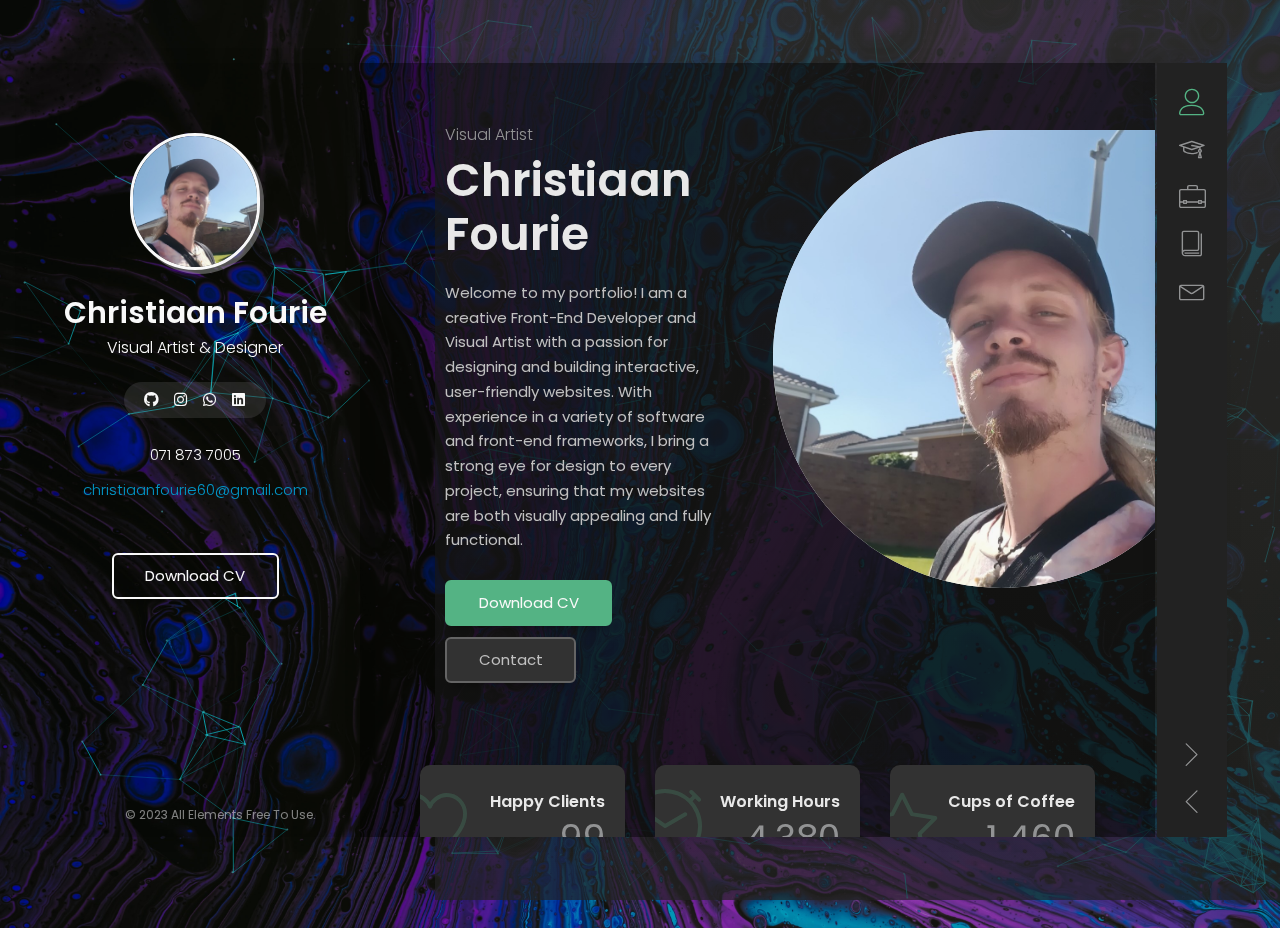
==== commit e32e5312: "Update index.html" ====
--- a/index.html
+++ b/index.html
@@ -107,11 +107,11 @@
 
             <div class="social-links">
               <ul>
-                <li><a href="https://github.com/iam-krist" target="_blank"><i class="fab fa-github"></i></a></li>
+                <li><a href="https://github.com/christiaan-fourie" target="_blank"><i class="fab fa-github"></i></a></li>
                 <li><a href="https://www.instagram.com/_i_am_krist_/?hl=en" target="_blank"><i class="fab fa-instagram"></i></a></li>
                 <li><a href="https://wa.me/+27718737005" target="_blank"><i class="fab fa-whatsapp"></i></a></li>
                 <li><a href="https://www.linkedin.com/in/iamkrist" target="_blank"><i class="fab fa-linkedin"></i></a></li>
-                <li><a href="https://codepen.io/iam-krist" target="_blank"><i class="fab fa-codepen"></i></a></li>
+                <!-- <li><a href="https://codepen.io/iam-krist" target="_blank"><i class="fab fa-codepen"></i></a></li> -->
               </ul>
             </div>
 
@@ -887,6 +887,9 @@
                       <div class="portfolio-content">
 
                         <ul class="grid-filters portfolio-filters">
+                          <li>
+                            <a class="filter btn btn-sm btn-link" data-filter=".front-end">Front End</a>
+                          </li>   
                           <li class="active">
                             <a class="filter btn btn-sm btn-link" data-filter=".category_all">All</a>
                           </li>
@@ -895,7 +898,7 @@
                           </li>
                           <li>
                             <a class="filter btn btn-sm btn-link" data-filter=".category_visual-art">Visual Art</a>
-                          </li>                         
+                          </li>                      
                         </ul>
 
                         <!-- Portfolio Grid -->
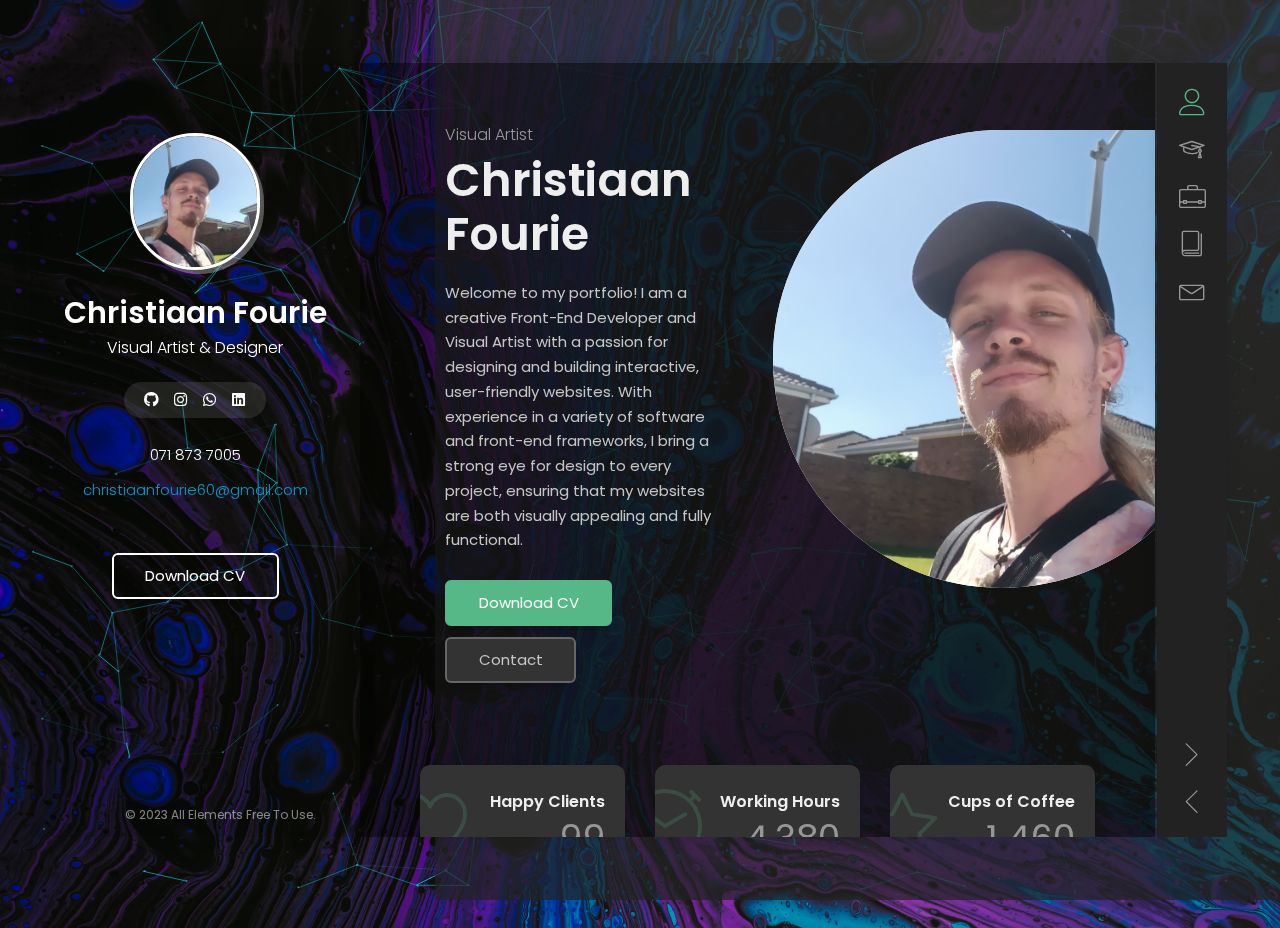
==== commit 6a1f77b7: "Update index.html" ====
--- a/index.html
+++ b/index.html
@@ -887,12 +887,12 @@
                       <div class="portfolio-content">
 
                         <ul class="grid-filters portfolio-filters">
-                          <li>
-                            <a class="filter btn btn-sm btn-link" data-filter=".front-end">Front End</a>
-                          </li>   
                           <li class="active">
                             <a class="filter btn btn-sm btn-link" data-filter=".category_all">All</a>
                           </li>
+                          <li>
+                            <a class="filter btn btn-sm btn-link" data-filter=".front-end">Web Development</a>
+                          </li>   
                           <li>
                             <a class="filter btn btn-sm btn-link" data-filter=".category_youtube-videos">YouTube Videos</a>
                           </li>
@@ -903,6 +903,18 @@
 
                         <!-- Portfolio Grid -->
                         <div class="portfolio-grid two-columns">
+                          <!-- Figure Front-End 1 -->
+                          <figure class="item lbvideo category_all category_youtube-videos">
+                            <div class="portfolio-item-img">
+                              <iframe width="100%" src="https://www.youtube.com/embed/hvaMl3qivGE?autoplay=0&mute=1&controls=0&loop=1&showinfo=0" title="YouTube video player" frameborder="0" allow="accelerometer; autoplay; clipboard-write; encrypted-media; gyroscope; picture-in-picture; web-share" allowfullscreen></iframe>
+                              <a href="https://www.youtube.com/embed/bg0gv2YpIok" class="lightbox mfp-iframe"></a>
+                            </div>
+
+                            <i class="fas fa-video"></i>
+                            <h4 class="name"><span>YouTube</span>The Genesis</h4>
+                            <span class="category">The Genesis</span>
+                          </figure>
+
                           <!-- Figure Youtube 1 -->
                           <figure class="item lbvideo category_all category_youtube-videos">
                             <div class="portfolio-item-img">
